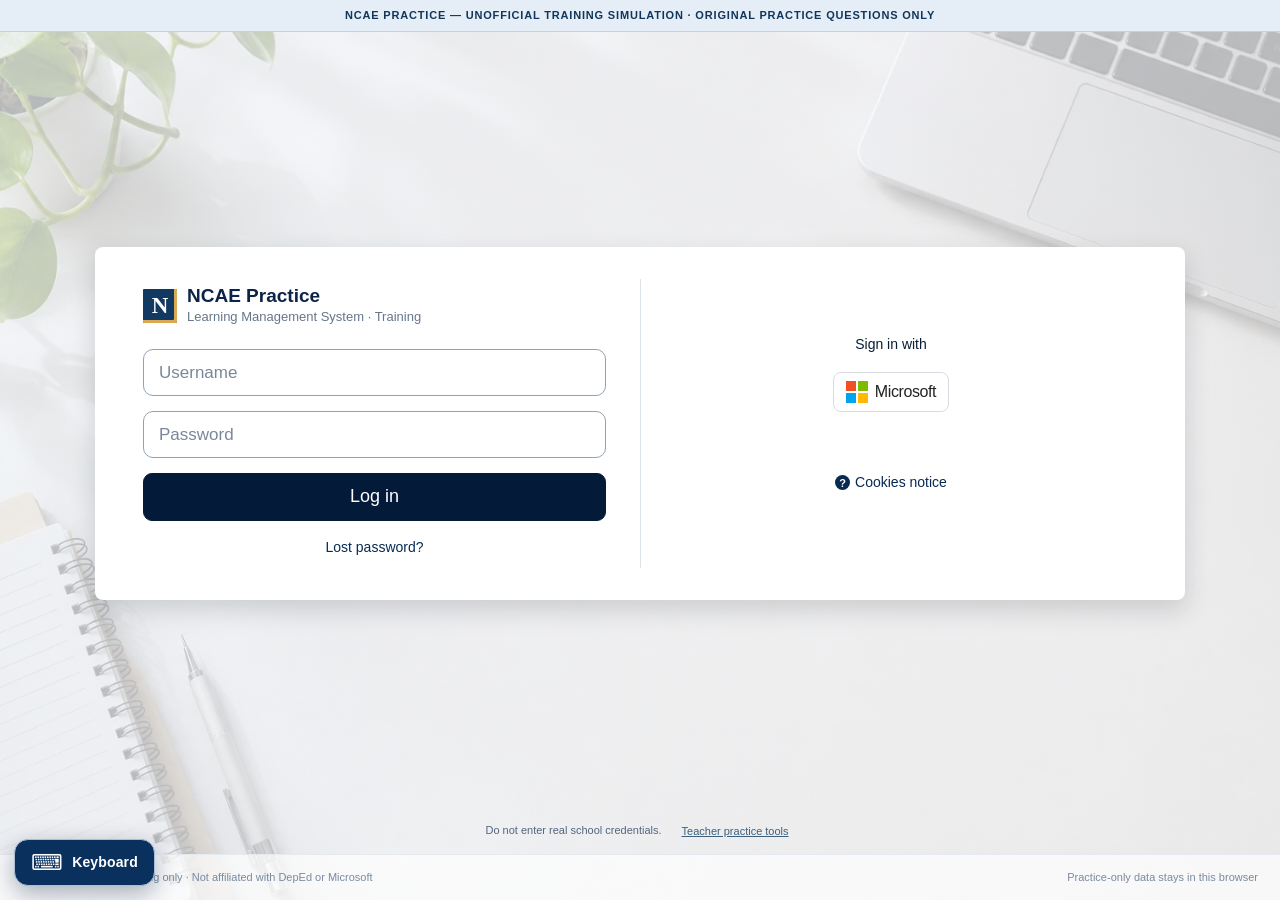
==== index.html @ c24959ec "Add files via upload" ====
<!doctype html>
<html lang="en">
<head>
  <meta charset="utf-8">
  <meta name="viewport" content="width=device-width,initial-scale=1">
  <meta name="theme-color" content="#092449">
  <meta name="description" content="Unofficial, offline-friendly Part V NCAE classroom training simulator with 20 original practice questions.">
  <title>NCAE Practice | Part V • Unofficial Simulation</title>
  <style>
:root{font-family:"Segoe UI",Arial,Helvetica,sans-serif;color:#172d48;background:#f5f7fa;font-size:14px;line-height:1.52;font-synthesis:none;--navy:#071e3d;--blue:#006bb7;--blue2:#176da8;--border:#d8e0e9;--muted:#61768d;--shadow:0 14px 30px rgba(13,32,56,.14)}*{box-sizing:border-box}body{margin:0;min-width:300px}button,input,select{font:inherit}button{cursor:pointer}button:disabled{opacity:.47;cursor:not-allowed}a{color:var(--blue)}h1,h2,h3,p{margin:0}h1{font-size:29px;line-height:1.2;color:#193655}h2{font-size:22px;line-height:1.33;color:#183c60}h3{font-size:16px;line-height:1.35}p{line-height:1.65}small,.small{font-size:12px}.muted{color:var(--muted)}.fine{font-size:11px;color:#65798c}.upper{text-transform:uppercase;letter-spacing:1.25px;font-size:11px;font-weight:750;color:#547698}.lead{font-size:15px;color:#4a6279}.mt8{margin-top:8px}.mt14{margin-top:14px}.mt20{margin-top:20px}.mt28{margin-top:28px}.mb12{margin-bottom:12px}.mb20{margin-bottom:20px}.strong{font-weight:700}.notice-strip{height:auto;min-height:32px;padding:7px 14px;text-align:center;display:flex;align-items:center;justify-content:center;background:#e5edf6;border-bottom:1px solid #c0d3e4;color:#10365d;letter-spacing:.075em;font-weight:800;font-size:11px}.screen-shell{min-height:100vh;display:flex;flex-direction:column}.surface-header{background:#fff;border-bottom:1px solid #dae3ed;box-shadow:0 1px 5px rgba(10,30,50,.025)}.surface-header-inner{width:min(1160px,calc(100% - 38px));margin:auto;min-height:69px;display:flex;justify-content:space-between;align-items:center;gap:16px}.brand{display:flex;align-items:center;gap:10px;color:#0b2447}.brand-logo{display:grid;place-items:center;width:34px;height:34px;color:#fff;background:#123961;font-family:Georgia,serif;font-weight:800;font-size:23px;border-radius:1px;box-shadow:inset -3px -3px 0 #d9aa53}.brand .brand-main{font-size:16px;font-weight:750;line-height:1.1}.brand .brand-sub{font-size:10px;color:#66768b}.header-links{display:flex;align-items:center;gap:8px;flex-wrap:wrap}.footer{margin-top:auto;background:rgba(255,255,255,.7);border-top:1px solid #e5eaf0;display:flex;align-items:center;justify-content:space-between;gap:14px;padding:14px 22px;font-size:11px;color:#7a8aa0;flex-wrap:wrap}.btn{min-height:39px;border:1px solid transparent;padding:9px 17px;background:#fff;color:#16406a;border-radius:3px;display:inline-flex;align-items:center;justify-content:center;text-decoration:none;gap:7px;font-weight:650;transition:background .12s,border-color .12s}.btn:hover:not(:disabled){filter:brightness(.965)}.btn:focus-visible,button:focus-visible,input:focus-visible,select:focus-visible{outline:3px solid #85baf1;outline-offset:2px}.btn-small{min-height:33px;padding:6px 11px;font-size:12px}.btn-navy{background:#031a39;color:#fff;border-color:#031a39}.btn-primary{background:#166ca7;border-color:#166ca7;color:#fff}.btn-outline{border-color:#c2d0de;background:#fff}.btn-quiet{background:#f2f5f9;border-color:#dce4ed;color:#315271}.btn-danger{background:#fff4f2;border-color:#e7b3b3;color:#9e2c30}.btn-link{border:0;background:transparent;color:#0067af;padding:0;min-height:0;text-decoration:none;font-weight:500}.btn-link:hover{text-decoration:underline}.btn-row{display:flex;align-items:center;gap:9px;flex-wrap:wrap}.center{text-align:center}.right{text-align:right}.pill{display:inline-flex;padding:4px 9px;border:1px solid #c6d7e5;background:#edf5fb;color:#2b5d84;font-size:11px;font-weight:750;border-radius:100px;white-space:nowrap}.pill.done{background:#e5f6ec;color:#1c6a45;border-color:#b5ddc8}.pill.lock{background:#f1f3f5;color:#7a8695;border-color:#dde2e7}.pill.current{background:#eff4fe;color:#185b96;border-color:#b5d1ee}.notice{padding:13px 16px;border:1px solid #e8d09d;border-left:4px solid #ca9229;background:#fffbf2;color:#73511d;line-height:1.6;font-size:13px;border-radius:2px}.notice.info{border-color:#bfd7ed;border-left-color:#247ab4;color:#284a68;background:#f4f9fd}.notice.good{border-color:#afd9c1;border-left-color:#218452;color:#276645;background:#f1fbf4}.notice+.notice{margin-top:12px}
/* Login reference: photo background and centered two-column card */
.login-background{background:linear-gradient(110deg,rgba(239,243,249,.75),rgba(249,250,252,.73)),url('[data-uri]') center center/cover no-repeat;min-height:calc(100vh - 32px);display:flex;flex-direction:column}.login-main{width:100%;flex:1;display:flex;align-items:center;justify-content:center;padding:42px 25px}.login-card{width:min(1090px,100%);background:#fff;border-radius:8px;box-shadow:0 10px 24px rgba(35,40,50,.17);padding:32px 44px;display:grid;grid-template-columns:1fr 1fr;min-height:349px}.login-left{padding:7px 34px 10px 4px;display:flex;flex-direction:column;justify-content:flex-start}.login-right{border-left:1px solid #dce2e9;display:flex;flex-direction:column;align-items:center;padding:55px 14px 18px;gap:17px;color:#081e35}.login-brand{display:flex;align-items:center;gap:10px;margin-bottom:23px}.login-brand .brand-main{font-size:19px;line-height:1.1}.login-brand .brand-sub{font-size:13px}.login-form{display:grid;gap:15px}.input-regular{display:block;width:100%;height:47px;padding:9px 15px;border:1px solid #91a2b5;background:#fff;border-radius:10px;font-size:17px;color:#102b45}.input-regular::placeholder{color:#7a879a}.login-submit{min-height:47px;font-size:18px;border-radius:9px;font-weight:450}.login-recover{margin:1px auto 0;color:#072b55;font-size:14px}.ms-logo{display:inline-flex;align-items:center;gap:7px;font-size:17px;color:#656565;font-family:Arial,Helvetica,sans-serif;letter-spacing:-.4px}.ms-tiles{width:23px;height:23px;display:grid;grid-template-columns:1fr 1fr;grid-template-rows:1fr 1fr;gap:2px;flex:0 0 auto}.ms-tiles i:nth-child(1){background:#f25022}.ms-tiles i:nth-child(2){background:#7fba00}.ms-tiles i:nth-child(3){background:#00a4ef}.ms-tiles i:nth-child(4){background:#ffb900}.ms-button{border:1px solid #d7dce3;border-radius:8px;padding:7px 12px;background:#fff;color:#141d29;display:flex;align-items:center;gap:6px;min-height:40px}.ms-button:hover{background:#f4f6f9}.login-right .ms-logo{font-size:16px;color:#242424}.login-right .ms-tiles{width:22px;height:22px}.cookie-link{margin-top:42px;display:flex;align-items:center;gap:5px;border:0;background:transparent;color:#072953;font-size:14px}.cookie-question{width:15px;height:15px;border-radius:100%;display:grid;place-items:center;background:#082950;color:#fff;font-weight:700;font-size:11px}.login-footer-tools{display:flex;justify-content:center;padding:7px 12px 14px;gap:14px;color:#54667e;font-size:11px}.login-footer-tools button{color:#3d607f;border:0;background:transparent;text-decoration:underline;font-size:11px}
/* Microsoft-style simulated steps with persistent practice identifier */
.auth-background{flex:1;background:radial-gradient(ellipse 100% 80% at 12% 92%,#fff3f0 0%,transparent 70%),radial-gradient(ellipse 95% 90% at 100% 18%,#eaf4fe 0%,transparent 70%),linear-gradient(140deg,#f9f8fc 10%,#f9f8ff 58%,#f0f3fb 100%);position:relative;isolation:isolate;min-height:calc(100vh - 75px);display:flex;justify-content:center;align-items:flex-start;padding:100px 22px 80px;overflow:hidden}.auth-background:before,.auth-background:after{content:"";position:absolute;z-index:-1;width:900px;height:550px;border:2px solid rgba(255,255,255,.67);border-radius:46%;transform:rotate(-29deg);pointer-events:none}.auth-background:before{left:-380px;bottom:-160px}.auth-background:after{right:-400px;top:-280px}.auth-stack{width:min(440px,100%)}.auth-card{background:#fff;box-shadow:0 3px 12px rgba(20,25,44,.24);padding:43px 44px 36px;min-height:338px;color:#1b1b1b}.auth-card .ms-logo{font-size:19px;margin-bottom:21px}.auth-card h1{font-size:24px;font-weight:650;color:#1d1d1d;margin-bottom:14px}.auth-note{font-size:11px;color:#56718d;margin-top:15px;line-height:1.5}.ms-input{display:block;border:0;border-bottom:1px solid #666;background:transparent;border-radius:0;outline:0;width:100%;min-height:38px;padding:6px 2px;color:#222;font-size:15px}.ms-input:focus{border-bottom:2px solid #0067b8;outline:0}.ms-input::placeholder{color:#737373}.ms-link{background:none;border:0;padding:0;color:#0067b8;font-size:13px;text-align:left}.ms-link:hover{text-decoration:underline}.ms-actions{display:flex;justify-content:flex-end;gap:5px;margin-top:24px}.ms-action{min-width:106px;min-height:34px;padding:4px 12px;border:0;background:#c9c9c9;color:#171717}.ms-action.main{background:#0067b8;color:#fff}.ms-bottom{min-height:48px;background:#fff;box-shadow:0 3px 11px rgba(20,25,44,.17);margin-top:20px;display:flex;align-items:center;gap:13px;padding:12px 43px;color:#292929;font-size:14px;border:0;width:100%;text-align:left}.ms-backline{display:flex;align-items:center;gap:10px;color:#17202a;max-width:100%;margin-bottom:13px;font-size:14px}.ms-backline span{overflow:hidden;white-space:nowrap;text-overflow:ellipsis}.ms-backline button{border:0;background:none;font-size:22px;padding:0;color:#555;line-height:1}.ms-loading-card{min-height:338px}.ms-loading-dots{height:60px;display:flex;align-items:center;justify-content:center;gap:34px;margin-top:19px}.ms-loading-dots i{height:6px;width:6px;display:block;background:#0067b8;border-radius:50%;animation:ms-bounce 1.0s infinite ease-in-out}.ms-loading-dots i:nth-child(2){animation-delay:.2s}.ms-loading-dots i:nth-child(3){animation-delay:.4s}@keyframes ms-bounce{0%,80%,100%{opacity:.23;transform:translateY(4px)}40%{opacity:1;transform:translateY(-6px)}}.auth-practice-label{text-align:center;letter-spacing:.035em;font-size:11px;font-weight:700;color:#1e5687;margin-bottom:14px}
/* Course and quiz screens */
.workspace{flex:1;width:min(1150px,calc(100% - 44px));margin:27px auto 55px}.crumbs{display:flex;align-items:center;gap:7px;color:#66809b;font-size:12px;margin-bottom:17px}.crumbs button{border:0;background:none;color:#286c9b;font:inherit;padding:0}.content-layout{display:grid;grid-template-columns:220px minmax(0,1fr);gap:22px;align-items:start}.side-panel,.card{background:#fff;border:1px solid #dce4ec;border-radius:3px;box-shadow:0 1px 3px rgba(19,50,82,.035)}.side-panel h3{padding:15px 16px;border-bottom:1px solid #e6edf3;font-size:14px}.side-panel .side-inner{padding:9px}.side-link{display:flex;justify-content:space-between;align-items:center;width:100%;text-align:left;border:0;background:transparent;padding:12px 10px;color:#34566f;font-size:13px;border-radius:3px;gap:8px}.side-link:hover{background:#f1f6fb}.side-link.active{color:#16629b;font-weight:750;background:#eaf3fc}.side-link small{color:#7a90a1}.side-progress{padding:16px}.bar{height:9px;background:#e6eef5;overflow:hidden;border-radius:8px;margin-top:11px}.bar>span{display:block;height:100%;background:#2d8ac0;transition:width .15s}.card-head{padding:21px 25px;border-bottom:1px solid #e5eaf0}.card-content{padding:24px 25px}.card-foot{padding:15px 25px;border-top:1px solid #e9eef3;background:#fbfcfd;display:flex;gap:10px;justify-content:flex-end;flex-wrap:wrap}.stack{display:grid;gap:17px}.section-grid{display:grid;gap:10px}.section-row{display:flex;gap:13px;padding:15px 17px;border:1px solid #e1e7ec;border-radius:3px;align-items:flex-start;background:#fff}.section-icon{width:33px;height:33px;flex:0 0 33px;display:grid;place-items:center;background:#e9f4ee;border:1px solid #cce7d7;color:#2b8753;border-radius:50%;font-size:18px}.section-icon.five{background:#e8f2fd;color:#1c6da1;border-color:#c3ddf1}.section-row-body{flex:1;min-width:0}.section-row p{font-size:12px;color:#718194;margin-top:4px}.section-meta{display:flex;align-items:center;gap:8px;flex-wrap:wrap}.subject-grid{display:grid;grid-template-columns:1fr 1fr;gap:11px}.subject{border:1px solid #dbe5ef;border-radius:3px;padding:17px;background:#fcfdff}.subject-num{color:#3c80b2;font-weight:800;letter-spacing:.1em;font-size:11px;margin-bottom:8px}.subject h3{font-size:14px;margin-bottom:6px}.subject p{font-size:12px;color:#62798e}.stat-grid{display:grid;grid-template-columns:repeat(3,1fr);gap:11px}.stat{border:1px solid #e1e8f0;background:#f8fafc;padding:14px}.stat strong{font-size:23px;display:block;color:#174f7f}.stat small{color:#718496}.text-divider{height:1px;background:#e5eaf0;margin:21px 0}.progress-note{font-size:12px;color:#5c768b;margin-top:7px}.intro-points{margin:15px 0;padding-left:22px}.intro-points li{margin:7px 0}
/* Exam */
.exam-layout{display:grid;grid-template-columns:minmax(0,1fr) 260px;gap:21px;align-items:start}.exam-header{display:flex;justify-content:space-between;gap:13px;align-items:flex-start;flex-wrap:wrap}.timer{min-width:142px;padding:9px 13px;display:flex;align-items:center;gap:9px;border:1px solid #cfe0ee;background:#edf6fd;color:#164d79;font-size:12px;border-radius:3px}.timer strong{font-size:19px;line-height:1.15;font-variant-numeric:tabular-nums}.timer.urgent{background:#fff1f1;color:#aa3030;border-color:#edbfc0}.question-card .card-head{background:#f7f9fb;padding:18px 23px}.question-card .card-content{padding:22px 23px}.question-card h3{font-size:18px;line-height:1.55;font-weight:500;margin:11px 0 20px}.choice{display:flex;gap:11px;align-items:flex-start;padding:13px 14px;border:1px solid #e0e7ed;border-radius:3px;margin-bottom:9px;cursor:pointer;background:#fff;color:#253d55}.choice:has(input:checked){background:#edf6fd;border-color:#86b6db}.choice:hover{border-color:#9ec4df}.choice input{accent-color:#166ca7;margin-top:4px;flex:0 0 16px}.choice-key{color:#51697e;font-weight:700}.passage{border:1px solid #dae5ef;background:#f8fafc;padding:16px 18px;border-radius:3px;margin:14px 0 17px;font-size:13px;color:#394f62;line-height:1.7}.passage strong{display:block;color:#214e71;margin-bottom:7px}.quiz-nav-head{font-size:14px;font-weight:750;margin-bottom:11px}.qgrid{display:grid;grid-template-columns:repeat(5,minmax(0,1fr));gap:7px;margin:15px 0}.qnumber{position:relative;height:38px;display:grid;place-items:center;border:1px solid #cbd8e3;background:#fff;color:#42576b;font-size:12px;font-weight:650;border-radius:3px}.qnumber:hover{background:#e6f4ff}.qnumber.answered{background:#e1f2e8;border-color:#9fd0b5;color:#19643d}.qnumber.current{border:2px solid #196fb0;background:#e1effb;color:#09558a}.qnumber.flagged:after{content:'⚑';color:#b17b23;position:absolute;right:0;top:-8px;font-size:13px}.legend{display:flex;flex-wrap:wrap;gap:9px;margin:10px 0;color:#637b8c;font-size:11px}.legend i{width:11px;height:11px;border:1px solid #bcc9d3;display:inline-block;margin-right:3px}.legend .green{background:#dff2e9;border-color:#9fd0b5}.legend .blue{background:#e1effb;border-color:#2976a7}.summary-list{display:grid;grid-template-columns:1fr 1fr;gap:8px;margin-top:16px}.summary-item{border:1px solid #dfe7ee;background:#fff;border-radius:3px;padding:12px 13px;display:flex;align-items:center;justify-content:space-between;gap:10px}.summary-item b{font-size:13px}.summary-item span{font-size:12px;color:#ad652d}.summary-item span.yes{color:#228553}.summary-item button{color:#286da1;border:0;background:none;text-decoration:underline;font-size:12px}.guide{background:#fffaf0;color:#725624;border:1px dashed #d4c18d;padding:13px 15px;border-radius:3px;font-size:12px;line-height:1.6}.guide strong{display:block;margin-bottom:4px}.finish-icon{display:grid;place-items:center;border-radius:50%;width:63px;height:63px;background:#e8f7ee;border:1px solid #b9dfc9;color:#218255;font-size:34px;margin-bottom:15px}
/* Teacher controls + dialogs */
.field{display:grid;gap:8px}.field label{color:#3b5672;font-weight:650;font-size:12px}.field select,.field input{border:1px solid #b8c7d6;border-radius:3px;min-height:41px;padding:9px 11px;color:#183d5c;background:#fff}.fields2{display:grid;grid-template-columns:1fr 1fr;gap:18px}.modal-backdrop{position:fixed;inset:0;z-index:50;display:grid;place-items:center;background:rgba(11,27,46,.52);padding:18px}.modal{width:min(470px,100%);max-height:90vh;overflow:auto;background:#fff;box-shadow:0 20px 60px rgba(0,0,0,.27);border-radius:4px}.modal h2{font-size:19px;padding:19px 23px;border-bottom:1px solid #e1e7ee}.modal-content{padding:22px 23px;font-size:13px;color:#3c5265;line-height:1.7}.modal-actions{padding:14px 23px;display:flex;gap:9px;justify-content:flex-end;flex-wrap:wrap;background:#f8fafb;border-top:1px solid #e6edf2}.toast{position:fixed;right:18px;bottom:18px;max-width:360px;background:#113e61;color:#fff;padding:13px 17px;z-index:60;border-radius:4px;box-shadow:var(--shadow);font-size:13px}.toast[hidden]{display:none}.mode-row{display:flex;align-items:center;gap:15px;flex-wrap:wrap}.mode-row label{display:flex;align-items:center;gap:5px}.mode-row input{accent-color:#246fa6}.teacher-key{padding:13px 15px;background:#f9fbfd;border:1px solid #dce7f0;font-size:12px;color:#375870}.teacher-key code{background:#edf4f9;padding:2px 5px;font-weight:750}
@media(max-width:940px){.login-card{padding:32px}.login-left{padding-right:24px}.login-right{padding-right:10px}.content-layout{grid-template-columns:200px minmax(0,1fr)}.exam-layout{grid-template-columns:minmax(0,1fr) 230px}}@media(max-width:700px){.surface-header-inner{width:calc(100% - 26px);flex-wrap:wrap;padding:10px 0}.login-main{padding:28px 14px}.login-card{grid-template-columns:1fr;padding:0;max-width:510px}.login-left{padding:30px 28px 24px}.login-right{border:0;border-top:1px solid #e1e7ed;padding:26px 20px;gap:14px}.cookie-link{margin-top:12px}.login-brand{margin-bottom:20px}.content-layout,.exam-layout{grid-template-columns:1fr}.workspace{width:calc(100% - 26px);margin:20px auto 40px}.content-layout>.side-panel{order:2}.stat-grid{grid-template-columns:1fr 1fr}.subject-grid{grid-template-columns:1fr}.summary-list{grid-template-columns:1fr}.auth-background{padding:72px 17px 50px}.footer{padding:14px}.fields2{grid-template-columns:1fr}.card-content{padding:21px}.card-head{padding:19px 20px}.card-foot{padding:15px 20px}.qgrid{grid-template-columns:repeat(8,minmax(0,1fr))}.header-links .btn-small{font-size:11px}}@media(max-width:380px){.qgrid{grid-template-columns:repeat(6,minmax(0,1fr))}.login-brand .brand-main{font-size:17px}.login-brand .brand-sub{font-size:11px}.auth-card{padding:33px 24px}.ms-actions .ms-action{min-width:90px}.ms-bottom{padding:10px 25px}.stat-grid{grid-template-columns:1fr}.header-links{width:100%}.brand .brand-main{font-size:14px}}@media(prefers-reduced-motion:reduce){*,*::before,*::after{animation:none!important;transition:none!important}}@media print{.notice-strip,.surface-header,.footer,.side-panel,.btn,.modal-backdrop{display:none!important}.workspace{width:100%;margin:0}.content-layout,.exam-layout{display:block}}

/* Fix: explicit visible validation on simulated sign-in steps */
.auth-inline-error:not([hidden]){display:block;margin:8px 0 2px;color:#a4262c;font-size:12px;line-height:1.45}.ms-input[aria-invalid="true"]{border-bottom:2px solid #a4262c}.ms-actions .ms-action.main{cursor:pointer;touch-action:manipulation}.ms-actions .ms-action.main:focus-visible{outline:3px solid #85baf1;outline-offset:2px}

/* Category browser — closely follows the publicly visible three-column LMS catalog structure.
   Region banners are original simulator graphics, NOT DepEd seals or official course thumbnails. */
.catalog-workspace{flex:1;width:min(1600px,calc(100% - 70px));margin:28px auto 55px}.catalog-crumb{font-size:12px;color:#647a8e;margin:0 0 14px}.catalog-crumb button{border:0;background:transparent;padding:0;color:#19649d}.catalog-panel{background:#fff;border-radius:10px;padding:44px 48px 65px;min-height:580px}.catalog-heading{font-size:24px;font-weight:650;line-height:1.3;margin:0 0 22px;color:#192b45}.catalog-category{width:100%;height:55px;border:1px solid #9faab8;border-radius:10px;color:#364d63;padding:0 18px;background:#fff;font-size:18px}.catalog-search-wrap{margin-top:34px;display:flex;width:337px;max-width:100%;height:55px}.catalog-search-wrap input{min-width:0;flex:1;border:1px solid #9eacbc;border-right:0;border-radius:10px 0 0 10px;padding:0 18px;font-size:17px;background:#fff;color:#223d58}.catalog-search-wrap button{width:55px;border:0;background:#041c3d;color:#fff;border-radius:0 9px 9px 0;display:grid;place-items:center}.catalog-availability{font-size:12px;color:#6a7b8b;margin:17px 0 0}.region-grid{display:grid;grid-template-columns:repeat(3,minmax(0,1fr));gap:55px 48px;margin-top:48px}.regional-card{background:#fff;border:1px solid #e2e7eb;border-radius:12px;overflow:hidden;min-width:0;box-shadow:0 2px 7px rgba(20,33,49,.025);transition:box-shadow .14s,border-color .14s}.regional-card[hidden]{display:none}.regional-card-link,.regional-card-disabled{width:100%;height:100%;border:0;background:#fff;color:#071c38;text-align:left;display:block;padding:0;font:inherit}.regional-card-link:hover{box-shadow:0 9px 30px rgba(0,53,116,.14)}.region-open:hover{border-color:#3488cb;box-shadow:0 8px 20px rgba(15,72,125,.14)}.regional-card-disabled{cursor:default}.region-closed .region-thumbnail{filter:saturate(.82)}.region-thumbnail{height:auto;aspect-ratio:1.88;position:relative;overflow:hidden;background:#d8e3eb}.region-overlay{position:absolute;top:12px;left:12px;right:12px;background:#031b39;color:#fff;border-radius:13px;z-index:3;font-size:15px;line-height:1.65;padding:9px 10px;min-height:57px}.region-cover{position:relative;overflow:hidden;height:100%;min-height:192px;background:linear-gradient(115deg,var(--region-light),var(--region-dark));color:#fff}.region-cover:before{content:'';position:absolute;left:-8%;top:-26%;height:162%;aspect-ratio:1;background:repeating-radial-gradient(circle at center,rgba(255,255,255,.19) 0 2px,transparent 2px 42px);border:8px solid rgba(245,234,98,.27);border-radius:50%;transform:rotate(-14deg)}.region-cover:after{content:'';position:absolute;inset:0;background:radial-gradient(circle at 83% 7%,rgba(255,255,255,.45) 0 2px,transparent 3px),radial-gradient(circle at 68% 79%,rgba(255,255,255,.29) 0 7px,transparent 8px),linear-gradient(145deg,transparent 60%,rgba(3,20,35,.16));background-size:75px 69px,auto,auto;opacity:.75}.region-seal{position:absolute;top:58px;left:4%;height:135px;width:135px;border:9px solid rgba(255,255,255,.38);border-radius:100%;display:flex;align-items:center;justify-content:center;flex-direction:column;color:rgba(255,255,255,.76);line-height:1.1;transform:rotate(-17deg);text-shadow:0 1px 3px rgba(0,0,0,.2)}.region-seal strong{font-size:34px}.region-seal span{font-size:12px;font-weight:800;letter-spacing:.08em}.region-title-art{position:absolute;top:35%;left:42%;right:0;min-height:43%;display:flex;align-items:center;padding:9px 15px;color:#fff;font-size:clamp(15px,1.5vw,24px);font-weight:900;line-height:1.02;text-shadow:1px 1px rgba(0,0,0,.36);background:linear-gradient(95deg,rgba(22,21,30,.75),rgba(14,20,26,.82));border-left:4px solid #e5c65b;z-index:1}.region-cover-bottom{position:absolute;right:12px;bottom:7px;font-size:9px;font-weight:800;letter-spacing:.05em;color:#fff;opacity:.88;z-index:2}.region-card-caption{padding:19px 19px 22px;font-size:20px;line-height:1.46;color:#061c3b;min-height:106px}.region-allowed{display:block;font-size:12px;color:#2167a0;margin-top:8px;font-weight:700}.catalog-empty{font-size:14px;color:#60748a;padding:26px 0}.enroll-layout{display:grid;grid-template-columns:1.05fr 1fr;gap:24px;align-items:start}.enroll-course,.enroll-card{background:#fff;border:1px solid #dce4ec;border-radius:6px;overflow:hidden}.enroll-course>.region-cover{height:225px}.enroll-course .region-title-art{font-size:26px}.enroll-card{padding:35px}.enroll-label{display:block;margin-top:28px;margin-bottom:8px;font-weight:700;color:#284760}.enroll-card input{width:100%;min-height:47px;border:1px solid #aab9c7;padding:11px 13px;border-radius:4px;font-size:16px}.enroll-actions{display:flex;flex-wrap:wrap;justify-content:flex-end;gap:10px;margin-top:23px}.enroll-error{color:#b12f35;font-size:13px;margin-top:9px}.enroll-error[hidden]{display:none}.sr-only{position:absolute!important;width:1px;height:1px;padding:0;margin:-1px;overflow:hidden;clip:rect(0,0,0,0);white-space:nowrap;border:0}
@media(max-width:1000px){.region-grid{gap:30px 20px}.region-card-caption{font-size:17px}.region-title-art{font-size:17px}.region-overlay{font-size:12px}.region-seal{width:110px;height:110px}}
@media(max-width:760px){.catalog-workspace{width:calc(100% - 24px);margin:18px auto}.catalog-panel{padding:25px 17px 35px}.catalog-heading{font-size:20px}.catalog-category{font-size:13px;height:46px}.catalog-search-wrap{margin-top:22px;height:47px}.catalog-search-wrap input{font-size:14px}.region-grid{grid-template-columns:repeat(2,minmax(0,1fr));gap:16px;margin-top:28px}.region-thumbnail{aspect-ratio:1.55}.region-overlay{top:5px;left:5px;right:5px;padding:5px;font-size:10px;min-height:34px;border-radius:7px}.region-card-caption{padding:11px 10px;font-size:13px;min-height:105px}.region-title-art{font-size:13px;padding:5px;left:35%}.region-seal{width:75px;height:75px;top:49px}.region-seal strong{font-size:20px}.region-seal span{font-size:8px}.region-cover{min-height:130px}.enroll-layout{grid-template-columns:1fr}.enroll-card{padding:23px}}
@media(max-width:420px){.region-grid{grid-template-columns:1fr}.region-thumbnail{aspect-ratio:1.87}.region-card-caption{font-size:16px;min-height:0}.region-overlay{font-size:12px;padding:8px}.region-title-art{font-size:20px}.region-seal{width:110px;height:110px}.catalog-panel{padding:24px 17px}}

/* Prevent long regional titles from expanding beyond their thumbnail. */
.region-title-art.long-title{font-size:clamp(12px,1.12vw,15px);line-height:1.06;top:32%;height:59%;min-height:0;overflow:hidden;overflow-wrap:anywhere}
@media(max-width:760px){.region-title-art.long-title{font-size:10px;line-height:1.05}}
@media(max-width:420px){.region-title-art.long-title{font-size:14px;line-height:1.07}}


/* Classroom keyboard trainer — mounted outside the SPA so it persists on every screen. */
#kb-launcher {position:fixed;z-index:1000;left:14px;bottom:14px;display:flex;align-items:center;gap:9px;
  border:1px solid #aabed7;border-radius:14px;background:#0a315d;color:#fff;padding:11px 16px;
  font-weight:750;letter-spacing:.01em;box-shadow:0 8px 24px #00193655;min-height:47px;touch-action:manipulation}
#kb-launcher:hover{background:#164b7d}
#kb-launcher:focus-visible{outline:3px solid #ffca5a;outline-offset:3px}
#kb-launcher .kb-launcher-icon {font-size:22px;line-height:1}
#kb-launcher[aria-expanded="true"] {background:#174e83;border-color:#f0be57}
#kb-popover {position:fixed;z-index:1001;left:14px;bottom:74px;width:min(965px,calc(100vw - 28px));
  height:405px;min-width:275px;min-height:210px;max-width:calc(100vw - 14px);max-height:calc(100dvh - 18px);
  display:flex;flex-direction:column;overflow:hidden;resize:both;
  background:#e9f0f8;border:1px solid #7894b6;border-radius:14px;
  box-shadow:0 18px 45px #071d3d66;color:#182c44}
#kb-popover[hidden]{display:none}
#kb-popover *{box-sizing:border-box}
.kb-titlebar {display:flex;flex:0 0 auto;align-items:center;justify-content:space-between;gap:10px;
  background:linear-gradient(90deg,#092c57,#16558d);color:#fff;padding:9px 11px;
  touch-action:none;cursor:grab;user-select:none}
.kb-titlebar.dragging{cursor:grabbing}
.kb-title {display:flex;align-items:center;gap:9px;min-width:0;font-size:13px;font-weight:800;line-height:1.2}
.kb-title small{font-size:10px;font-weight:500;opacity:.86;display:block}
.kb-titlebar .kb-close {flex-shrink:0;width:32px;height:31px;background:#ffffff20;border:1px solid #ffffff60;color:white;
  border-radius:6px;font-size:22px;line-height:1;display:grid;place-items:center;padding:0}
.kb-titlebar .kb-close:hover{background:#ffffff44}
.kb-hint{padding:6px 11px;background:#fff8df;color:#56420b;font-size:11.5px;border-bottom:1px solid #d2dce9;line-height:1.4}
.kb-hint strong{font-weight:800}
.kb-viewport{overflow:auto;min-height:0;flex:1;padding:10px 11px 14px;overscroll-behavior:contain}
.kb-board{min-width:880px;display:flex;flex-direction:row;align-items:flex-start;gap:10px;user-select:none}
.kb-primary{flex:1;min-width:670px;display:flex;flex-direction:column;gap:5px}
.kb-numpad{width:190px;flex:0 0 190px;display:grid;grid-template-columns:repeat(4,minmax(0,1fr));grid-template-rows:repeat(5,36px);gap:5px;border-left:1px solid #b7c8dc;padding-left:9px}
.kb-numpad .kb-key{font-size:11px;min-height:36px}
.kb-numpad .kb-key[data-code="NumpadAdd"],.kb-numpad .kb-key[data-code="NumpadEnter"]{grid-row:span 2}
.kb-numpad .kb-key[data-code="Numpad0"]{grid-column:span 2}
.kb-row{display:flex;gap:5px;min-height:36px}
.kb-key {position:relative;display:flex;align-items:center;justify-content:center;flex:1 1 0;
  min-width:0;min-height:36px;background:#fff;border:1px solid #a6b8ce;border-bottom:3px solid #8e9fb4;
  border-radius:6px;color:#203a58;font:700 13px/1.1 'Segoe UI',sans-serif;padding:3px 2px;
  box-shadow:0 2px 1px #a9bdd266;touch-action:manipulation;white-space:nowrap}
.kb-key:hover{background:#e6f1ff;border-color:#609bca}
.kb-key:focus-visible{outline:2px solid #ffd45f;outline-offset:-1px}
.kb-key.kb-special{background:#d5e3f3;color:#1f4573;font-size:11px}
.kb-key.kb-space{background:#f8fbff}
.kb-key .kb-legends{display:flex;flex-direction:column;gap:0;align-items:center;font-size:11px;line-height:1.07}
.kb-key .kb-legends .kb-top{font-size:10px;color:#667b96}
.kb-key.kb-active,.kb-key.kb-active:hover,.kb-key.kb-toggled {background:#fcd76b;border-color:#c08014;
  color:#513400;box-shadow:0 0 0 2px #ffd75b88,0 1px 0 #c08319;transform:translateY(1px)}
.kb-key.kb-active .kb-top,.kb-key.kb-toggled .kb-top{color:#62400c}
.kb-resize-note{font-size:10px;color:#61738d;margin:7px 0 0;text-align:right}
.kb-bottom-actions {display:flex;align-items:center;justify-content:space-between;gap:8px;padding:6px 11px;
  background:#dce8f5;border-top:1px solid #c0d3e6;font-size:11px;line-height:1.35;color:#3a5575;flex:0 0 auto}
.kb-bottom-actions span{min-width:0;overflow:hidden;text-overflow:ellipsis;white-space:nowrap}
.kb-bottom-actions button{border:1px solid #9db3c9;background:#f5f9ff;border-radius:6px;padding:4px 9px;
  font-size:11px;font-weight:700;color:#153d6c;white-space:nowrap}
@media(max-width:600px){#kb-launcher{bottom:10px;left:10px;padding:10px 12px;font-size:12px}
  #kb-popover{left:9px;bottom:65px;width:calc(100vw - 18px);height:min(328px,calc(100dvh - 100px));border-radius:11px}
  .kb-viewport{padding:7px}.kb-board{min-width:880px}.kb-hint{font-size:10.5px;padding:5px 8px}
  .kb-titlebar{padding:8px 9px}}
@media(prefers-reduced-motion:reduce){.kb-key{transition:none}}


/* Classroom triple sign-in practice (independent of Safe Exam Browser). */
.triple-hint{color:#365676;font-size:12px;line-height:1.45;text-align:center;max-width:220px;margin:1px auto 3px}
.triple-progress{margin:0 0 19px;padding:12px 12px 10px;background:#f2f7fd;border:1px solid #dae7f7;border-radius:9px}
.triple-steps{display:flex;align-items:center;justify-content:space-between;gap:6px}
.triple-step{display:flex;flex-direction:column;align-items:center;gap:5px;min-width:56px;color:#59718c;font-weight:600;font-size:10px;text-align:center}
.triple-step .step-number{display:grid;place-items:center;width:29px;height:29px;border-radius:50%;border:2px solid #c7d6e9;background:white;color:#536b87;font-size:12px}
.triple-step.current .step-number{background:#0067b8;color:white;border-color:#0067b8}
.triple-step.complete .step-number{background:#146c43;color:#fff;border-color:#146c43}
.triple-step.current{color:#005d9d}
.triple-step.complete{color:#146c43}
.triple-track{height:3px;flex:1;background:#ccdbeb;align-self:flex-start;margin-top:14px;min-width:8px}
.triple-track.complete{background:#146c43}
.triple-guide{font-size:12px;line-height:1.5;color:#425571;margin:10px 0 16px}
.triple-backlink{display:inline-flex;gap:5px;align-items:center;font-size:12px;border:none;background:none;color:#005c9a;text-decoration:underline;padding:4px 0;margin:4px 0 2px;cursor:pointer}

.triple-caption{font-size:11px;color:#5d6e82;line-height:1.4;margin-top:7px}
.triple-help{padding:12px 14px;background:#eaf4fd;border-radius:10px;color:#294868;font-size:12px;line-height:1.45;margin:6px 0 0}
@media(max-width:420px){.triple-progress{padding:10px 8px}.triple-step{min-width:49px;font-size:9px}.triple-guide{font-size:11px}}

/* Microsoft-style classroom sign-in, restrained and familiar: tracker inside card at top. */
.auth-background{align-items:flex-start;padding-top:72px}
.auth-stack{width:min(440px,100%)}
.auth-card{padding:30px 44px 38px;min-height:320px}
.auth-card .ms-logo{font-size:19px;margin-bottom:20px}
.auth-card h1{font-weight:600;font-size:24px;margin-bottom:15px}
.triple-card-top{margin:-8px 0 24px;padding:0 0 16px;border-bottom:1px solid #e6e6e6}
.triple-card-top .triple-progress{padding:0;border:0;border-radius:0;background:none;margin:0 0 8px}
.triple-card-top .triple-step{font-size:11px;color:#626262;font-weight:500}
.triple-card-top .triple-step .step-number{width:27px;height:27px;border:1px solid #bdbdbd;color:#565656;font-size:12px}
.triple-card-top .triple-step.current .step-number{color:white;border:1px solid #0067b8;background:#0067b8}
.triple-card-top .triple-step.complete .step-number{color:white;border:1px solid #107c10;background:#107c10}
.triple-card-top .triple-step.current{color:#0067b8}
.triple-card-top .triple-step.complete{color:#107c10}
.triple-card-top .triple-track{background:#dfdfdf;height:2px}
.triple-card-top .triple-track.complete{background:#107c10}
.triple-card-top .triple-guide{font-size:12px;line-height:1.45;color:#575757;margin:9px 0 0;text-align:center}
.auth-note{margin:12px auto 0;max-width:420px;font-size:10.5px;line-height:1.4;color:#5d6470}
.ms-actions{margin-top:32px;gap:5px}
.ms-action{border-radius:0;cursor:pointer}
.ms-action:hover{filter:brightness(.96)}
.ms-input{margin-top:2px}
.ms-backline{margin-bottom:12px}
@media(max-width:500px){.auth-background{padding:24px 0 50px}.auth-card{padding:28px 25px 32px}.triple-card-top{margin-top:-9px}.triple-card-top .triple-step{font-size:10px}.auth-note{padding:0 24px}}

/* Mobile typing practice: use the site's keyboard, not the phone keyboard. */
@media (pointer:coarse) and (max-width:1199px) {
  #kb-launcher {left:9px;bottom:9px;min-height:42px;padding:9px 12px;}
  #kb-popover {left:0!important;right:0!important;top:auto!important;bottom:0!important;
    width:100vw!important;max-width:100vw!important;min-width:0!important;
    height:min(366px,60dvh)!important;min-height:230px;max-height:calc(100dvh - 8px);
    border-radius:13px 13px 0 0;resize:none;box-shadow:0 -8px 30px #061b3e6b;}
  .kb-titlebar {cursor:default;touch-action:manipulation;padding:7px 10px;}
  .kb-title small {display:none;}
  .kb-hint {font-size:10px;line-height:1.3;padding:4px 8px;}
  .kb-viewport {padding:5px 5px 2px;overflow-x:auto;overscroll-behavior:contain;}
  .kb-board {width:100%;min-width:0;gap:0;}
  .kb-primary {min-width:0;width:100%;flex:1;gap:5px;}
  .kb-numpad {display:none;}
  .kb-row {gap:2px;min-height:39px;}
  .kb-row:first-child {display:none;}
  .kb-key {min-height:39px;font-size:clamp(9px,2.6vw,13px);padding:2px 0;
    border-radius:4px;border-bottom-width:2px;}
  .kb-key.kb-special {font-size:clamp(7px,2.05vw,10px);letter-spacing:-.04em;}
  .kb-key .kb-legends{font-size:10px;line-height:1.05;}
  .kb-key .kb-legends .kb-top{font-size:9px;}
  .kb-resize-note{display:none;}
  .kb-bottom-actions {padding:4px 8px;font-size:10px;}
  .kb-bottom-actions button{display:none;}
  body.kb-mobile-open {padding-bottom:min(368px,60dvh);}
  body.kb-mobile-open #kb-launcher {display:none;}
}
@media (pointer:coarse) and (max-width:355px) {
  .kb-board {min-width:362px;}
}

</style>
</head>
<body>
  <div id="app"></div>
  <div id="modal-root"></div>

  <!-- Persist across *all* views; the app renderer replaces only #app. -->
  <button id="kb-launcher" type="button" aria-label="Open keyboard trainer" aria-controls="kb-popover" aria-expanded="false">
    <span class="kb-launcher-icon" aria-hidden="true">⌨</span><span>Keyboard</span>
  </button>
  <aside id="kb-popover" role="dialog" aria-label="Movable keyboard trainer" aria-modal="false" hidden>
    <div class="kb-titlebar" id="kb-titlebar" aria-label="Drag this bar to move the keyboard">
      <div class="kb-title"><span aria-hidden="true">⌨</span><span>Keyboard Practice<small>Drag the blue bar to move • Resize from lower-right corner</small></span></div>
      <button type="button" class="kb-close" id="kb-close" title="Close keyboard" aria-label="Close keyboard trainer">×</button>
    </div>
    <p class="kb-hint" id="kb-hint" role="status">Press a key on your <strong>physical keyboard</strong> to highlight it. You can also click these keys to type in a selected field.</p>
    <div class="kb-viewport"><div class="kb-board" id="kb-board"></div><div class="kb-resize-note">↘ Drag the bottom-right corner to resize</div></div>
    <div class="kb-bottom-actions"><span id="kb-status" aria-live="polite">Select the username or password box, then practice.</span><button type="button" id="kb-reset">Reset position</button></div>
  </aside>
  <div id="toast" class="toast" role="status" aria-live="polite" hidden></div>
  <script>
/* Original classroom-created practice items. Not official NCAE questions. */
window.NCAE_PARTV_PASSAGES = {
  coastal: {
    title: 'Community Mangrove Project',
    text: 'A coastal barangay experienced frequent flooding during strong storms. A group of students proposed planting mangroves along a suitable part of the shoreline. Before starting, they interviewed local fishers, consulted the municipal environment office, and checked whether the site could support mangrove seedlings. Volunteers then planted native seedlings and recorded how many survived every month. After six months, the group found that most seedlings in sheltered areas survived, while seedlings exposed to strong waves had lower survival rates. The students recommended protecting the young plants and continuing the monitoring program before drawing conclusions about long-term flood reduction.'
  },
  library: {
    title: 'A Better Library Schedule',
    text: 'The school library used to close immediately after the last class. Several learners wanted a quiet place to read or finish assignments, especially those waiting for transportation. The librarian conducted a short survey and found that many students preferred an extra thirty minutes of library access. A four-week trial was introduced on Tuesdays and Thursdays. Visitors signed a logbook, and teachers volunteered to help supervise. At the end of the trial, the librarian compared attendance records and collected feedback. Although attendance increased, the school decided to review staffing and safety arrangements before making the extended schedule permanent.'
  }
};
window.NCAE_PARTV_QUESTIONS = [
  {category:'Scientific Ability',stem:'A student wants to test how sunlight affects plant growth. Which variable should the student change?',options:['Type of soil','Amount of sunlight','Kind of plant','Amount of water'],answer:1},
  {category:'Scientific Ability',stem:'Which process changes liquid water into water vapor?',options:['Condensation','Freezing','Evaporation','Melting'],answer:2},
  {category:'Scientific Ability',stem:'A metal spoon becomes warm after being left in hot soup. What is the main method of heat transfer through the spoon?',options:['Radiation','Evaporation','Conduction','Reflection'],answer:2},
  {category:'Scientific Ability',stem:'Which organ pumps blood throughout the human body?',options:['Lungs','Liver','Stomach','Heart'],answer:3},
  {category:'Scientific Ability',stem:'An object travels 120 meters in 20 seconds at a constant speed. What is its speed?',options:['4 m/s','6 m/s','8 m/s','12 m/s'],answer:1},
  {category:'Mathematical Ability',stem:'What is 25% of 240?',options:['40','50','60','80'],answer:2},
  {category:'Mathematical Ability',stem:'Solve for x: 3x + 7 = 28.',options:['5','6','7','8'],answer:2},
  {category:'Mathematical Ability',stem:'A notebook costs ₱35. How much do 4 notebooks cost?',options:['₱120','₱130','₱140','₱150'],answer:2},
  {category:'Mathematical Ability',stem:'A right triangle has legs of 6 cm and 8 cm. What is the hypotenuse?',options:['9 cm','10 cm','12 cm','14 cm'],answer:1},
  {category:'Mathematical Ability',stem:'Which is the slope of the line passing through (1, 2) and (3, 8)?',options:['2','3','4','6'],answer:1},
  {category:'Reading Comprehension',passage:'coastal',stem:'What problem led the community to consider planting mangroves?',options:['Low fish prices','Frequent flooding during storms','A lack of school buildings','A shortage of drinking water'],answer:1},
  {category:'Reading Comprehension',passage:'coastal',stem:'Why did the students consult the environment office before planting?',options:['To choose a suitable site and approach','To request new textbooks','To sell the seedlings','To stop all fishing'],answer:0},
  {category:'Reading Comprehension',passage:'coastal',stem:'Where did more seedlings survive?',options:['Areas exposed to strong waves','Sheltered areas','Concrete roads','Dry hillsides'],answer:1},
  {category:'Reading Comprehension',passage:'coastal',stem:'Which conclusion is best supported by the passage?',options:['Mangroves had already eliminated flooding.','Wave exposure may affect seedling survival.','All seedlings died in six months.','Mangroves cannot grow near a shoreline.'],answer:1},
  {category:'Reading Comprehension',passage:'coastal',stem:'Why did the students recommend continued monitoring?',options:['To avoid writing any report','To support stronger conclusions over time','To remove the surviving seedlings','To replace interviews with guessing'],answer:1},
  {category:'Verbal Ability',stem:'Choose the word closest in meaning to “accurate.”',options:['Correct','Careless','Distant','Difficult'],answer:0},
  {category:'Verbal Ability',stem:'Choose the word opposite in meaning to “scarce.”',options:['Rare','Limited','Abundant','Small'],answer:2},
  {category:'Verbal Ability',stem:'Complete the analogy: Doctor is to hospital as teacher is to ___.',options:['Market','School','Airport','Farm'],answer:1},
  {category:'Verbal Ability',stem:'Choose the grammatically correct sentence.',options:['She don’t like reading.','They was at the library.','He have finished the task.','We were ready for the activity.'],answer:3},
  {category:'Verbal Ability',stem:'Select the best word to complete the sentence: “The instructions were clear, ___ everyone understood the task.”',options:['because','so','although','unless'],answer:1}
];

</script>
  <script>
(()=>{
'use strict';
const Q=window.NCAE_PARTV_QUESTIONS||[];
const PASSAGES=window.NCAE_PARTV_PASSAGES||{};
const CATEGORIES=['Scientific Ability','Mathematical Ability','Reading Comprehension','Verbal Ability'];
const STORAGE='ncae-part-v-20-practice-v2';
const TRAINING_CODE='BEWNHS@63'; // Client-side classroom practice password only; not secure authentication.
const ENROLMENT_KEY='BICOL-PRACTICE'; // Fictional REGION V classroom key only. NEVER an official enrollment key.
const CATEGORY_TITLE='Computer-Based Assessments / Computer-Based National Career Assessment Examination (CB-NCAE) SY 2026-2027';
const REGIONS=[
 ['NCR','NATIONAL CAPITAL REGION (NCR)','NCR','#65a0da','#253a7a'],
 ['CAR','CORDILLERA ADMINISTRATIVE REGION (CAR)','CAR','#eec65b','#693236'],
 ['R1','REGION I - ILOCOS','R1','#0aa2c3','#204a36'],
 ['R2','REGION II - CAGAYAN VALLEY','R2','#1c4bc2','#253884'],
 ['R3','REGION III - CENTRAL LUZON','R3','#7652e7','#6a264a'],
 ['R4A','REGION IV-A - CALABARZON','R4A','#eb4d61','#d02d28'],
 ['MIMAROPA','MIMAROPA REGION','MIMAROPA','#32859d','#245a49'],
 ['R5','REGION V - BICOL','R5','#9ca2ad','#292a2e'],
 ['R6','REGION VI - WESTERN VISAYAS','R6','#65b8ec','#7836a1'],
 ['NIR','NEGROS ISLAND REGION (NIR)','NIR','#44b07d','#244b32'],
 ['R7','REGION VII - CENTRAL VISAYAS','R7','#22619d','#162f53'],
 ['R8','REGION VIII - EASTERN VISAYAS','R8','#b5da17','#3b7852'],
 ['R9','REGION IX - ZAMBOANGA PENINSULA','R9','#ed7c52','#df5228'],
 ['R10','REGION X - NORTHERN MINDANAO','R10','#98653c','#442c34'],
 ['R11','REGION XI - DAVAO','R11','#6c7983','#45484e'],
 ['R12','REGION XII - SOCCSKSARGEN','R12','#8f6ba4','#34294f'],
 ['CARAGA','CARAGA REGION','CARAGA','#bfa340','#493d33'],
 ['BARMM','BANGSAMORO AUTONOMOUS REGION IN MUSLIM MINDANAO (BARMM)','BARMM','#42763e','#283e22']
];
let catalogSearch='';
const LOADING_MS=3000;
const $=id=>document.getElementById(id);
const app=$('app');const modalRoot=$('modal-root');const toastNode=$('toast');
const fresh=()=>({version:1,enrolled:false,mode:'guided',minutes:60,startedAt:null,deadline:null,submittedAt:null,timeExpired:false,answers:{},flags:[]});
function load(){try{const data=JSON.parse(localStorage.getItem(STORAGE)||'null');return data?.version===1?{...fresh(),...data,answers:data.answers||{},flags:Array.isArray(data.flags)?data.flags:[]}:fresh();}catch{return fresh();}}
let p=load(),screen='login',identifier='',displayName='Practice Learner',msIdentifier='',questionIndex=0,previousScreen='login',modal=null,loadTimer=null,loadingDeadline=0,loadingTarget=null,toastTimer=null;
// A triple login challenge uses ephemeral data only: no password or typed username goes into localStorage.
let msRound=1,msReference='',msCompleted=[];
const escapeHTML=value=>String(value??'').replace(/[&<>"']/g,c=>({'&':'&amp;','<':'&lt;','>':'&gt;','"':'&quot;',"'":'&#39;'}[c]));
function save(){try{localStorage.setItem(STORAGE,JSON.stringify(p));}catch{notify('Browser storage unavailable; answers may not survive a refresh.');}}
function notify(text){toastNode.textContent=text;toastNode.hidden=false;clearTimeout(toastTimer);toastTimer=setTimeout(()=>toastNode.hidden=true,3200);}
function signedIn(){return !!identifier;}
function answered(){return Q.filter((_,i)=>Object.hasOwn(p.answers,i)).length;}
function finished(){return Boolean(p.submittedAt);}
function attemptLive(){return Boolean(p.startedAt&&!finished());}
function remaining(){return p.deadline?Math.max(0,p.deadline-Date.now()):p.minutes*60000;}
function clockText(ms){let sec=Math.ceil(Math.max(0,ms)/1000);return `${String(Math.floor(sec/3600)).padStart(2,'0')}:${String(Math.floor(sec%3600/60)).padStart(2,'0')}:${String(sec%60).padStart(2,'0')}`;}
function checkExpiry(){if(attemptLive()&&Date.now()>=p.deadline){p.submittedAt=p.deadline;p.timeExpired=true;save();if(['quiz','review','intro'].includes(screen)){screen='done';modal=null;modalRoot.innerHTML='';notify('Time is up. Your practice attempt was submitted.');return true;}}return false;}
function banner(){return `<div class="notice-strip">NCAE PRACTICE — UNOFFICIAL TRAINING SIMULATION · ORIGINAL PRACTICE QUESTIONS ONLY</div>`;}
function brand(){return `<div class="brand"><span class="brand-logo" aria-hidden="true">N</span><div><div class="brand-main">NCAE Practice</div><div class="brand-sub">Learning Management System · Training</div></div></div>`;}
function microsoftLogo(){return `<span class="ms-logo"><span class="ms-tiles" aria-hidden="true"><i></i><i></i><i></i><i></i></span>Microsoft</span>`;}
function footer(){return `<footer class="footer"><span>Unofficial classroom training only · Not affiliated with DepEd or Microsoft</span><span>Practice-only data stays in this browser</span></footer>`;}
function button(action,text,cls='btn-outline',extras=''){return `<button type="button" class="btn ${cls}" data-action="${action}" ${extras}>${text}</button>`;}
function fakeLink(action,text){return `<button type="button" class="btn-link" data-action="${action}">${text}</button>`;}
function header(){return `<header class="surface-header"><div class="surface-header-inner">${brand()}<div class="header-links">${button('dashboard','Dashboard','btn-outline btn-small')}${button('catalog','Courses','btn-outline btn-small')}${p.enrolled?button('open-region','Region V','btn-outline btn-small'):''}${button('teacher','Teacher practice tools','btn-outline btn-small')}${button('logout','Sign out','btn-navy btn-small','title="Clears this student’s practice session and returns to login"')}</div></div></header>`;}
function fullPage(body,{withHeader=true}={}){return `<div class="screen-shell">${banner()}${withHeader?header():''}${body}${footer()}</div>`;}
function loginScreen(){return `<div class="screen-shell">${banner()}<div class="login-background"><main class="login-main"><section class="login-card" aria-label="NCAE Practice login"><div class="login-left"><div class="login-brand">${brand()}</div><form id="basic-login" class="login-form"><label class="sr-only" for="login-id" style="position:absolute;clip:rect(0,0,0,0)">Username</label><input id="login-id" class="input-regular" name="username" placeholder="Username" autocomplete="off" required><label class="sr-only" for="login-pass" style="position:absolute;clip:rect(0,0,0,0)">Password</label><input id="login-pass" type="password" class="input-regular" name="password" placeholder="Password" autocomplete="off" required><button type="submit" class="btn btn-navy login-submit">Log in</button><button type="button" class="btn login-recover btn-link" data-action="forgot">Lost password?</button></form></div><div class="login-right"><div>Sign in with</div><button type="button" class="ms-button" data-action="ms-start" aria-label="Start three-round Microsoft-style login practice">${microsoftLogo()}</button><button type="button" class="cookie-link" data-action="cookies"><span class="cookie-question">?</span> Cookies notice</button></div></section></main><div class="login-footer-tools"><span>Do not enter real school credentials.</span><button data-action="teacher">Teacher practice tools</button></div>${footer()}</div></div>`;}
function authFrame(content,extra=''){return fullPage(`<main class="auth-background"><div class="auth-stack"><section class="auth-card">${content}</section>${extra}<p class="auth-note center">Unofficial classroom practice · Not connected to Microsoft. Never enter real account passwords.</p></div></main>`,{withHeader:false});}
function authLoading(){return authFrame(`<div class="ms-loading-card">${microsoftLogo()}<h1>Trying to sign you in</h1><div class="ms-loading-dots" role="status" aria-label="Loading for three seconds"><i></i><i></i></div></div>`);}
function tripleProgress(){
 const steps=[1,2,3].map(n=>`<div class="triple-step ${n<msRound?'complete':n===msRound?'current':''}" ${n===msRound?'aria-current="step"':''}><span class="step-number">${n<msRound?'✓':n}</span><span>Login ${n}</span></div>`);
 return `<section class="triple-progress" aria-label="Login practice progress"><div class="triple-steps">${steps[0]}<span class="triple-track ${msRound>1?'complete':''}"></span>${steps[1]}<span class="triple-track ${msRound>2?'complete':''}"></span>${steps[2]}</div></section>`;
}
function tripleHeader(kind){
 const instruction=kind==='username'
 ? (msRound===1?'Enter your practice account name. You will use the same name three times.':'Enter exactly the same account name as your first login.')
 : 'Enter the classroom practice password. It stays hidden while you type.';
 return `<div class="triple-card-top">${tripleProgress()}<p class="triple-guide">${instruction}</p></div>`;
}
function authEmail(){return authFrame(`${tripleHeader('username')}${microsoftLogo()}<h1>Sign in</h1><form id="ms-email-form" novalidate><label class="sr-only" for="ms-email">Email, phone, or Skype</label><input id="ms-email" class="ms-input" name="email" placeholder="Email, phone, or Skype" autocomplete="off" autocapitalize="off" spellcheck="false" value="${escapeHTML(msIdentifier)}" aria-describedby="ms-email-error"><div id="ms-email-error" class="auth-inline-error" role="alert" aria-live="polite" hidden></div><div class="ms-actions"><button type="button" class="ms-action" data-action="ms-back-login">${msRound>1?'Previous login':'Back'}</button><button type="submit" class="ms-action main" data-action="ms-email-next">Next</button></div></form>`);}
function authPassword(){return authFrame(`${tripleHeader('password')}${microsoftLogo()}<div class="ms-backline"><button type="button" data-action="ms-back-email" aria-label="Back to username entry">←</button><span>${escapeHTML(msIdentifier)}</span></div><h1>Enter password</h1><form id="ms-password-form" novalidate><label class="sr-only" for="ms-password">Practice password</label><input id="ms-password" type="password" class="ms-input" name="password" placeholder="Password" autocomplete="off" autocapitalize="off" spellcheck="false" aria-describedby="ms-password-error"><div id="ms-password-error" class="auth-inline-error" role="alert" aria-live="polite" hidden></div><div class="ms-actions"><button type="button" class="ms-action" data-action="ms-back-email">Back</button><button type="submit" class="ms-action main" data-action="ms-password-next">${msRound===3?'Sign in':'Sign in'}</button></div></form>`);}
function loadingTo(target){clearTimeout(loadTimer);loadingTarget=target;loadingDeadline=Date.now()+LOADING_MS;screen='ms-loading';render();loadTimer=setTimeout(()=>{if(screen!=='ms-loading'||loadingTarget!==target)return;screen=target;loadingTarget=null;render();},LOADING_MS);}
function enterCourse(alias){identifier='simulated';displayName=alias&&alias.trim()?alias.trim().slice(0,40):'Practice Learner';msIdentifier='';screen='dashboard';render();}
function sidebar(){return `<aside class="stack"><section class="side-panel"><h3>Navigation</h3><div class="side-inner"><button type="button" class="side-link active" data-action="course">Practice course <span>›</span></button>${[1,2,3,4].map(n=>`<div class="side-link" style="cursor:default;color:#71879c">Part ${toRoman(n)} <small>✓</small></div>`).join('')}<button type="button" class="side-link" data-action="intro">Part V — GSA <small>${finished()?'✓':'›'}</small></button><button type="button" class="side-link" data-action="teacher">Teacher tools <small>›</small></button></div></section><section class="side-panel"><h3>Practice progress</h3><div class="side-progress"><div class="strong">${finished()?'5':'4'} of 5 Parts</div><div class="bar" aria-label="${finished()?'100':'80'} percent finished"><span style="width:${finished()?'100':'80'}%"></span></div><div class="progress-note">Parts I–IV are marked complete for this scenario.</div></div></section></aside>`;}
function work(body,crumb='Part V — General Scholastic Aptitude'){return fullPage(`<main class="workspace"><div class="crumbs"><button data-action="course">Home</button><span>›</span><span>${escapeHTML(crumb)}</span></div><div class="content-layout">${sidebar()}<div class="stack">${body}</div></div></main>`);}
function card(content,{title='',subtitle='',foot=''}={}){return `<section class="card">${title?`<div class="card-head"><h2>${title}</h2>${subtitle?`<p class="small muted mt8">${subtitle}</p>`:''}</div>`:''}<div class="card-content">${content}</div>${foot?`<div class="card-foot">${foot}</div>`:''}</section>`;}
function toRoman(n){return ['','I','II','III','IV','V'][n]||String(n);}
function subjects(){return `<div class="subject-grid">${CATEGORIES.map((c,i)=>`<div class="subject"><div class="subject-num">SECTION ${String(i+1).padStart(2,'0')} · QUESTIONS ${i*5+1}–${i*5+5}</div><h3>${escapeHTML(c)}</h3><p>5 original multiple-choice practice questions</p></div>`).join('')}</div>`;}
function dashboardScreen(){
 const body=card(`<div class="upper">Learning Management System · Practice dashboard</div><h1 class="mt8">Welcome to NCAE Practice</h1><p class="lead mt14">You have signed in to an unofficial classroom simulation. Browse the regional courses to find your assigned Region V course.</p><div class="notice info mt20"><b>Training scenario:</b> Parts I–IV are already marked completed. Select Region V and enter the classroom enrolment key before opening Part V and beginning the 20-item practice examination.</div>`,{title:'Dashboard'});
 const course=card(`<div class="upper">My courses</div><h2 class="mt8">Computer-Based National Career Assessment Examination (CB-NCAE)</h2><p class="muted mt14">SY 2026–2027 · Region V — Bicol · Part V General Scholastic Aptitude</p><div class="mt20">${button('catalog','Browse regional courses →','btn-primary')}${p.enrolled?' '+button('course','Open enrolled Region V course','btn-outline'):''}</div>`,{title:'Computer-Based Assessments'});
 const profile=card(`<p><b>Student:</b> Fictional practice learner</p><p class="muted mt8">No real identity or school account information is collected.</p><div class="mt14">${button('profile','View practice profile','btn-outline')}</div>`,{title:'Practice learner profile'});
 return fullPage(`<main class="workspace"><div class="crumbs"><span>Home</span><span>›</span><span>Dashboard</span></div><div class="stack">${body}${course}${profile}</div></main>`);
}
function regionCover(region){
 const [code,name,abbr,light,dark]=region;
 return `<div class="region-cover" style="--region-light:${light};--region-dark:${dark}" aria-hidden="true"><div class="region-seal"><span>CB NCAE</span><strong>${escapeHTML(abbr)}</strong><span>TRAINING</span></div><div class="region-title-art ${name.length>48?'long-title':''}">${escapeHTML(name)}</div><div class="region-cover-bottom">NCAE PRACTICE · SIMULATION</div></div>`;
}
function regionCard(region){
 const [code,name]=region,active=code==='R5';
 const contents=`<div class="region-thumbnail"><div class="region-overlay">Computer-Based National Career Assessment Examination (CB-NCAE) SY 2026-2027</div>${regionCover(region)}</div><div class="region-card-caption">${escapeHTML(code)} - Computer-Based National Career Assessment Examination (CB-NCAE)${active?'<span class="region-allowed">Available for practice</span>':''}</div>`;
 return `<article class="regional-card ${active?'region-open':'region-closed'}" data-region="${escapeHTML(code)}" data-search="${escapeHTML((code+' '+name+' Computer-Based National Career Assessment Examination CB-NCAE').toLowerCase())}">${active?`<button class="regional-card-link" type="button" data-action="open-region" aria-label="Open Region V - Bicol practice course">${contents}</button>`:`<div class="regional-card-disabled" aria-label="${escapeHTML(name)} — not available for this classroom simulation">${contents}</div>`}</article>`;
}
function catalogScreen(){return fullPage(`<main class="catalog-workspace"><div class="catalog-crumb"><button data-action="dashboard">Dashboard</button> › Computer-Based Assessments › CB-NCAE SY 2026-2027</div><section class="catalog-panel"><h1 class="catalog-heading">Computer-Based National Career Assessment Examination (CB-NCAE) SY 2026-2027</h1><div class="category-select-wrap"><label class="sr-only" for="catalog-category">Course categories</label><select id="catalog-category" class="catalog-category"><option>${CATEGORY_TITLE}</option></select></div><div class="catalog-search-wrap"><label class="sr-only" for="catalog-search">Search courses</label><input type="search" id="catalog-search" placeholder="Search courses" value="${escapeHTML(catalogSearch)}"><button type="button" aria-label="Search courses" data-action="search-courses"><svg width="23" height="23" viewBox="0 0 24 24" fill="none" stroke="currentColor" stroke-width="2.7" stroke-linecap="round"><circle cx="10.7" cy="10.7" r="6.8"/><path d="m16 16 5 5"/></svg></button></div><p class="catalog-availability">Only <strong>R5 — Region V (Bicol)</strong> is enabled in this classroom training simulation. Other course cards are displayed for LMS navigation practice but cannot be opened.</p><div class="region-grid" id="region-grid">${REGIONS.map(regionCard).join('')}</div><p class="catalog-empty" id="catalog-empty" hidden>No courses match your search.</p></section></main>`);}
function filterRegionCards(){const term=(document.getElementById('catalog-search')?.value||'').trim().toLowerCase();catalogSearch=term;let count=0;document.querySelectorAll('.regional-card').forEach(card=>{const show=card.dataset.search.includes(term);card.hidden=!show;if(show)count++;});const empty=document.getElementById('catalog-empty');if(empty)empty.hidden=count!==0;}
function enrollScreen(){return fullPage(`<main class="workspace" style="max-width:1000px"><div class="crumbs"><button data-action="catalog">Courses</button><span>›</span><span>R5 — Region V (Bicol)</span></div><div class="enroll-layout"><div class="enroll-course">${regionCover(REGIONS[7])}<div class="card-content"><div class="upper">Computer-Based Assessments</div><h1 class="mt8">R5 - Computer-Based National Career Assessment Examination (CB-NCAE)</h1><p class="muted mt14">SY 2026–2027 · Region V — Bicol</p><p class="mt20">This is a fictional training course. Parts I–IV are simulated as completed, with Part V available for practice.</p></div></div><div class="enroll-card"><div class="upper">Practice course access</div><h2 class="mt8">Enrolment options</h2><p class="muted mt14">To access the Region V practice course, enter the fictional classroom enrolment key provided by your teacher.</p><div class="notice info mt20"><b>Unofficial training:</b> Do not enter an actual DepEd enrolment key or school account password.</div><form id="enrollment-form" novalidate><label class="enroll-label" for="enroll-key">Enrolment key</label><input id="enroll-key" type="password" name="key" autocomplete="off" placeholder="Enter practice enrolment key" aria-describedby="enroll-error"><div id="enroll-error" class="enroll-error" role="alert" hidden></div><div class="enroll-actions">${button('catalog','Back to courses','btn-outline')}<button type="submit" class="btn btn-primary">Enrol me</button></div></form></div></div></main>`);}
function profileScreen(){return fullPage(`<main class="workspace"><div class="crumbs"><button data-action="dashboard">Dashboard</button><span>›</span>Practice profile</div>${card(`<h1>Practice profile</h1><p class="lead mt14">This fictional profile has already been prepared for the Part V training scenario.</p><div class="notice info mt20">In the actual LMS, first-time users may be required to update their profile before accessing their course. This simulation does not request real personal information.</div><div class="mt20">${button('dashboard','Return to dashboard','btn-primary')}</div>`)}</main>`);}
function courseScreen(){
 if(!p.enrolled)return enrollScreen();
 const done=finished();
 const intro=card(`<div class="upper">Assigned classroom training course</div><h1 class="mt8">CB-NCAE Practice — Part V</h1><p class="lead mt14">The practice scenario begins after Parts I, II, III, and IV have already been completed. Your next activity is the 20-item General Scholastic Aptitude practice assessment.</p><div class="notice info mt20"><b>Training scenario:</b> Parts I–IV are displayed as completed for practice. This does not represent an official examination record or result. The four chosen subject areas follow the teacher’s requested practice outline, not the current CB-NCAE test blueprint.</div>`);
 const rows=[1,2,3,4].map(n=>`<div class="section-row"><div class="section-icon">✓</div><div class="section-row-body"><div class="section-meta"><h3>Part ${toRoman(n)}</h3><span class="pill done">Completed — simulated</span></div><p>Already finished before starting this training module.</p></div></div>`).join('');
 const fifth=`<div class="section-row"><div class="section-icon five">V</div><div class="section-row-body"><div class="section-meta"><h3>Part V — General Scholastic Aptitude (GSA)</h3><span class="pill ${done?'done':'current'}">${done?'Completed':attemptLive()?'In progress':'Ready to start'}</span></div><p>Scientific, Mathematical, Reading Comprehension, and Verbal Ability · 20 items · ${p.minutes}-minute classroom time limit</p><div class="mt14">${button(done?'done':'intro',done?'View completion':'Open Part V →','btn-primary')}</div></div></div>`;
 const overview=card(`<div class="section-grid">${rows}${fifth}</div>`,{title:'Course content and completion'});
 return work(intro+overview,'Course overview');
}
function introScreen(){
 if(finished())return doneScreen();
 const guidance=p.mode==='guided'?`<div class="guide"><strong>Guided practice</strong>Look for hints beside the question navigation and submission controls. Independent Mode removes these hints.</div>`:'';
 const content=`<div class="upper">Part V · Examination overview</div><h1 class="mt8">General Scholastic Aptitude (GSA)</h1><div class="stat-grid mt20"><div class="stat"><strong>20</strong><small>Questions</small></div><div class="stat"><strong>${p.minutes} min</strong><small>Practice time limit</small></div><div class="stat"><strong>4</strong><small>Subject areas</small></div></div><div class="text-divider"></div><p>Read each question and choose one answer. You may move between questions and return to unanswered items until you submit or the practice time expires.</p><ul class="intro-points"><li>The timer starts only when you confirm <b>Start attempt</b>.</li><li>Your answers and countdown survive a browser refresh on this device. <b>Signing out clears this student’s progress</b> so the next learner can begin fresh.</li><li>Submission is final. Your answers are locked after confirmation.</li><li>These questions and time limits are <b>classroom practice settings</b>, not official NCAE specifications.</li></ul>${guidance}`;
 const foot=button('course','Back to course')+button(attemptLive()?'resume':'attempt-modal',attemptLive()?'Resume attempt →':'Attempt quiz now →','btn-primary');
 return work(card(content,{title:'Attempt information',foot})+card(subjects(),{title:'Assessment coverage',subtitle:'5 questions in each area — 20 items total'}));
}
function timerBox(){const left=remaining();return `<div class="timer ${left<300000?'urgent':''}" aria-live="off">◷ <span>Time remaining<br><strong data-timer>${clockText(left)}</strong></span></div>`;}
function navGrid(){return `<div class="qgrid" aria-label="Question navigation">${Q.map((q,i)=>`<button type="button" class="qnumber ${Object.hasOwn(p.answers,i)?'answered':''} ${questionIndex===i?'current':''} ${p.flags.includes(i)?'flagged':''}" aria-label="Question ${i+1}${Object.hasOwn(p.answers,i)?', answered':', unanswered'}" data-action="goto-question" data-index="${i}">${i+1}</button>`).join('')}</div>`;}
function quizScreen(){if(finished())return doneScreen();if(!attemptLive())return introScreen();const q=Q[questionIndex];const categoryNumber=questionIndex%5+1;const passage=q.passage?PASSAGES[q.passage]:null;const choice=String.fromCharCode(65+Number(p.answers[questionIndex]??0));const rightPanel=`<aside class="stack"><section class="card"><div class="card-head"><h3>Question navigation</h3></div><div class="card-content"><div class="small muted">${answered()} of ${Q.length} answered</div>${navGrid()}<div class="legend"><span><i class="green"></i>Answered</span><span><i class="blue"></i>Current</span><span>⚑ Flagged</span></div>${button('review','Finish attempt','btn-primary')} ${p.mode==='guided'?`<p class="guide mt14"><strong>Navigation tip</strong>Click any numbered box to revisit a question. Green boxes contain saved answers.</p>`:''}</div></section><section class="card"><div class="card-content"><div class="small muted">Part V · 20-item practice</div><div class="mt8">${timerBox()}</div><div class="progress-note">Time keeps running while navigating or after refreshing.</div></div></section></aside>`;
const main=`<section class="card"><div class="card-head exam-header"><div><div class="upper">Part V — General Scholastic Aptitude</div><h2 class="mt8">${escapeHTML(q.category)}</h2><p class="small muted mt8">Question ${questionIndex+1} of ${Q.length} · ${categoryNumber} of 5 in this area</p></div>${timerBox()}</div></section><section class="card question-card"><div class="card-head"><div class="strong">Question ${questionIndex+1}</div><div class="small muted">${Object.hasOwn(p.answers,questionIndex)?'Answer saved':'Not yet answered'}</div></div><div class="card-content">${passage?`<div class="passage"><strong>Read the passage: ${escapeHTML(passage.title)}</strong>${escapeHTML(passage.text)}</div>`:''}<h3>${escapeHTML(q.stem)}</h3><fieldset style="border:0;margin:0;padding:0"><legend style="position:absolute;clip:rect(0,0,0,0)">Answer choices</legend>${q.options.map((option,i)=>`<label class="choice"><input type="radio" name="answer-${questionIndex}" value="${i}" data-index="${questionIndex}" ${Number(p.answers[questionIndex])===i&&Object.hasOwn(p.answers,questionIndex)?'checked':''}><span class="choice-key">${'ABCD'[i]}.</span><span>${escapeHTML(option)}</span></label>`).join('')}</fieldset><div class="btn-row mt20">${button('flag',p.flags.includes(questionIndex)?'⚑ Remove flag':'⚑ Flag question','btn-quiet btn-small')}${Object.hasOwn(p.answers,questionIndex)?`<span class="pill done">✓ Answer saved</span>`:''}</div>${p.mode==='guided'?`<div class="guide mt20"><strong>Practice tip</strong>Select one answer. Your choice saves automatically. Use “Next page,” the previous button, or question numbers to move around the test.</div>`:''}</div><div class="card-foot" style="justify-content:space-between">${button('prev','← Previous page','btn-outline',questionIndex===0?'disabled':'')}<div class="btn-row">${button('review','Finish attempt','btn-outline')}${button(questionIndex===Q.length-1?'review':'next',questionIndex===Q.length-1?'Review answers →':'Next page →','btn-primary')}</div></div></section>`;
return fullPage(`<main class="workspace"><div class="crumbs"><button data-action="course">Practice course</button><span>›</span><span>Part V</span><span>›</span><span>Question ${questionIndex+1}</span></div><div class="exam-layout"><div class="stack">${main}</div>${rightPanel}</div></main>`);
}
function reviewScreen(){
 if(finished())return doneScreen();if(!attemptLive())return introScreen();
 const guide=p.mode==='guided'?`<div class="guide mt20"><strong>Review tip</strong>Check the “Not yet answered” items. Click a question number to return to it. When finished, press “Submit all and finish.”</div>`:'';
 const summary=`<div class="upper">Part V — Review your work</div><h1 class="mt8">Summary of attempt</h1><div class="stat-grid mt20"><div class="stat"><strong>${answered()}</strong><small>Answered</small></div><div class="stat"><strong>${Q.length-answered()}</strong><small>Not yet answered</small></div><div class="stat"><strong>${p.flags.length}</strong><small>Flagged</small></div></div><p class="lead mt20">You may return to your attempt and change answers while time remains. You cannot make changes once you submit all and finish.</p>${guide}`;
 const actions=button('return-attempt','Return to attempt')+button('submit-modal','Submit all and finish','btn-primary');
 const items=Q.map((q,i)=>`<div class="summary-item"><div><b>Question ${i+1}</b><div class="small muted">${escapeHTML(q.category)}</div></div><div style="text-align:right"><span class="${Object.hasOwn(p.answers,i)?'yes':''}">${Object.hasOwn(p.answers,i)?'Answered':'Not yet answered'}</span><div><button data-action="goto-question" data-index="${i}">Return to question</button></div></div></div>`).join('');
 const left=card(summary,{foot:actions})+card(`<div class="summary-list">${items}</div>`,{title:'Question status',subtitle:'Select a question to return to your attempt'});
 const right=`<aside class="stack"><section class="card"><div class="card-content"><h3>Remaining time</h3><div class="mt14">${timerBox()}</div><p class="small muted mt14">Your attempt continues while you review this page.</p></div></section></aside>`;
 return fullPage(`<main class="workspace"><div class="crumbs"><button data-action="course">Practice course</button><span>›</span><span>Part V</span><span>›</span><span>Summary of attempt</span></div><div class="exam-layout"><div class="stack">${left}</div>${right}</div></main>`);
}
function doneScreen(){
 const content=`<div class="finish-icon">✓</div><div class="upper">Part V · ${p.timeExpired?'Time limit reached':'Submitted successfully'}</div><h1 class="mt8">Your practice attempt is complete.</h1><p class="lead mt14">All ${Q.length} items are now locked. Your answers are saved on this browser until you sign out. Signing out clears the attempt for the next student.</p><div class="stat-grid mt20"><div class="stat"><strong>${Q.length}</strong><small>Total items</small></div><div class="stat"><strong>${answered()}</strong><small>Answered</small></div><div class="stat"><strong>${Q.length-answered()}</strong><small>Unanswered</small></div></div><div class="notice good mt20"><b>Parts I–V complete in the training scenario.</b> Parts I–IV were pre-marked completed; Part V has been submitted.</div><p class="small muted mt20">The student view does not reveal correct answers. A practice-only teacher summary is available separately.</p>`;
 return work(card(content,{title:'Submission complete',foot:button('course','Back to course')+button('logout','Sign out','btn-primary')}),'Part V complete');
}
function signedOutScreen(){return fullPage(`<main class="workspace" style="max-width:700px"><section class="card"><div class="card-content" style="padding:42px 36px"><div class="finish-icon">✓</div><h1>${finished()?'Training completed':'You are signed out'}</h1><p class="lead mt14">${finished()?'Your 20-item Part V attempt has been submitted.':'Your training session has ended. This student’s answers and timer have been cleared.'}</p><p class="muted mt14">During an actual examination, follow your proctor’s instructions. This website is not the official DepEd LMS.</p><div class="btn-row mt28">${button('login','Return to login','btn-primary')}${button('teacher','Teacher tools','btn-outline')}</div></div></section></main>`,{withHeader:false});}
function scoreStats(){let correct=0;const items=CATEGORIES.map(name=>{const list=Q.map((q,i)=>({q,i})).filter(a=>a.q.category===name);const hit=list.filter(({q,i})=>Number(p.answers[i])===q.answer&&Object.hasOwn(p.answers,i)).length;correct+=hit;return {name,hit,total:list.length};});return {correct,items};}
function teacherScreen(){
 const stats=scoreStats();
 const settings=`<div class="upper">Local training settings</div><h1 class="mt8">Teacher practice tools</h1><div class="notice info mt20"><b>Practice control panel:</b> This page is not password-protected and does not monitor other learners or devices. It is intended for supervised demonstration on this browser only.</div><div class="fields2 mt20"><div class="field"><label for="teacher-mode">Training mode</label><select id="teacher-mode"><option value="guided" ${p.mode==='guided'?'selected':''}>Guided (show navigation hints)</option><option value="independent" ${p.mode==='independent'?'selected':''}>Independent (hide hints)</option></select></div><div class="field"><label for="teacher-minutes">Practice time limit</label><select id="teacher-minutes" ${p.startedAt?'disabled title="Cannot change once attempt starts"':''}>${[30,45,60,90].map(m=>`<option value="${m}" ${p.minutes===m?'selected':''}>${m} minutes</option>`).join('')}</select></div></div><div class="btn-row mt20">${button('save-settings','Save settings','btn-primary')}${button('teacher-reset','Reset Part V practice','btn-danger')}${button(signedIn()?(p.enrolled?'course':'catalog'):'login',signedIn()?(p.enrolled?'Back to course':'Back to courses'):'Back to login','btn-outline')}</div><p class="fine mt14">Changing the practice time limit is disabled after an attempt begins. Resetting creates a new attempt.</p>`;
 const perSubject=finished()?`<h3 class="mt20">Results by subject</h3><div class="section-grid mt14">${stats.items.map(x=>`<div class="section-row" style="justify-content:space-between;align-items:center"><b>${escapeHTML(x.name)}</b><span class="pill">${x.hit} / ${x.total}</span></div>`).join('')}</div>`:'<p class="small muted mt20">Scores appear here after the practice attempt is submitted. They are not shown on the student screen.</p>';
 const report=`<div class="stat-grid"><div class="stat"><strong>${answered()}/${Q.length}</strong><small>Answers saved</small></div><div class="stat"><strong>${finished()?'Submitted':attemptLive()?'In progress':'Not started'}</strong><small>Attempt status</small></div><div class="stat"><strong>${finished()?`${stats.correct}/${Q.length}`:'—'}</strong><small>Teacher-only score after submission</small></div></div>${perSubject}<div class="notice mt20"><b>Privacy:</b> Practice answers are saved locally. Account identifiers and passwords are not saved, transmitted, or shown in this teacher view.</div>`;
 return fullPage(`<main class="workspace"><div class="crumbs"><button data-action="${signedIn()?'course':'login'}">${signedIn()?'Practice course':'Login'}</button><span>›</span>Teacher practice tools</div><div class="stack">${card(settings,{title:'Practice administration'})}${card(report,{title:'This browser’s practice attempt'})}</div></main>`);
}
function openModal(title,body,actions){modal={title,body,actions};modalRoot.innerHTML=`<div class="modal-backdrop" data-action="dismiss-overlay"><section class="modal" role="dialog" aria-modal="true" aria-labelledby="modal-title"><h2 id="modal-title">${escapeHTML(title)}</h2><div class="modal-content">${body}</div><div class="modal-actions">${actions}</div></section></div>`;setTimeout(()=>modalRoot.querySelector('button')?.focus(),0);}
function closeModal(){modal=null;modalRoot.innerHTML='';}
function displayScreen(){if(screen==='login')return loginScreen();if(screen==='ms-loading')return authLoading();if(screen==='ms-email')return authEmail();if(screen==='ms-password')return authPassword();if(screen==='signed-out')return signedOutScreen();if(screen==='teacher')return teacherScreen();if(!signedIn())return loginScreen();if(screen==='dashboard')return dashboardScreen();if(screen==='profile')return profileScreen();if(screen==='catalog')return catalogScreen();if(screen==='enroll')return enrollScreen();if(screen==='course')return courseScreen();if(screen==='intro')return introScreen();if(screen==='quiz')return quizScreen();if(screen==='review')return reviewScreen();if(screen==='done')return doneScreen();return courseScreen();}
function render(){checkExpiry();document.title=`${({login:'LMS Login','ms-loading':'Sign-in Practice Loading','ms-email':'Sign-in Practice','ms-password':'Practice Password',dashboard:'Dashboard',profile:'Practice Profile',catalog:'CB-NCAE Courses',enroll:'Region V Enrolment',course:'Course Overview',intro:'Part V Overview',quiz:'Part V Practice Test',review:'Summary of Attempt',done:'Part V Complete',teacher:'Teacher Practice Tools','signed-out':'Signed Out'})[screen]||'NCAE Practice'} | NCAE Practice — Unofficial`;app.innerHTML=displayScreen();updateClocks();}
function navigate(target){if(['dashboard','profile','catalog','enroll','course','intro','quiz','review','done'].includes(target)&&!signedIn()){screen='login';render();return;}if(['course','intro','quiz','review','done'].includes(target)&&!p.enrolled)target='enroll';if(target==='intro'&&finished())target='done';if(target==='quiz'&&!attemptLive())target=finished()?'done':'intro';screen=target;render();window.scrollTo({top:0,behavior:'instant'});}
function beginAttempt(){if(p.startedAt||finished())return navigate(finished()?'done':'quiz');p.startedAt=Date.now();p.deadline=p.startedAt+p.minutes*60000;p.submittedAt=null;p.timeExpired=false;p.answers={};p.flags=[];questionIndex=0;save();closeModal();navigate('quiz');notify('Practice attempt started. The timer is running.');}
function doSubmit(isTimeout=false){if(finished())return;closeModal();p.submittedAt=isTimeout?p.deadline:Date.now();p.timeExpired=isTimeout;save();navigate('done');notify(isTimeout?'Time limit reached. Attempt submitted.':'Practice attempt submitted and locked.');}
function updateClocks(){if(checkExpiry()){render();return;}document.querySelectorAll('[data-timer]').forEach(node=>{node.textContent=clockText(remaining());node.closest('.timer')?.classList.toggle('urgent',remaining()<300000);});}
function showAuthError(id,inputId,message){
 const error=$(id),input=$(inputId);
 if(error){error.hidden=false;error.textContent=message;}
 if(input){input.setAttribute('aria-invalid','true');input.focus();}
}
function resetMsChallenge(){
 msRound=1;msReference='';msCompleted=[];msIdentifier='';
}
function previousMsRound(){
 if(msRound===1){resetMsChallenge();return navigate('login');}
 const earlierUsername=msCompleted[msRound-2]||'';
 msRound--;
 // Going back to a completed login invalidates its success and all later rounds.
 msCompleted=msCompleted.slice(0,msRound-1);
 if(msRound===1)msReference='';
 // Back navigation preserves the earlier account name so the learner can correct it.
 msIdentifier=earlierUsername;
 navigate('ms-email');
 notify('Returned to Login '+msRound+'. Complete this round again.');
}
function advanceEmail(){
 const field=$('ms-email');if(!field)return;
 const email=String(field.value||'');
 if(!email.trim()){showAuthError('ms-email-error','ms-email','Enter an account name to continue.');return;}
 // Preserve exact character case and spacing for a genuine consistency test.
 if(email.length>120){showAuthError('ms-email-error','ms-email','Enter an account name of at most 120 characters.');return;}
 msIdentifier=email;
 navigate('ms-password');
}
function advancePassword(){
 const field=$('ms-password');if(!field)return;
 const password=String(field.value||'');
 if(!password){showAuthError('ms-password-error','ms-password','Enter the classroom practice password.');return;}
 if(password!==TRAINING_CODE){showAuthError('ms-password-error','ms-password','Password does not match the classroom practice password. Check Caps Lock, Shift, and symbols, then try again.');return;}
 if(msRound>1&&msIdentifier!==msReference){
   showAuthError('ms-password-error','ms-password','This account name differs from Login 1. Select Back to username and correct it.');return;
 }
 if(msRound===1){msReference=msIdentifier;}
 msCompleted[msRound-1]=msIdentifier;
 // The next round starts with an empty account field, so students must retype it.
 if(msRound<3){msRound++;msIdentifier='';navigate('ms-email');notify('Login '+(msRound-1)+' verified. Type the same account and password again.');return;}
 if(msCompleted.length!==3||!msCompleted.every(name=>name===msReference)){
   showAuthError('ms-password-error','ms-password','The three logins do not match. Return to the previous login to check your typing.');return;
 }
 // Keep neither the account reference nor its practice history once challenge finishes.
 resetMsChallenge();
 identifier='simulated';displayName='Practice Learner';
 loadingTo('dashboard');
}

function actionClick(action,el){switch(action){
 case 'ms-start':resetMsChallenge();return loadingTo('ms-email');
 case 'ms-email-next':return advanceEmail();
 case 'ms-password-next':return advancePassword();
 case 'ms-back-login':return previousMsRound();
 case 'ms-back-email':return navigate('ms-email');
 case 'create-account':return openModal('Practice simulation only','<p>This exercise does not create or verify Microsoft accounts. Enter any account name for typing practice, then repeat it exactly in the next two rounds.</p>',button('close-modal','Understood','btn-primary'));
 case 'sign-options':return openModal('Sign-in options','<p>This site provides a three-round Microsoft-style typing exercise only. No connection to Microsoft or actual examination accounts takes place.</p>',button('close-modal','Close','btn-primary'));
 case 'forgot':return openModal('Training code assistance',`<p>There is no real password recovery here. Ask your teacher for the <b>classroom practice password</b>. Never enter your actual DepEd or Microsoft password.</p>`,button('close-modal','Close','btn-primary'));
 case 'cookies':return openModal('Cookies notice','<p>This practice site uses browser local storage for question selections, flags, timer deadline, and submission status. It does not send information to Microsoft or DepEd. No typed credentials are stored.</p>',button('close-modal','Close','btn-primary'));
 case 'login':identifier='';resetMsChallenge();clearTimeout(loadTimer);return navigate('login');
 case 'teacher':previousScreen=screen;return navigate('teacher');
 case 'dashboard':return navigate('dashboard');
 case 'profile':return navigate('profile');
 case 'catalog':return navigate('catalog');
 case 'search-courses':return filterRegionCards();
 case 'open-region':{p.enrolled=false;save();return navigate('enroll');}
 case 'course':return navigate('course');
 case 'intro':return navigate('intro');
 case 'done':return navigate('done');
 case 'attempt-modal':return openModal('Start practice attempt?',`<p>You are starting <b>Part V — General Scholastic Aptitude</b>.</p><p>Questions: <b>${Q.length}</b> (5 in each subject)<br>Classroom time limit: <b>${p.minutes} minutes</b></p><div class="notice mt14">The timer starts only when you choose <b>Start attempt</b> and continues if you refresh or navigate away.</div>`,`${button('close-modal','Cancel')}${button('start-attempt','Start attempt','btn-primary')}`);
 case 'start-attempt':return beginAttempt();
 case 'resume':return navigate('quiz');
 case 'goto-question':if(!attemptLive())return;questionIndex=Math.min(Q.length-1,Math.max(0,Number(el.dataset.index)||0));return navigate('quiz');
 case 'next':questionIndex=Math.min(Q.length-1,questionIndex+1);return navigate('quiz');
 case 'prev':questionIndex=Math.max(0,questionIndex-1);return navigate('quiz');
 case 'flag':if(!attemptLive())return;{const index=p.flags.indexOf(questionIndex);if(index>=0)p.flags.splice(index,1);else p.flags.push(questionIndex);save();render();return;}
 case 'review':if(!attemptLive())return navigate(finished()?'done':'intro');return navigate('review');
 case 'return-attempt':return navigate('quiz');
 case 'submit-modal':return openModal('Submit all and finish?',`<p>You answered <b>${answered()} of ${Q.length}</b> questions. <b>${Q.length-answered()}</b> remain unanswered.</p><div class="notice mt14">Are you sure? Your attempt will be locked and you cannot edit answers after submission.</div>`,`${button('close-modal','Cancel')}${button('submit-final','Submit all and finish','btn-primary')}`);
 case 'submit-final':return doSubmit(false);
 case 'close-modal':return closeModal();
 case 'save-settings':{const mode=$('teacher-mode')?.value,minutes=Number($('teacher-minutes')?.value);if(['guided','independent'].includes(mode))p.mode=mode;if(!p.startedAt&&[30,45,60,90].includes(minutes))p.minutes=minutes;save();render();notify('Practice settings saved.');return;}
 case 'teacher-reset':return openModal('Reset the practice attempt?',`<p>This will clear saved answers, flags, the timer, and the Part V completion state <b>on this browser only</b>.</p><p>Parts I–IV will continue to appear as pre-completed in the training scenario.</p>`,`${button('close-modal','Cancel')}${button('teacher-reset-confirm','Reset attempt','btn-danger')}`);
 case 'teacher-reset-confirm':{const mode=p.mode,minutes=p.minutes;p={...fresh(),mode,minutes,enrolled:p.enrolled};save();closeModal();render();notify('Practice attempt reset.');return;}
 case 'logout':return finishLogout();
 case 'dismiss-overlay':if(el===modalRoot.querySelector('.modal-backdrop'))closeModal();return;
 default:return;
}}
function finishLogout(){
  // Each workstation is shared by successive students. Do not carry the previous
  // student's answers, flags, results, enrollment or timer into a new session.
  closeModal();
  clearTimeout(loadTimer);loadTimer=null;loadingDeadline=0;loadingTarget=null;
  try{localStorage.removeItem(STORAGE);}catch{}
  p=fresh();
  identifier='';resetMsChallenge();displayName='Practice Learner';
  questionIndex=0;previousScreen='login';catalogSearch='';
  screen='login';
  document.dispatchEvent(new Event('ncae:practice-reset'));
  render();
  window.scrollTo({top:0,behavior:'instant'});
  notify('Signed out. Practice data cleared — ready for the next student.');
}
app.addEventListener('click',e=>{const b=e.target.closest('[data-action]');if(!b)return;e.preventDefault();actionClick(b.dataset.action,b);});
modalRoot.addEventListener('click',e=>{const b=e.target.closest('[data-action]');if(!b)return;if(b.dataset.action==='dismiss-overlay'&&e.target!==b)return;e.preventDefault();actionClick(b.dataset.action,b);});
app.addEventListener('submit',e=>{const f=e.target;if(!f.id)return;e.preventDefault();const data=new FormData(f);
 if(f.id==='basic-login'){const username=String(data.get('username')||'').trim(),password=String(data.get('password')||'');if(!username){notify('Enter a fictional practice username.');return;}if(password!==TRAINING_CODE){notify('That is not the practice code. Do not use real school passwords.');return;}enterCourse('Practice Learner');notify('Signed in to local training simulation.');}
 if(f.id==='ms-email-form')return advanceEmail();
 if(f.id==='ms-password-form')return advancePassword();
 if(f.id==='enrollment-form'){const key=String(data.get('key')||'').trim();if(key!==ENROLMENT_KEY){const msg=$('enroll-error');if(msg){msg.hidden=false;msg.textContent=key?'That practice enrolment key is incorrect. Ask your teacher for the fictional Region V key.':'Please enter the classroom practice enrolment key.';}$('enroll-key')?.focus();return;}p.enrolled=true;save();notify('Region V training course opened.');return navigate('course');}
});
app.addEventListener('input',e=>{const el=e.target;if(el.id==='catalog-search'){filterRegionCards();return;}if(el.id==='enroll-key'){$('enroll-error').hidden=true;}if(el.id==='ms-email'||el.id==='ms-password'){el.removeAttribute('aria-invalid');const error=$(el.id+'-error');if(error){error.hidden=true;error.textContent='';}}});
app.addEventListener('change',e=>{const t=e.target;if(t.matches('input[type="radio"][name^="answer-"]')){if(!attemptLive()||checkExpiry()){render();return;}const i=Number(t.dataset.index);if(Number.isInteger(i)&&i>=0&&i<Q.length){p.answers[i]=Number(t.value);save();render();}return;}if(t.name==='mode'&&['guided','independent'].includes(t.value)){p.mode=t.value;save();render();notify(`${t.value==='guided'?'Guided':'Independent'} practice mode selected.`);}});
window.addEventListener('keydown',e=>{if(e.key==='Escape'&&modal)closeModal();});
window.addEventListener('storage',e=>{if(e.key===STORAGE){p=load();render();}});
setInterval(()=>{if(['quiz','review','intro','course'].includes(screen))updateClocks();},1000);
if(Q.length!==20||CATEGORIES.some(name=>Q.filter(q=>q.category===name).length!==5)){console.error('Practice bank must contain exactly 20 items and 5 per area.');}
render();
})();

</script>

  <script>
  /* Persistent teacher keyboard: entirely local. No keystroke history or credentials are stored. */
  (() => {
    'use strict';
    const launcher = document.getElementById('kb-launcher');
    const panel = document.getElementById('kb-popover');
    const head = document.getElementById('kb-titlebar');
    const keyboard = document.getElementById('kb-board');
    const status = document.getElementById('kb-status');
    const codeMap = new Map();
    let lastEditable = null, shiftHeld = false, capsOn = false, virtualShift = false;
    let dragging = null;
    const key = (code, label, flex=1, opts={}) => ({code,label,flex,...opts});
    const row = (...keys) => keys;
    const rows = [
      row(key('Escape','Esc',1.2),...Array.from({length:12},(_,i)=>key('F'+(i+1),'F'+(i+1))),key('PrintScreen','PrtSc',1.25),key('Delete','Del',1.2)),
      row(key('Backquote','`',1,{upper:'~'}),...['1','2','3','4','5','6','7','8','9','0'].map((n,i)=>key('Digit'+n,n,1,{upper:['!','@','#','$','%','^','&','*','(',')'][i]})),key('Minus','-',1,{upper:'_'}),key('Equal','=',1,{upper:'+'}),key('Backspace','Backspace',2.4,{special:true})),
      row(key('Tab','Tab',1.65,{special:true}),...'QWERTYUIOP'.split('').map(v=>key('Key'+v,v)),key('BracketLeft','[',1,{upper:'{'}),key('BracketRight',']',1,{upper:'}'}),key('Backslash','\\',1.35,{upper:'|'})),
      row(key('CapsLock','Caps Lock',2.05,{special:true}),...'ASDFGHJKL'.split('').map(v=>key('Key'+v,v)),key('Semicolon',';',1,{upper:':'}),key('Quote',"'",1,{upper:'"'}),key('Enter','Enter',2.4,{special:true})),
      row(key('ShiftLeft','Shift',2.55,{special:true}),...'ZXCVBNM'.split('').map(v=>key('Key'+v,v)),key('Comma',',',1,{upper:'<'}),key('Period','.',1,{upper:'>'}),key('Slash','/',1,{upper:'?'}),key('ShiftRight','Shift',2.75,{special:true})),
      row(key('ControlLeft','Ctrl',1.25,{special:true}),key('MetaLeft','Win',1.1,{special:true}),key('AltLeft','Alt',1.15,{special:true}),key('Space','Space',7.6,{space:true}),key('AltRight','Alt',1.15,{special:true}),key('ControlRight','Ctrl',1.25,{special:true}),key('ArrowLeft','←',1),key('ArrowUp','↑',1),key('ArrowDown','↓',1),key('ArrowRight','→',1))
    ];
    const primary=document.createElement('div');primary.className='kb-primary';
    rows.forEach((keys,index)=>{
      const line=document.createElement('div');line.className='kb-row';line.setAttribute('aria-label','Keyboard row '+(index+1));
      keys.forEach(k=>{
        const b=document.createElement('button');b.type='button';
        b.className='kb-key'+(k.special?' kb-special':'')+(k.space?' kb-space':'');
        b.dataset.code=k.code;b.dataset.base=k.label;
        b.style.flex=String(k.flex)+' 1 0px';
        if(k.upper) b.innerHTML='<span class="kb-legends"><span class="kb-top"></span><span class="kb-bottom"></span></span>';
        else b.textContent=k.label;
        b.setAttribute('aria-label',k.upper?k.label+' or '+k.upper:k.label);
        b.title=k.upper?k.label+' / '+k.upper:k.label;
        b.addEventListener('pointerdown',e=>e.preventDefault());
        b.addEventListener('click',()=>virtualPress(k,b));
        line.append(b);codeMap.set(k.code,{button:b,key:k});
      });
      primary.append(line);
    });
    keyboard.append(primary);
    const numpad=document.createElement('div');numpad.className='kb-numpad';numpad.setAttribute('aria-label','Number keypad');
    const padKeys=[['NumLock','Num'],['NumpadDivide','/'],['NumpadMultiply','*'],['NumpadSubtract','−'],['Numpad7','7'],['Numpad8','8'],['Numpad9','9'],['NumpadAdd','+'],['Numpad4','4'],['Numpad5','5'],['Numpad6','6'],['Numpad1','1'],['Numpad2','2'],['Numpad3','3'],['NumpadEnter','Enter'],['Numpad0','0'],['NumpadDecimal','.']];
    padKeys.forEach(([code,label])=>{const b=document.createElement('button');b.type='button';b.className='kb-key'+(code==='NumLock'?' kb-special':'');b.dataset.code=code;b.textContent=label;b.title='Number keypad '+label;b.setAttribute('aria-label','Number keypad '+label);b.addEventListener('pointerdown',e=>e.preventDefault());const k=key(code,label);b.addEventListener('click',()=>virtualPress(k,b));numpad.append(b);codeMap.set(code,{button:b,key:k});});
    keyboard.append(numpad);
    function mobileTouchMode(){return matchMedia('(pointer:coarse) and (max-width:1199px)').matches;}
    function appleTouchBrowser(){return /iPad|iPhone|iPod/.test(navigator.userAgent)||(/Macintosh/.test(navigator.userAgent)&&navigator.maxTouchPoints>1);}
    const mobileTextSelector='input:not([type]),input[type=text],input[type=password],input[type=email],input[type=search],input[type=tel],input[type=number],textarea';
    function prepareTouchInputs(){
      if(!mobileTouchMode())return;
      document.querySelectorAll('#app '+mobileTextSelector.replaceAll(',',',#app ')).forEach(el=>{
        el.setAttribute('inputmode','none'); // Android and recent iOS: suppress the device keyboard.
        el.setAttribute('autocapitalize','off');el.setAttribute('autocorrect','off');
        el.setAttribute('spellcheck','false');
        // Safari versions that ignore inputmode=none: readonly stops its system keyboard.
        // Programmatic site-keyboard edits are still permitted through setRangeText/value.
        if(appleTouchBrowser()){el.dataset.kbVirtualonly='1';el.readOnly=true;}
      });
    }
    const appNode=document.getElementById('app');
    if(appNode)new MutationObserver(prepareTouchInputs).observe(appNode,{childList:true,subtree:true});
    prepareTouchInputs();
    function isEditable(el){return el&&el.isConnected&&!el.disabled&&(!el.readOnly||el.dataset.kbVirtualonly==='1')&&
      ((el.matches&&el.matches('input:not([type="radio"]):not([type="checkbox"]):not([type="submit"]):not([type="button"]),textarea'))||el.isContentEditable);}
    document.addEventListener('focusin',e=>{
      if(isEditable(e.target)){
        lastEditable=e.target;describeTarget();
        if(mobileTouchMode()){
          show(true);
          requestAnimationFrame(()=>{
            const field=lastEditable;
            if(!isEditable(field))return;
            const rect=field.getBoundingClientRect(),dock=panel.getBoundingClientRect();
            if(rect.bottom>dock.top-14)window.scrollBy({top:rect.bottom-dock.top+28,behavior:'instant'});
          });
        }
      }
    },true);
    function describeTarget(){const el=isEditable(lastEditable)?lastEditable:null;if(!el){status.textContent='Select a username or password box, then practice.';return;}
      const name=el.getAttribute('placeholder')||el.getAttribute('aria-label')||el.name||'text field';
      status.textContent=el.type==='password'?'Password selected — letter-key highlights are paused for privacy.':'Typing in: '+name+' • Keys light up as you type';}
    function isPassword(){return isEditable(lastEditable)&&lastEditable.type==='password';}
    function show(open){
      panel.hidden=!open;document.body.classList.toggle('kb-mobile-open',open&&mobileTouchMode());
      launcher.setAttribute('aria-expanded',String(open));
      launcher.setAttribute('aria-label',open?'Hide keyboard trainer':'Open keyboard trainer');
      document.getElementById('kb-hint').textContent=mobileTouchMode()
        ? 'Tap the keys to type. For @, tap Shift then 2. Passwords remain hidden.'
        : 'Press physical keys to highlight them, or click this keyboard to type. Password keys do not highlight.';
      if(open){
        if(!isEditable(lastEditable)){
          const available=Array.from(document.querySelectorAll('#app '+mobileTextSelector.replaceAll(',',',#app '))).find(x=>isEditable(x)&&x.offsetParent!==null);
          if(available){lastEditable=available;available.focus({preventScroll:true});}
        }
        placeInside();describeTarget();
      }
    }
    launcher.addEventListener('click',()=>show(panel.hidden));
    document.getElementById('kb-close').addEventListener('click',()=>show(false));
    function updateLegends(){
      for(const {button,key:k} of codeMap.values()){
        // Like real keycaps, letter legends stay fixed. Caps Lock has NO visible ON/OFF state.
        if(k.upper){button.querySelector('.kb-top').textContent=k.upper;button.querySelector('.kb-bottom').textContent=k.label;}
        else if(/^Key[A-Z]$/.test(k.code))button.textContent=k.label;
        button.classList.toggle('kb-toggled',(k.code==='ShiftLeft'||k.code==='ShiftRight')&&virtualShift);
      }
    }
    function flash(code){const item=codeMap.get(code);if(!item)return;
      item.button.classList.add('kb-active');clearTimeout(item.button._flashTimer);
      item.button._flashTimer=setTimeout(()=>item.button.classList.remove('kb-active'),250);}
    function virtualPress(k,b){if(!isPassword())flash(k.code);
      if(k.code==='CapsLock'){capsOn=!capsOn;updateLegends();return;}
      if(k.code==='NumLock'){status.textContent='Num Lock selected — the number keypad is on the right.';return;}
      if(k.code==='ShiftLeft'||k.code==='ShiftRight'){virtualShift=!virtualShift;updateLegends();return;}
      if(k.code.startsWith('F')&&/^F\d+$/.test(k.code)){status.textContent=k.label+' selected — a function key';return;}
      if(['ControlLeft','ControlRight','AltLeft','AltRight','MetaLeft','Escape','PrintScreen'].includes(k.code)){
        status.textContent=k.label+' selected — use your physical keyboard for shortcuts';return;
      }
      const target=isEditable(lastEditable)?lastEditable:null;
      if(!target){status.textContent='First select a text field on the page.';return;}
      if(k.code==='Tab'){
        const inputs=Array.from(document.querySelectorAll('input:not([type="hidden"]):not([disabled]), textarea:not([disabled])')).filter(e=>e.offsetParent!==null);
        const ix=inputs.indexOf(target);if(ix>=0)inputs[(ix+1)%inputs.length]?.focus();return;
      }
      if(k.code==='Enter'||k.code==='NumpadEnter'){
        if(target.tagName==='TEXTAREA'){target.focus();target.setRangeText('\n',target.selectionStart,target.selectionEnd,'end');target.dispatchEvent(new Event('input',{bubbles:true}));return;}
        const form=target.closest('form');
        if(form){if(form.requestSubmit)form.requestSubmit();else form.dispatchEvent(new Event('submit',{bubbles:true,cancelable:true}));}
        return;
      }
      if(target.isContentEditable){
        target.focus();document.execCommand(k.code==='Backspace'?'delete':'insertText',false,k.code==='Backspace'?null:(k.code==='Space'?' ':k.label));return;
      }
      target.focus({preventScroll:true});
      let start=0,end=0;
      try{start=target.selectionStart??target.value.length;end=target.selectionEnd??start;}
      catch{start=end=target.value.length;}
      if(k.code==='ArrowLeft'||k.code==='ArrowRight'||k.code==='ArrowUp'||k.code==='ArrowDown'){
        const pos=Math.max(0,Math.min(target.value.length,start+(k.code==='ArrowLeft'?-1:k.code==='ArrowRight'?1:0)));
        try{target.setSelectionRange(pos,pos);}catch{}return;
      }
      let value='';
      if(k.code==='Backspace'){
        if(start===end&&start>0)start--;
      }else if(k.code==='Delete'){
        if(start===end&&end<target.value.length)end++;
      }else if(k.code==='Space')value=' ';
      else if(/^Key[A-Z]$/.test(k.code))value=(capsOn!==virtualShift)?k.label:k.label.toLowerCase();
      else if(k.upper)value=virtualShift?k.upper:k.label;
      else value=k.code==='NumpadSubtract'?'-':k.label;
      const max=target.maxLength;
      if(max>=0&&target.value.length-(end-start)+value.length>max){status.textContent='This field has reached its character limit.';return;}
      const old=target.value;
      const wasVirtualReadonly=target.dataset.kbVirtualonly==='1'&&target.readOnly;
      if(wasVirtualReadonly)target.readOnly=false;
      try{target.setRangeText(value,start,end,'end');}catch{target.value=old.slice(0,start)+value+old.slice(end);}
      if(wasVirtualReadonly)target.readOnly=true;
      if(target.value!==old){target.dispatchEvent(new Event('input',{bubbles:true}));target.dispatchEvent(new Event('change',{bubbles:true}));}
      if(virtualShift){virtualShift=false;updateLegends();}
      describeTarget();
    }
    document.addEventListener('keydown',e=>{
      if(panel.hidden)return;
      if(e.code==='ShiftLeft'||e.code==='ShiftRight')shiftHeld=true;
      if(e.code==='CapsLock')capsOn=e.getModifierState?e.getModifierState('CapsLock'):!capsOn;
      if(!isPassword())flash(e.code);
      updateLegends();
      // Important: never preventDefault; physical typing and sign-in keep working.
    },true);
    document.addEventListener('keyup',e=>{if(panel.hidden)return;
      if(e.code==='ShiftLeft'||e.code==='ShiftRight')shiftHeld=false;
      if(e.code==='CapsLock'&&e.getModifierState)capsOn=e.getModifierState('CapsLock');
      codeMap.get(e.code)?.button.classList.remove('kb-active');updateLegends();
    },true);
    head.addEventListener('pointerdown',e=>{
      if(e.target.closest('button')||panel.hidden||mobileTouchMode())return;
      const rect=panel.getBoundingClientRect();
      panel.style.left=rect.left+'px';panel.style.top=rect.top+'px';panel.style.bottom='auto';
      dragging={id:e.pointerId,dx:e.clientX-rect.left,dy:e.clientY-rect.top};
      head.classList.add('dragging');head.setPointerCapture(e.pointerId);e.preventDefault();
    });
    head.addEventListener('pointermove',e=>{
      if(!dragging||dragging.id!==e.pointerId)return;
      const x=Math.max(0,Math.min(window.innerWidth-panel.offsetWidth,e.clientX-dragging.dx));
      const y=Math.max(0,Math.min(window.innerHeight-panel.offsetHeight,e.clientY-dragging.dy));
      panel.style.left=x+'px';panel.style.top=y+'px';
    });
    function endDrag(e){if(!dragging||e.pointerId!==dragging.id)return;dragging=null;head.classList.remove('dragging');}
    head.addEventListener('pointerup',endDrag);head.addEventListener('pointercancel',endDrag);head.addEventListener('lostpointercapture',()=>{dragging=null;head.classList.remove('dragging');});
    function placeInside(){
      if(mobileTouchMode())return; // Dock at screen bottom on phones and tablets.
      const rect=panel.getBoundingClientRect();
      if(rect.width>window.innerWidth-14)panel.style.width=Math.max(275,window.innerWidth-14)+'px';
      if(rect.height>window.innerHeight-15)panel.style.height=Math.max(210,window.innerHeight-15)+'px';
      const newRect=panel.getBoundingClientRect();
      if(newRect.left<0||newRect.right>window.innerWidth||newRect.top<0||newRect.bottom>window.innerHeight){
        panel.style.left=Math.max(0,Math.min(newRect.left,window.innerWidth-newRect.width))+'px';
        panel.style.top=Math.max(0,Math.min(newRect.top,window.innerHeight-newRect.height))+'px';
        panel.style.bottom='auto';
      }
    }
    window.addEventListener('resize',()=>{prepareTouchInputs();document.body.classList.toggle('kb-mobile-open',!panel.hidden&&mobileTouchMode());if(!panel.hidden)placeInside();});
    document.addEventListener('ncae:practice-reset',()=>{
      lastEditable=null;shiftHeld=false;virtualShift=false;capsOn=false;
      show(false);updateLegends();
      status.textContent='Select a username or password box, then practice.';
    });
    document.getElementById('kb-reset').addEventListener('click',()=>{
      panel.style.left='14px';panel.style.top='auto';panel.style.bottom='74px';
      panel.style.width='min(965px,calc(100vw - 28px))';panel.style.height='405px';placeInside();
    });
    updateLegends();
  })();
  </script>

</body>
</html>
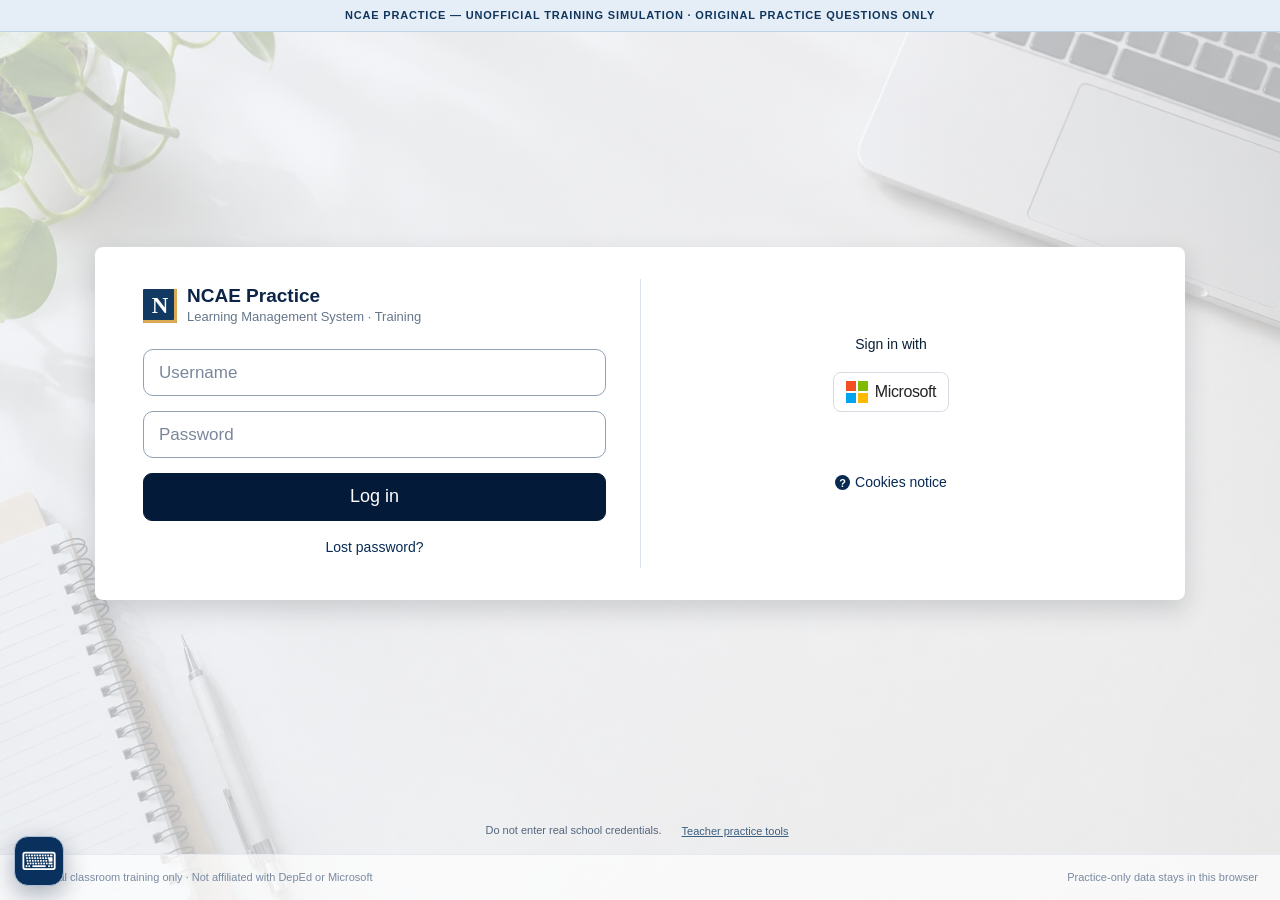
==== commit ecfcfc8e: "Add files via upload" ====
--- a/index.html
+++ b/index.html
@@ -6,172 +6,7 @@
   <meta name="theme-color" content="#092449">
   <meta name="description" content="Unofficial, offline-friendly Part V NCAE classroom training simulator with 20 original practice questions.">
   <title>NCAE Practice | Part V • Unofficial Simulation</title>
-  <style>
-:root{font-family:"Segoe UI",Arial,Helvetica,sans-serif;color:#172d48;background:#f5f7fa;font-size:14px;line-height:1.52;font-synthesis:none;--navy:#071e3d;--blue:#006bb7;--blue2:#176da8;--border:#d8e0e9;--muted:#61768d;--shadow:0 14px 30px rgba(13,32,56,.14)}*{box-sizing:border-box}body{margin:0;min-width:300px}button,input,select{font:inherit}button{cursor:pointer}button:disabled{opacity:.47;cursor:not-allowed}a{color:var(--blue)}h1,h2,h3,p{margin:0}h1{font-size:29px;line-height:1.2;color:#193655}h2{font-size:22px;line-height:1.33;color:#183c60}h3{font-size:16px;line-height:1.35}p{line-height:1.65}small,.small{font-size:12px}.muted{color:var(--muted)}.fine{font-size:11px;color:#65798c}.upper{text-transform:uppercase;letter-spacing:1.25px;font-size:11px;font-weight:750;color:#547698}.lead{font-size:15px;color:#4a6279}.mt8{margin-top:8px}.mt14{margin-top:14px}.mt20{margin-top:20px}.mt28{margin-top:28px}.mb12{margin-bottom:12px}.mb20{margin-bottom:20px}.strong{font-weight:700}.notice-strip{height:auto;min-height:32px;padding:7px 14px;text-align:center;display:flex;align-items:center;justify-content:center;background:#e5edf6;border-bottom:1px solid #c0d3e4;color:#10365d;letter-spacing:.075em;font-weight:800;font-size:11px}.screen-shell{min-height:100vh;display:flex;flex-direction:column}.surface-header{background:#fff;border-bottom:1px solid #dae3ed;box-shadow:0 1px 5px rgba(10,30,50,.025)}.surface-header-inner{width:min(1160px,calc(100% - 38px));margin:auto;min-height:69px;display:flex;justify-content:space-between;align-items:center;gap:16px}.brand{display:flex;align-items:center;gap:10px;color:#0b2447}.brand-logo{display:grid;place-items:center;width:34px;height:34px;color:#fff;background:#123961;font-family:Georgia,serif;font-weight:800;font-size:23px;border-radius:1px;box-shadow:inset -3px -3px 0 #d9aa53}.brand .brand-main{font-size:16px;font-weight:750;line-height:1.1}.brand .brand-sub{font-size:10px;color:#66768b}.header-links{display:flex;align-items:center;gap:8px;flex-wrap:wrap}.footer{margin-top:auto;background:rgba(255,255,255,.7);border-top:1px solid #e5eaf0;display:flex;align-items:center;justify-content:space-between;gap:14px;padding:14px 22px;font-size:11px;color:#7a8aa0;flex-wrap:wrap}.btn{min-height:39px;border:1px solid transparent;padding:9px 17px;background:#fff;color:#16406a;border-radius:3px;display:inline-flex;align-items:center;justify-content:center;text-decoration:none;gap:7px;font-weight:650;transition:background .12s,border-color .12s}.btn:hover:not(:disabled){filter:brightness(.965)}.btn:focus-visible,button:focus-visible,input:focus-visible,select:focus-visible{outline:3px solid #85baf1;outline-offset:2px}.btn-small{min-height:33px;padding:6px 11px;font-size:12px}.btn-navy{background:#031a39;color:#fff;border-color:#031a39}.btn-primary{background:#166ca7;border-color:#166ca7;color:#fff}.btn-outline{border-color:#c2d0de;background:#fff}.btn-quiet{background:#f2f5f9;border-color:#dce4ed;color:#315271}.btn-danger{background:#fff4f2;border-color:#e7b3b3;color:#9e2c30}.btn-link{border:0;background:transparent;color:#0067af;padding:0;min-height:0;text-decoration:none;font-weight:500}.btn-link:hover{text-decoration:underline}.btn-row{display:flex;align-items:center;gap:9px;flex-wrap:wrap}.center{text-align:center}.right{text-align:right}.pill{display:inline-flex;padding:4px 9px;border:1px solid #c6d7e5;background:#edf5fb;color:#2b5d84;font-size:11px;font-weight:750;border-radius:100px;white-space:nowrap}.pill.done{background:#e5f6ec;color:#1c6a45;border-color:#b5ddc8}.pill.lock{background:#f1f3f5;color:#7a8695;border-color:#dde2e7}.pill.current{background:#eff4fe;color:#185b96;border-color:#b5d1ee}.notice{padding:13px 16px;border:1px solid #e8d09d;border-left:4px solid #ca9229;background:#fffbf2;color:#73511d;line-height:1.6;font-size:13px;border-radius:2px}.notice.info{border-color:#bfd7ed;border-left-color:#247ab4;color:#284a68;background:#f4f9fd}.notice.good{border-color:#afd9c1;border-left-color:#218452;color:#276645;background:#f1fbf4}.notice+.notice{margin-top:12px}
-/* Login reference: photo background and centered two-column card */
-.login-background{background:linear-gradient(110deg,rgba(239,243,249,.75),rgba(249,250,252,.73)),url('[data-uri]') center center/cover no-repeat;min-height:calc(100vh - 32px);display:flex;flex-direction:column}.login-main{width:100%;flex:1;display:flex;align-items:center;justify-content:center;padding:42px 25px}.login-card{width:min(1090px,100%);background:#fff;border-radius:8px;box-shadow:0 10px 24px rgba(35,40,50,.17);padding:32px 44px;display:grid;grid-template-columns:1fr 1fr;min-height:349px}.login-left{padding:7px 34px 10px 4px;display:flex;flex-direction:column;justify-content:flex-start}.login-right{border-left:1px solid #dce2e9;display:flex;flex-direction:column;align-items:center;padding:55px 14px 18px;gap:17px;color:#081e35}.login-brand{display:flex;align-items:center;gap:10px;margin-bottom:23px}.login-brand .brand-main{font-size:19px;line-height:1.1}.login-brand .brand-sub{font-size:13px}.login-form{display:grid;gap:15px}.input-regular{display:block;width:100%;height:47px;padding:9px 15px;border:1px solid #91a2b5;background:#fff;border-radius:10px;font-size:17px;color:#102b45}.input-regular::placeholder{color:#7a879a}.login-submit{min-height:47px;font-size:18px;border-radius:9px;font-weight:450}.login-recover{margin:1px auto 0;color:#072b55;font-size:14px}.ms-logo{display:inline-flex;align-items:center;gap:7px;font-size:17px;color:#656565;font-family:Arial,Helvetica,sans-serif;letter-spacing:-.4px}.ms-tiles{width:23px;height:23px;display:grid;grid-template-columns:1fr 1fr;grid-template-rows:1fr 1fr;gap:2px;flex:0 0 auto}.ms-tiles i:nth-child(1){background:#f25022}.ms-tiles i:nth-child(2){background:#7fba00}.ms-tiles i:nth-child(3){background:#00a4ef}.ms-tiles i:nth-child(4){background:#ffb900}.ms-button{border:1px solid #d7dce3;border-radius:8px;padding:7px 12px;background:#fff;color:#141d29;display:flex;align-items:center;gap:6px;min-height:40px}.ms-button:hover{background:#f4f6f9}.login-right .ms-logo{font-size:16px;color:#242424}.login-right .ms-tiles{width:22px;height:22px}.cookie-link{margin-top:42px;display:flex;align-items:center;gap:5px;border:0;background:transparent;color:#072953;font-size:14px}.cookie-question{width:15px;height:15px;border-radius:100%;display:grid;place-items:center;background:#082950;color:#fff;font-weight:700;font-size:11px}.login-footer-tools{display:flex;justify-content:center;padding:7px 12px 14px;gap:14px;color:#54667e;font-size:11px}.login-footer-tools button{color:#3d607f;border:0;background:transparent;text-decoration:underline;font-size:11px}
-/* Microsoft-style simulated steps with persistent practice identifier */
-.auth-background{flex:1;background:radial-gradient(ellipse 100% 80% at 12% 92%,#fff3f0 0%,transparent 70%),radial-gradient(ellipse 95% 90% at 100% 18%,#eaf4fe 0%,transparent 70%),linear-gradient(140deg,#f9f8fc 10%,#f9f8ff 58%,#f0f3fb 100%);position:relative;isolation:isolate;min-height:calc(100vh - 75px);display:flex;justify-content:center;align-items:flex-start;padding:100px 22px 80px;overflow:hidden}.auth-background:before,.auth-background:after{content:"";position:absolute;z-index:-1;width:900px;height:550px;border:2px solid rgba(255,255,255,.67);border-radius:46%;transform:rotate(-29deg);pointer-events:none}.auth-background:before{left:-380px;bottom:-160px}.auth-background:after{right:-400px;top:-280px}.auth-stack{width:min(440px,100%)}.auth-card{background:#fff;box-shadow:0 3px 12px rgba(20,25,44,.24);padding:43px 44px 36px;min-height:338px;color:#1b1b1b}.auth-card .ms-logo{font-size:19px;margin-bottom:21px}.auth-card h1{font-size:24px;font-weight:650;color:#1d1d1d;margin-bottom:14px}.auth-note{font-size:11px;color:#56718d;margin-top:15px;line-height:1.5}.ms-input{display:block;border:0;border-bottom:1px solid #666;background:transparent;border-radius:0;outline:0;width:100%;min-height:38px;padding:6px 2px;color:#222;font-size:15px}.ms-input:focus{border-bottom:2px solid #0067b8;outline:0}.ms-input::placeholder{color:#737373}.ms-link{background:none;border:0;padding:0;color:#0067b8;font-size:13px;text-align:left}.ms-link:hover{text-decoration:underline}.ms-actions{display:flex;justify-content:flex-end;gap:5px;margin-top:24px}.ms-action{min-width:106px;min-height:34px;padding:4px 12px;border:0;background:#c9c9c9;color:#171717}.ms-action.main{background:#0067b8;color:#fff}.ms-bottom{min-height:48px;background:#fff;box-shadow:0 3px 11px rgba(20,25,44,.17);margin-top:20px;display:flex;align-items:center;gap:13px;padding:12px 43px;color:#292929;font-size:14px;border:0;width:100%;text-align:left}.ms-backline{display:flex;align-items:center;gap:10px;color:#17202a;max-width:100%;margin-bottom:13px;font-size:14px}.ms-backline span{overflow:hidden;white-space:nowrap;text-overflow:ellipsis}.ms-backline button{border:0;background:none;font-size:22px;padding:0;color:#555;line-height:1}.ms-loading-card{min-height:338px}.ms-loading-dots{height:60px;display:flex;align-items:center;justify-content:center;gap:34px;margin-top:19px}.ms-loading-dots i{height:6px;width:6px;display:block;background:#0067b8;border-radius:50%;animation:ms-bounce 1.0s infinite ease-in-out}.ms-loading-dots i:nth-child(2){animation-delay:.2s}.ms-loading-dots i:nth-child(3){animation-delay:.4s}@keyframes ms-bounce{0%,80%,100%{opacity:.23;transform:translateY(4px)}40%{opacity:1;transform:translateY(-6px)}}.auth-practice-label{text-align:center;letter-spacing:.035em;font-size:11px;font-weight:700;color:#1e5687;margin-bottom:14px}
-/* Course and quiz screens */
-.workspace{flex:1;width:min(1150px,calc(100% - 44px));margin:27px auto 55px}.crumbs{display:flex;align-items:center;gap:7px;color:#66809b;font-size:12px;margin-bottom:17px}.crumbs button{border:0;background:none;color:#286c9b;font:inherit;padding:0}.content-layout{display:grid;grid-template-columns:220px minmax(0,1fr);gap:22px;align-items:start}.side-panel,.card{background:#fff;border:1px solid #dce4ec;border-radius:3px;box-shadow:0 1px 3px rgba(19,50,82,.035)}.side-panel h3{padding:15px 16px;border-bottom:1px solid #e6edf3;font-size:14px}.side-panel .side-inner{padding:9px}.side-link{display:flex;justify-content:space-between;align-items:center;width:100%;text-align:left;border:0;background:transparent;padding:12px 10px;color:#34566f;font-size:13px;border-radius:3px;gap:8px}.side-link:hover{background:#f1f6fb}.side-link.active{color:#16629b;font-weight:750;background:#eaf3fc}.side-link small{color:#7a90a1}.side-progress{padding:16px}.bar{height:9px;background:#e6eef5;overflow:hidden;border-radius:8px;margin-top:11px}.bar>span{display:block;height:100%;background:#2d8ac0;transition:width .15s}.card-head{padding:21px 25px;border-bottom:1px solid #e5eaf0}.card-content{padding:24px 25px}.card-foot{padding:15px 25px;border-top:1px solid #e9eef3;background:#fbfcfd;display:flex;gap:10px;justify-content:flex-end;flex-wrap:wrap}.stack{display:grid;gap:17px}.section-grid{display:grid;gap:10px}.section-row{display:flex;gap:13px;padding:15px 17px;border:1px solid #e1e7ec;border-radius:3px;align-items:flex-start;background:#fff}.section-icon{width:33px;height:33px;flex:0 0 33px;display:grid;place-items:center;background:#e9f4ee;border:1px solid #cce7d7;color:#2b8753;border-radius:50%;font-size:18px}.section-icon.five{background:#e8f2fd;color:#1c6da1;border-color:#c3ddf1}.section-row-body{flex:1;min-width:0}.section-row p{font-size:12px;color:#718194;margin-top:4px}.section-meta{display:flex;align-items:center;gap:8px;flex-wrap:wrap}.subject-grid{display:grid;grid-template-columns:1fr 1fr;gap:11px}.subject{border:1px solid #dbe5ef;border-radius:3px;padding:17px;background:#fcfdff}.subject-num{color:#3c80b2;font-weight:800;letter-spacing:.1em;font-size:11px;margin-bottom:8px}.subject h3{font-size:14px;margin-bottom:6px}.subject p{font-size:12px;color:#62798e}.stat-grid{display:grid;grid-template-columns:repeat(3,1fr);gap:11px}.stat{border:1px solid #e1e8f0;background:#f8fafc;padding:14px}.stat strong{font-size:23px;display:block;color:#174f7f}.stat small{color:#718496}.text-divider{height:1px;background:#e5eaf0;margin:21px 0}.progress-note{font-size:12px;color:#5c768b;margin-top:7px}.intro-points{margin:15px 0;padding-left:22px}.intro-points li{margin:7px 0}
-/* Exam */
-.exam-layout{display:grid;grid-template-columns:minmax(0,1fr) 260px;gap:21px;align-items:start}.exam-header{display:flex;justify-content:space-between;gap:13px;align-items:flex-start;flex-wrap:wrap}.timer{min-width:142px;padding:9px 13px;display:flex;align-items:center;gap:9px;border:1px solid #cfe0ee;background:#edf6fd;color:#164d79;font-size:12px;border-radius:3px}.timer strong{font-size:19px;line-height:1.15;font-variant-numeric:tabular-nums}.timer.urgent{background:#fff1f1;color:#aa3030;border-color:#edbfc0}.question-card .card-head{background:#f7f9fb;padding:18px 23px}.question-card .card-content{padding:22px 23px}.question-card h3{font-size:18px;line-height:1.55;font-weight:500;margin:11px 0 20px}.choice{display:flex;gap:11px;align-items:flex-start;padding:13px 14px;border:1px solid #e0e7ed;border-radius:3px;margin-bottom:9px;cursor:pointer;background:#fff;color:#253d55}.choice:has(input:checked){background:#edf6fd;border-color:#86b6db}.choice:hover{border-color:#9ec4df}.choice input{accent-color:#166ca7;margin-top:4px;flex:0 0 16px}.choice-key{color:#51697e;font-weight:700}.passage{border:1px solid #dae5ef;background:#f8fafc;padding:16px 18px;border-radius:3px;margin:14px 0 17px;font-size:13px;color:#394f62;line-height:1.7}.passage strong{display:block;color:#214e71;margin-bottom:7px}.quiz-nav-head{font-size:14px;font-weight:750;margin-bottom:11px}.qgrid{display:grid;grid-template-columns:repeat(5,minmax(0,1fr));gap:7px;margin:15px 0}.qnumber{position:relative;height:38px;display:grid;place-items:center;border:1px solid #cbd8e3;background:#fff;color:#42576b;font-size:12px;font-weight:650;border-radius:3px}.qnumber:hover{background:#e6f4ff}.qnumber.answered{background:#e1f2e8;border-color:#9fd0b5;color:#19643d}.qnumber.current{border:2px solid #196fb0;background:#e1effb;color:#09558a}.qnumber.flagged:after{content:'⚑';color:#b17b23;position:absolute;right:0;top:-8px;font-size:13px}.legend{display:flex;flex-wrap:wrap;gap:9px;margin:10px 0;color:#637b8c;font-size:11px}.legend i{width:11px;height:11px;border:1px solid #bcc9d3;display:inline-block;margin-right:3px}.legend .green{background:#dff2e9;border-color:#9fd0b5}.legend .blue{background:#e1effb;border-color:#2976a7}.summary-list{display:grid;grid-template-columns:1fr 1fr;gap:8px;margin-top:16px}.summary-item{border:1px solid #dfe7ee;background:#fff;border-radius:3px;padding:12px 13px;display:flex;align-items:center;justify-content:space-between;gap:10px}.summary-item b{font-size:13px}.summary-item span{font-size:12px;color:#ad652d}.summary-item span.yes{color:#228553}.summary-item button{color:#286da1;border:0;background:none;text-decoration:underline;font-size:12px}.guide{background:#fffaf0;color:#725624;border:1px dashed #d4c18d;padding:13px 15px;border-radius:3px;font-size:12px;line-height:1.6}.guide strong{display:block;margin-bottom:4px}.finish-icon{display:grid;place-items:center;border-radius:50%;width:63px;height:63px;background:#e8f7ee;border:1px solid #b9dfc9;color:#218255;font-size:34px;margin-bottom:15px}
-/* Teacher controls + dialogs */
-.field{display:grid;gap:8px}.field label{color:#3b5672;font-weight:650;font-size:12px}.field select,.field input{border:1px solid #b8c7d6;border-radius:3px;min-height:41px;padding:9px 11px;color:#183d5c;background:#fff}.fields2{display:grid;grid-template-columns:1fr 1fr;gap:18px}.modal-backdrop{position:fixed;inset:0;z-index:50;display:grid;place-items:center;background:rgba(11,27,46,.52);padding:18px}.modal{width:min(470px,100%);max-height:90vh;overflow:auto;background:#fff;box-shadow:0 20px 60px rgba(0,0,0,.27);border-radius:4px}.modal h2{font-size:19px;padding:19px 23px;border-bottom:1px solid #e1e7ee}.modal-content{padding:22px 23px;font-size:13px;color:#3c5265;line-height:1.7}.modal-actions{padding:14px 23px;display:flex;gap:9px;justify-content:flex-end;flex-wrap:wrap;background:#f8fafb;border-top:1px solid #e6edf2}.toast{position:fixed;right:18px;bottom:18px;max-width:360px;background:#113e61;color:#fff;padding:13px 17px;z-index:60;border-radius:4px;box-shadow:var(--shadow);font-size:13px}.toast[hidden]{display:none}.mode-row{display:flex;align-items:center;gap:15px;flex-wrap:wrap}.mode-row label{display:flex;align-items:center;gap:5px}.mode-row input{accent-color:#246fa6}.teacher-key{padding:13px 15px;background:#f9fbfd;border:1px solid #dce7f0;font-size:12px;color:#375870}.teacher-key code{background:#edf4f9;padding:2px 5px;font-weight:750}
-@media(max-width:940px){.login-card{padding:32px}.login-left{padding-right:24px}.login-right{padding-right:10px}.content-layout{grid-template-columns:200px minmax(0,1fr)}.exam-layout{grid-template-columns:minmax(0,1fr) 230px}}@media(max-width:700px){.surface-header-inner{width:calc(100% - 26px);flex-wrap:wrap;padding:10px 0}.login-main{padding:28px 14px}.login-card{grid-template-columns:1fr;padding:0;max-width:510px}.login-left{padding:30px 28px 24px}.login-right{border:0;border-top:1px solid #e1e7ed;padding:26px 20px;gap:14px}.cookie-link{margin-top:12px}.login-brand{margin-bottom:20px}.content-layout,.exam-layout{grid-template-columns:1fr}.workspace{width:calc(100% - 26px);margin:20px auto 40px}.content-layout>.side-panel{order:2}.stat-grid{grid-template-columns:1fr 1fr}.subject-grid{grid-template-columns:1fr}.summary-list{grid-template-columns:1fr}.auth-background{padding:72px 17px 50px}.footer{padding:14px}.fields2{grid-template-columns:1fr}.card-content{padding:21px}.card-head{padding:19px 20px}.card-foot{padding:15px 20px}.qgrid{grid-template-columns:repeat(8,minmax(0,1fr))}.header-links .btn-small{font-size:11px}}@media(max-width:380px){.qgrid{grid-template-columns:repeat(6,minmax(0,1fr))}.login-brand .brand-main{font-size:17px}.login-brand .brand-sub{font-size:11px}.auth-card{padding:33px 24px}.ms-actions .ms-action{min-width:90px}.ms-bottom{padding:10px 25px}.stat-grid{grid-template-columns:1fr}.header-links{width:100%}.brand .brand-main{font-size:14px}}@media(prefers-reduced-motion:reduce){*,*::before,*::after{animation:none!important;transition:none!important}}@media print{.notice-strip,.surface-header,.footer,.side-panel,.btn,.modal-backdrop{display:none!important}.workspace{width:100%;margin:0}.content-layout,.exam-layout{display:block}}
-
-/* Fix: explicit visible validation on simulated sign-in steps */
-.auth-inline-error:not([hidden]){display:block;margin:8px 0 2px;color:#a4262c;font-size:12px;line-height:1.45}.ms-input[aria-invalid="true"]{border-bottom:2px solid #a4262c}.ms-actions .ms-action.main{cursor:pointer;touch-action:manipulation}.ms-actions .ms-action.main:focus-visible{outline:3px solid #85baf1;outline-offset:2px}
-
-/* Category browser — closely follows the publicly visible three-column LMS catalog structure.
-   Region banners are original simulator graphics, NOT DepEd seals or official course thumbnails. */
-.catalog-workspace{flex:1;width:min(1600px,calc(100% - 70px));margin:28px auto 55px}.catalog-crumb{font-size:12px;color:#647a8e;margin:0 0 14px}.catalog-crumb button{border:0;background:transparent;padding:0;color:#19649d}.catalog-panel{background:#fff;border-radius:10px;padding:44px 48px 65px;min-height:580px}.catalog-heading{font-size:24px;font-weight:650;line-height:1.3;margin:0 0 22px;color:#192b45}.catalog-category{width:100%;height:55px;border:1px solid #9faab8;border-radius:10px;color:#364d63;padding:0 18px;background:#fff;font-size:18px}.catalog-search-wrap{margin-top:34px;display:flex;width:337px;max-width:100%;height:55px}.catalog-search-wrap input{min-width:0;flex:1;border:1px solid #9eacbc;border-right:0;border-radius:10px 0 0 10px;padding:0 18px;font-size:17px;background:#fff;color:#223d58}.catalog-search-wrap button{width:55px;border:0;background:#041c3d;color:#fff;border-radius:0 9px 9px 0;display:grid;place-items:center}.catalog-availability{font-size:12px;color:#6a7b8b;margin:17px 0 0}.region-grid{display:grid;grid-template-columns:repeat(3,minmax(0,1fr));gap:55px 48px;margin-top:48px}.regional-card{background:#fff;border:1px solid #e2e7eb;border-radius:12px;overflow:hidden;min-width:0;box-shadow:0 2px 7px rgba(20,33,49,.025);transition:box-shadow .14s,border-color .14s}.regional-card[hidden]{display:none}.regional-card-link,.regional-card-disabled{width:100%;height:100%;border:0;background:#fff;color:#071c38;text-align:left;display:block;padding:0;font:inherit}.regional-card-link:hover{box-shadow:0 9px 30px rgba(0,53,116,.14)}.region-open:hover{border-color:#3488cb;box-shadow:0 8px 20px rgba(15,72,125,.14)}.regional-card-disabled{cursor:default}.region-closed .region-thumbnail{filter:saturate(.82)}.region-thumbnail{height:auto;aspect-ratio:1.88;position:relative;overflow:hidden;background:#d8e3eb}.region-overlay{position:absolute;top:12px;left:12px;right:12px;background:#031b39;color:#fff;border-radius:13px;z-index:3;font-size:15px;line-height:1.65;padding:9px 10px;min-height:57px}.region-cover{position:relative;overflow:hidden;height:100%;min-height:192px;background:linear-gradient(115deg,var(--region-light),var(--region-dark));color:#fff}.region-cover:before{content:'';position:absolute;left:-8%;top:-26%;height:162%;aspect-ratio:1;background:repeating-radial-gradient(circle at center,rgba(255,255,255,.19) 0 2px,transparent 2px 42px);border:8px solid rgba(245,234,98,.27);border-radius:50%;transform:rotate(-14deg)}.region-cover:after{content:'';position:absolute;inset:0;background:radial-gradient(circle at 83% 7%,rgba(255,255,255,.45) 0 2px,transparent 3px),radial-gradient(circle at 68% 79%,rgba(255,255,255,.29) 0 7px,transparent 8px),linear-gradient(145deg,transparent 60%,rgba(3,20,35,.16));background-size:75px 69px,auto,auto;opacity:.75}.region-seal{position:absolute;top:58px;left:4%;height:135px;width:135px;border:9px solid rgba(255,255,255,.38);border-radius:100%;display:flex;align-items:center;justify-content:center;flex-direction:column;color:rgba(255,255,255,.76);line-height:1.1;transform:rotate(-17deg);text-shadow:0 1px 3px rgba(0,0,0,.2)}.region-seal strong{font-size:34px}.region-seal span{font-size:12px;font-weight:800;letter-spacing:.08em}.region-title-art{position:absolute;top:35%;left:42%;right:0;min-height:43%;display:flex;align-items:center;padding:9px 15px;color:#fff;font-size:clamp(15px,1.5vw,24px);font-weight:900;line-height:1.02;text-shadow:1px 1px rgba(0,0,0,.36);background:linear-gradient(95deg,rgba(22,21,30,.75),rgba(14,20,26,.82));border-left:4px solid #e5c65b;z-index:1}.region-cover-bottom{position:absolute;right:12px;bottom:7px;font-size:9px;font-weight:800;letter-spacing:.05em;color:#fff;opacity:.88;z-index:2}.region-card-caption{padding:19px 19px 22px;font-size:20px;line-height:1.46;color:#061c3b;min-height:106px}.region-allowed{display:block;font-size:12px;color:#2167a0;margin-top:8px;font-weight:700}.catalog-empty{font-size:14px;color:#60748a;padding:26px 0}.enroll-layout{display:grid;grid-template-columns:1.05fr 1fr;gap:24px;align-items:start}.enroll-course,.enroll-card{background:#fff;border:1px solid #dce4ec;border-radius:6px;overflow:hidden}.enroll-course>.region-cover{height:225px}.enroll-course .region-title-art{font-size:26px}.enroll-card{padding:35px}.enroll-label{display:block;margin-top:28px;margin-bottom:8px;font-weight:700;color:#284760}.enroll-card input{width:100%;min-height:47px;border:1px solid #aab9c7;padding:11px 13px;border-radius:4px;font-size:16px}.enroll-actions{display:flex;flex-wrap:wrap;justify-content:flex-end;gap:10px;margin-top:23px}.enroll-error{color:#b12f35;font-size:13px;margin-top:9px}.enroll-error[hidden]{display:none}.sr-only{position:absolute!important;width:1px;height:1px;padding:0;margin:-1px;overflow:hidden;clip:rect(0,0,0,0);white-space:nowrap;border:0}
-@media(max-width:1000px){.region-grid{gap:30px 20px}.region-card-caption{font-size:17px}.region-title-art{font-size:17px}.region-overlay{font-size:12px}.region-seal{width:110px;height:110px}}
-@media(max-width:760px){.catalog-workspace{width:calc(100% - 24px);margin:18px auto}.catalog-panel{padding:25px 17px 35px}.catalog-heading{font-size:20px}.catalog-category{font-size:13px;height:46px}.catalog-search-wrap{margin-top:22px;height:47px}.catalog-search-wrap input{font-size:14px}.region-grid{grid-template-columns:repeat(2,minmax(0,1fr));gap:16px;margin-top:28px}.region-thumbnail{aspect-ratio:1.55}.region-overlay{top:5px;left:5px;right:5px;padding:5px;font-size:10px;min-height:34px;border-radius:7px}.region-card-caption{padding:11px 10px;font-size:13px;min-height:105px}.region-title-art{font-size:13px;padding:5px;left:35%}.region-seal{width:75px;height:75px;top:49px}.region-seal strong{font-size:20px}.region-seal span{font-size:8px}.region-cover{min-height:130px}.enroll-layout{grid-template-columns:1fr}.enroll-card{padding:23px}}
-@media(max-width:420px){.region-grid{grid-template-columns:1fr}.region-thumbnail{aspect-ratio:1.87}.region-card-caption{font-size:16px;min-height:0}.region-overlay{font-size:12px;padding:8px}.region-title-art{font-size:20px}.region-seal{width:110px;height:110px}.catalog-panel{padding:24px 17px}}
-
-/* Prevent long regional titles from expanding beyond their thumbnail. */
-.region-title-art.long-title{font-size:clamp(12px,1.12vw,15px);line-height:1.06;top:32%;height:59%;min-height:0;overflow:hidden;overflow-wrap:anywhere}
-@media(max-width:760px){.region-title-art.long-title{font-size:10px;line-height:1.05}}
-@media(max-width:420px){.region-title-art.long-title{font-size:14px;line-height:1.07}}
-
-
-/* Classroom keyboard trainer — mounted outside the SPA so it persists on every screen. */
-#kb-launcher {position:fixed;z-index:1000;left:14px;bottom:14px;display:flex;align-items:center;gap:9px;
-  border:1px solid #aabed7;border-radius:14px;background:#0a315d;color:#fff;padding:11px 16px;
-  font-weight:750;letter-spacing:.01em;box-shadow:0 8px 24px #00193655;min-height:47px;touch-action:manipulation}
-#kb-launcher:hover{background:#164b7d}
-#kb-launcher:focus-visible{outline:3px solid #ffca5a;outline-offset:3px}
-#kb-launcher .kb-launcher-icon {font-size:22px;line-height:1}
-#kb-launcher[aria-expanded="true"] {background:#174e83;border-color:#f0be57}
-#kb-popover {position:fixed;z-index:1001;left:14px;bottom:74px;width:min(965px,calc(100vw - 28px));
-  height:405px;min-width:275px;min-height:210px;max-width:calc(100vw - 14px);max-height:calc(100dvh - 18px);
-  display:flex;flex-direction:column;overflow:hidden;resize:both;
-  background:#e9f0f8;border:1px solid #7894b6;border-radius:14px;
-  box-shadow:0 18px 45px #071d3d66;color:#182c44}
-#kb-popover[hidden]{display:none}
-#kb-popover *{box-sizing:border-box}
-.kb-titlebar {display:flex;flex:0 0 auto;align-items:center;justify-content:space-between;gap:10px;
-  background:linear-gradient(90deg,#092c57,#16558d);color:#fff;padding:9px 11px;
-  touch-action:none;cursor:grab;user-select:none}
-.kb-titlebar.dragging{cursor:grabbing}
-.kb-title {display:flex;align-items:center;gap:9px;min-width:0;font-size:13px;font-weight:800;line-height:1.2}
-.kb-title small{font-size:10px;font-weight:500;opacity:.86;display:block}
-.kb-titlebar .kb-close {flex-shrink:0;width:32px;height:31px;background:#ffffff20;border:1px solid #ffffff60;color:white;
-  border-radius:6px;font-size:22px;line-height:1;display:grid;place-items:center;padding:0}
-.kb-titlebar .kb-close:hover{background:#ffffff44}
-.kb-hint{padding:6px 11px;background:#fff8df;color:#56420b;font-size:11.5px;border-bottom:1px solid #d2dce9;line-height:1.4}
-.kb-hint strong{font-weight:800}
-.kb-viewport{overflow:auto;min-height:0;flex:1;padding:10px 11px 14px;overscroll-behavior:contain}
-.kb-board{min-width:880px;display:flex;flex-direction:row;align-items:flex-start;gap:10px;user-select:none}
-.kb-primary{flex:1;min-width:670px;display:flex;flex-direction:column;gap:5px}
-.kb-numpad{width:190px;flex:0 0 190px;display:grid;grid-template-columns:repeat(4,minmax(0,1fr));grid-template-rows:repeat(5,36px);gap:5px;border-left:1px solid #b7c8dc;padding-left:9px}
-.kb-numpad .kb-key{font-size:11px;min-height:36px}
-.kb-numpad .kb-key[data-code="NumpadAdd"],.kb-numpad .kb-key[data-code="NumpadEnter"]{grid-row:span 2}
-.kb-numpad .kb-key[data-code="Numpad0"]{grid-column:span 2}
-.kb-row{display:flex;gap:5px;min-height:36px}
-.kb-key {position:relative;display:flex;align-items:center;justify-content:center;flex:1 1 0;
-  min-width:0;min-height:36px;background:#fff;border:1px solid #a6b8ce;border-bottom:3px solid #8e9fb4;
-  border-radius:6px;color:#203a58;font:700 13px/1.1 'Segoe UI',sans-serif;padding:3px 2px;
-  box-shadow:0 2px 1px #a9bdd266;touch-action:manipulation;white-space:nowrap}
-.kb-key:hover{background:#e6f1ff;border-color:#609bca}
-.kb-key:focus-visible{outline:2px solid #ffd45f;outline-offset:-1px}
-.kb-key.kb-special{background:#d5e3f3;color:#1f4573;font-size:11px}
-.kb-key.kb-space{background:#f8fbff}
-.kb-key .kb-legends{display:flex;flex-direction:column;gap:0;align-items:center;font-size:11px;line-height:1.07}
-.kb-key .kb-legends .kb-top{font-size:10px;color:#667b96}
-.kb-key.kb-active,.kb-key.kb-active:hover,.kb-key.kb-toggled {background:#fcd76b;border-color:#c08014;
-  color:#513400;box-shadow:0 0 0 2px #ffd75b88,0 1px 0 #c08319;transform:translateY(1px)}
-.kb-key.kb-active .kb-top,.kb-key.kb-toggled .kb-top{color:#62400c}
-.kb-resize-note{font-size:10px;color:#61738d;margin:7px 0 0;text-align:right}
-.kb-bottom-actions {display:flex;align-items:center;justify-content:space-between;gap:8px;padding:6px 11px;
-  background:#dce8f5;border-top:1px solid #c0d3e6;font-size:11px;line-height:1.35;color:#3a5575;flex:0 0 auto}
-.kb-bottom-actions span{min-width:0;overflow:hidden;text-overflow:ellipsis;white-space:nowrap}
-.kb-bottom-actions button{border:1px solid #9db3c9;background:#f5f9ff;border-radius:6px;padding:4px 9px;
-  font-size:11px;font-weight:700;color:#153d6c;white-space:nowrap}
-@media(max-width:600px){#kb-launcher{bottom:10px;left:10px;padding:10px 12px;font-size:12px}
-  #kb-popover{left:9px;bottom:65px;width:calc(100vw - 18px);height:min(328px,calc(100dvh - 100px));border-radius:11px}
-  .kb-viewport{padding:7px}.kb-board{min-width:880px}.kb-hint{font-size:10.5px;padding:5px 8px}
-  .kb-titlebar{padding:8px 9px}}
-@media(prefers-reduced-motion:reduce){.kb-key{transition:none}}
-
-
-/* Classroom triple sign-in practice (independent of Safe Exam Browser). */
-.triple-hint{color:#365676;font-size:12px;line-height:1.45;text-align:center;max-width:220px;margin:1px auto 3px}
-.triple-progress{margin:0 0 19px;padding:12px 12px 10px;background:#f2f7fd;border:1px solid #dae7f7;border-radius:9px}
-.triple-steps{display:flex;align-items:center;justify-content:space-between;gap:6px}
-.triple-step{display:flex;flex-direction:column;align-items:center;gap:5px;min-width:56px;color:#59718c;font-weight:600;font-size:10px;text-align:center}
-.triple-step .step-number{display:grid;place-items:center;width:29px;height:29px;border-radius:50%;border:2px solid #c7d6e9;background:white;color:#536b87;font-size:12px}
-.triple-step.current .step-number{background:#0067b8;color:white;border-color:#0067b8}
-.triple-step.complete .step-number{background:#146c43;color:#fff;border-color:#146c43}
-.triple-step.current{color:#005d9d}
-.triple-step.complete{color:#146c43}
-.triple-track{height:3px;flex:1;background:#ccdbeb;align-self:flex-start;margin-top:14px;min-width:8px}
-.triple-track.complete{background:#146c43}
-.triple-guide{font-size:12px;line-height:1.5;color:#425571;margin:10px 0 16px}
-.triple-backlink{display:inline-flex;gap:5px;align-items:center;font-size:12px;border:none;background:none;color:#005c9a;text-decoration:underline;padding:4px 0;margin:4px 0 2px;cursor:pointer}
-
-.triple-caption{font-size:11px;color:#5d6e82;line-height:1.4;margin-top:7px}
-.triple-help{padding:12px 14px;background:#eaf4fd;border-radius:10px;color:#294868;font-size:12px;line-height:1.45;margin:6px 0 0}
-@media(max-width:420px){.triple-progress{padding:10px 8px}.triple-step{min-width:49px;font-size:9px}.triple-guide{font-size:11px}}
-
-/* Microsoft-style classroom sign-in, restrained and familiar: tracker inside card at top. */
-.auth-background{align-items:flex-start;padding-top:72px}
-.auth-stack{width:min(440px,100%)}
-.auth-card{padding:30px 44px 38px;min-height:320px}
-.auth-card .ms-logo{font-size:19px;margin-bottom:20px}
-.auth-card h1{font-weight:600;font-size:24px;margin-bottom:15px}
-.triple-card-top{margin:-8px 0 24px;padding:0 0 16px;border-bottom:1px solid #e6e6e6}
-.triple-card-top .triple-progress{padding:0;border:0;border-radius:0;background:none;margin:0 0 8px}
-.triple-card-top .triple-step{font-size:11px;color:#626262;font-weight:500}
-.triple-card-top .triple-step .step-number{width:27px;height:27px;border:1px solid #bdbdbd;color:#565656;font-size:12px}
-.triple-card-top .triple-step.current .step-number{color:white;border:1px solid #0067b8;background:#0067b8}
-.triple-card-top .triple-step.complete .step-number{color:white;border:1px solid #107c10;background:#107c10}
-.triple-card-top .triple-step.current{color:#0067b8}
-.triple-card-top .triple-step.complete{color:#107c10}
-.triple-card-top .triple-track{background:#dfdfdf;height:2px}
-.triple-card-top .triple-track.complete{background:#107c10}
-.triple-card-top .triple-guide{font-size:12px;line-height:1.45;color:#575757;margin:9px 0 0;text-align:center}
-.auth-note{margin:12px auto 0;max-width:420px;font-size:10.5px;line-height:1.4;color:#5d6470}
-.ms-actions{margin-top:32px;gap:5px}
-.ms-action{border-radius:0;cursor:pointer}
-.ms-action:hover{filter:brightness(.96)}
-.ms-input{margin-top:2px}
-.ms-backline{margin-bottom:12px}
-@media(max-width:500px){.auth-background{padding:24px 0 50px}.auth-card{padding:28px 25px 32px}.triple-card-top{margin-top:-9px}.triple-card-top .triple-step{font-size:10px}.auth-note{padding:0 24px}}
-
-/* Mobile typing practice: use the site's keyboard, not the phone keyboard. */
-@media (pointer:coarse) and (max-width:1199px) {
-  #kb-launcher {left:9px;bottom:9px;min-height:42px;padding:9px 12px;}
-  #kb-popover {left:0!important;right:0!important;top:auto!important;bottom:0!important;
-    width:100vw!important;max-width:100vw!important;min-width:0!important;
-    height:min(366px,60dvh)!important;min-height:230px;max-height:calc(100dvh - 8px);
-    border-radius:13px 13px 0 0;resize:none;box-shadow:0 -8px 30px #061b3e6b;}
-  .kb-titlebar {cursor:default;touch-action:manipulation;padding:7px 10px;}
-  .kb-title small {display:none;}
-  .kb-hint {font-size:10px;line-height:1.3;padding:4px 8px;}
-  .kb-viewport {padding:5px 5px 2px;overflow-x:auto;overscroll-behavior:contain;}
-  .kb-board {width:100%;min-width:0;gap:0;}
-  .kb-primary {min-width:0;width:100%;flex:1;gap:5px;}
-  .kb-numpad {display:none;}
-  .kb-row {gap:2px;min-height:39px;}
-  .kb-row:first-child {display:none;}
-  .kb-key {min-height:39px;font-size:clamp(9px,2.6vw,13px);padding:2px 0;
-    border-radius:4px;border-bottom-width:2px;}
-  .kb-key.kb-special {font-size:clamp(7px,2.05vw,10px);letter-spacing:-.04em;}
-  .kb-key .kb-legends{font-size:10px;line-height:1.05;}
-  .kb-key .kb-legends .kb-top{font-size:9px;}
-  .kb-resize-note{display:none;}
-  .kb-bottom-actions {padding:4px 8px;font-size:10px;}
-  .kb-bottom-actions button{display:none;}
-  body.kb-mobile-open {padding-bottom:min(368px,60dvh);}
-  body.kb-mobile-open #kb-launcher {display:none;}
-}
-@media (pointer:coarse) and (max-width:355px) {
-  .kb-board {min-width:362px;}
-}
-
-</style>
+  <link rel="stylesheet" href="style.css">
 </head>
 <body>
   <div id="app"></div>
@@ -179,7 +14,7 @@
 
   <!-- Persist across *all* views; the app renderer replaces only #app. -->
   <button id="kb-launcher" type="button" aria-label="Open keyboard trainer" aria-controls="kb-popover" aria-expanded="false">
-    <span class="kb-launcher-icon" aria-hidden="true">⌨</span><span>Keyboard</span>
+    <span class="kb-launcher-icon" aria-hidden="true">⌨</span>
   </button>
   <aside id="kb-popover" role="dialog" aria-label="Movable keyboard trainer" aria-modal="false" hidden>
     <div class="kb-titlebar" id="kb-titlebar" aria-label="Drag this bar to move the keyboard">
@@ -190,531 +25,7 @@
     <div class="kb-viewport"><div class="kb-board" id="kb-board"></div><div class="kb-resize-note">↘ Drag the bottom-right corner to resize</div></div>
     <div class="kb-bottom-actions"><span id="kb-status" aria-live="polite">Select the username or password box, then practice.</span><button type="button" id="kb-reset">Reset position</button></div>
   </aside>
-  <div id="toast" class="toast" role="status" aria-live="polite" hidden></div>
-  <script>
-/* Original classroom-created practice items. Not official NCAE questions. */
-window.NCAE_PARTV_PASSAGES = {
-  coastal: {
-    title: 'Community Mangrove Project',
-    text: 'A coastal barangay experienced frequent flooding during strong storms. A group of students proposed planting mangroves along a suitable part of the shoreline. Before starting, they interviewed local fishers, consulted the municipal environment office, and checked whether the site could support mangrove seedlings. Volunteers then planted native seedlings and recorded how many survived every month. After six months, the group found that most seedlings in sheltered areas survived, while seedlings exposed to strong waves had lower survival rates. The students recommended protecting the young plants and continuing the monitoring program before drawing conclusions about long-term flood reduction.'
-  },
-  library: {
-    title: 'A Better Library Schedule',
-    text: 'The school library used to close immediately after the last class. Several learners wanted a quiet place to read or finish assignments, especially those waiting for transportation. The librarian conducted a short survey and found that many students preferred an extra thirty minutes of library access. A four-week trial was introduced on Tuesdays and Thursdays. Visitors signed a logbook, and teachers volunteered to help supervise. At the end of the trial, the librarian compared attendance records and collected feedback. Although attendance increased, the school decided to review staffing and safety arrangements before making the extended schedule permanent.'
-  }
-};
-window.NCAE_PARTV_QUESTIONS = [
-  {category:'Scientific Ability',stem:'A student wants to test how sunlight affects plant growth. Which variable should the student change?',options:['Type of soil','Amount of sunlight','Kind of plant','Amount of water'],answer:1},
-  {category:'Scientific Ability',stem:'Which process changes liquid water into water vapor?',options:['Condensation','Freezing','Evaporation','Melting'],answer:2},
-  {category:'Scientific Ability',stem:'A metal spoon becomes warm after being left in hot soup. What is the main method of heat transfer through the spoon?',options:['Radiation','Evaporation','Conduction','Reflection'],answer:2},
-  {category:'Scientific Ability',stem:'Which organ pumps blood throughout the human body?',options:['Lungs','Liver','Stomach','Heart'],answer:3},
-  {category:'Scientific Ability',stem:'An object travels 120 meters in 20 seconds at a constant speed. What is its speed?',options:['4 m/s','6 m/s','8 m/s','12 m/s'],answer:1},
-  {category:'Mathematical Ability',stem:'What is 25% of 240?',options:['40','50','60','80'],answer:2},
-  {category:'Mathematical Ability',stem:'Solve for x: 3x + 7 = 28.',options:['5','6','7','8'],answer:2},
-  {category:'Mathematical Ability',stem:'A notebook costs ₱35. How much do 4 notebooks cost?',options:['₱120','₱130','₱140','₱150'],answer:2},
-  {category:'Mathematical Ability',stem:'A right triangle has legs of 6 cm and 8 cm. What is the hypotenuse?',options:['9 cm','10 cm','12 cm','14 cm'],answer:1},
-  {category:'Mathematical Ability',stem:'Which is the slope of the line passing through (1, 2) and (3, 8)?',options:['2','3','4','6'],answer:1},
-  {category:'Reading Comprehension',passage:'coastal',stem:'What problem led the community to consider planting mangroves?',options:['Low fish prices','Frequent flooding during storms','A lack of school buildings','A shortage of drinking water'],answer:1},
-  {category:'Reading Comprehension',passage:'coastal',stem:'Why did the students consult the environment office before planting?',options:['To choose a suitable site and approach','To request new textbooks','To sell the seedlings','To stop all fishing'],answer:0},
-  {category:'Reading Comprehension',passage:'coastal',stem:'Where did more seedlings survive?',options:['Areas exposed to strong waves','Sheltered areas','Concrete roads','Dry hillsides'],answer:1},
-  {category:'Reading Comprehension',passage:'coastal',stem:'Which conclusion is best supported by the passage?',options:['Mangroves had already eliminated flooding.','Wave exposure may affect seedling survival.','All seedlings died in six months.','Mangroves cannot grow near a shoreline.'],answer:1},
-  {category:'Reading Comprehension',passage:'coastal',stem:'Why did the students recommend continued monitoring?',options:['To avoid writing any report','To support stronger conclusions over time','To remove the surviving seedlings','To replace interviews with guessing'],answer:1},
-  {category:'Verbal Ability',stem:'Choose the word closest in meaning to “accurate.”',options:['Correct','Careless','Distant','Difficult'],answer:0},
-  {category:'Verbal Ability',stem:'Choose the word opposite in meaning to “scarce.”',options:['Rare','Limited','Abundant','Small'],answer:2},
-  {category:'Verbal Ability',stem:'Complete the analogy: Doctor is to hospital as teacher is to ___.',options:['Market','School','Airport','Farm'],answer:1},
-  {category:'Verbal Ability',stem:'Choose the grammatically correct sentence.',options:['She don’t like reading.','They was at the library.','He have finished the task.','We were ready for the activity.'],answer:3},
-  {category:'Verbal Ability',stem:'Select the best word to complete the sentence: “The instructions were clear, ___ everyone understood the task.”',options:['because','so','although','unless'],answer:1}
-];
-
-</script>
-  <script>
-(()=>{
-'use strict';
-const Q=window.NCAE_PARTV_QUESTIONS||[];
-const PASSAGES=window.NCAE_PARTV_PASSAGES||{};
-const CATEGORIES=['Scientific Ability','Mathematical Ability','Reading Comprehension','Verbal Ability'];
-const STORAGE='ncae-part-v-20-practice-v2';
-const TRAINING_CODE='BEWNHS@63'; // Client-side classroom practice password only; not secure authentication.
-const ENROLMENT_KEY='BICOL-PRACTICE'; // Fictional REGION V classroom key only. NEVER an official enrollment key.
-const CATEGORY_TITLE='Computer-Based Assessments / Computer-Based National Career Assessment Examination (CB-NCAE) SY 2026-2027';
-const REGIONS=[
- ['NCR','NATIONAL CAPITAL REGION (NCR)','NCR','#65a0da','#253a7a'],
- ['CAR','CORDILLERA ADMINISTRATIVE REGION (CAR)','CAR','#eec65b','#693236'],
- ['R1','REGION I - ILOCOS','R1','#0aa2c3','#204a36'],
- ['R2','REGION II - CAGAYAN VALLEY','R2','#1c4bc2','#253884'],
- ['R3','REGION III - CENTRAL LUZON','R3','#7652e7','#6a264a'],
- ['R4A','REGION IV-A - CALABARZON','R4A','#eb4d61','#d02d28'],
- ['MIMAROPA','MIMAROPA REGION','MIMAROPA','#32859d','#245a49'],
- ['R5','REGION V - BICOL','R5','#9ca2ad','#292a2e'],
- ['R6','REGION VI - WESTERN VISAYAS','R6','#65b8ec','#7836a1'],
- ['NIR','NEGROS ISLAND REGION (NIR)','NIR','#44b07d','#244b32'],
- ['R7','REGION VII - CENTRAL VISAYAS','R7','#22619d','#162f53'],
- ['R8','REGION VIII - EASTERN VISAYAS','R8','#b5da17','#3b7852'],
- ['R9','REGION IX - ZAMBOANGA PENINSULA','R9','#ed7c52','#df5228'],
- ['R10','REGION X - NORTHERN MINDANAO','R10','#98653c','#442c34'],
- ['R11','REGION XI - DAVAO','R11','#6c7983','#45484e'],
- ['R12','REGION XII - SOCCSKSARGEN','R12','#8f6ba4','#34294f'],
- ['CARAGA','CARAGA REGION','CARAGA','#bfa340','#493d33'],
- ['BARMM','BANGSAMORO AUTONOMOUS REGION IN MUSLIM MINDANAO (BARMM)','BARMM','#42763e','#283e22']
-];
-let catalogSearch='';
-const LOADING_MS=3000;
-const $=id=>document.getElementById(id);
-const app=$('app');const modalRoot=$('modal-root');const toastNode=$('toast');
-const fresh=()=>({version:1,enrolled:false,mode:'guided',minutes:60,startedAt:null,deadline:null,submittedAt:null,timeExpired:false,answers:{},flags:[]});
-function load(){try{const data=JSON.parse(localStorage.getItem(STORAGE)||'null');return data?.version===1?{...fresh(),...data,answers:data.answers||{},flags:Array.isArray(data.flags)?data.flags:[]}:fresh();}catch{return fresh();}}
-let p=load(),screen='login',identifier='',displayName='Practice Learner',msIdentifier='',questionIndex=0,previousScreen='login',modal=null,loadTimer=null,loadingDeadline=0,loadingTarget=null,toastTimer=null;
-// A triple login challenge uses ephemeral data only: no password or typed username goes into localStorage.
-let msRound=1,msReference='',msCompleted=[];
-const escapeHTML=value=>String(value??'').replace(/[&<>"']/g,c=>({'&':'&amp;','<':'&lt;','>':'&gt;','"':'&quot;',"'":'&#39;'}[c]));
-function save(){try{localStorage.setItem(STORAGE,JSON.stringify(p));}catch{notify('Browser storage unavailable; answers may not survive a refresh.');}}
-function notify(text){toastNode.textContent=text;toastNode.hidden=false;clearTimeout(toastTimer);toastTimer=setTimeout(()=>toastNode.hidden=true,3200);}
-function signedIn(){return !!identifier;}
-function answered(){return Q.filter((_,i)=>Object.hasOwn(p.answers,i)).length;}
-function finished(){return Boolean(p.submittedAt);}
-function attemptLive(){return Boolean(p.startedAt&&!finished());}
-function remaining(){return p.deadline?Math.max(0,p.deadline-Date.now()):p.minutes*60000;}
-function clockText(ms){let sec=Math.ceil(Math.max(0,ms)/1000);return `${String(Math.floor(sec/3600)).padStart(2,'0')}:${String(Math.floor(sec%3600/60)).padStart(2,'0')}:${String(sec%60).padStart(2,'0')}`;}
-function checkExpiry(){if(attemptLive()&&Date.now()>=p.deadline){p.submittedAt=p.deadline;p.timeExpired=true;save();if(['quiz','review','intro'].includes(screen)){screen='done';modal=null;modalRoot.innerHTML='';notify('Time is up. Your practice attempt was submitted.');return true;}}return false;}
-function banner(){return `<div class="notice-strip">NCAE PRACTICE — UNOFFICIAL TRAINING SIMULATION · ORIGINAL PRACTICE QUESTIONS ONLY</div>`;}
-function brand(){return `<div class="brand"><span class="brand-logo" aria-hidden="true">N</span><div><div class="brand-main">NCAE Practice</div><div class="brand-sub">Learning Management System · Training</div></div></div>`;}
-function microsoftLogo(){return `<span class="ms-logo"><span class="ms-tiles" aria-hidden="true"><i></i><i></i><i></i><i></i></span>Microsoft</span>`;}
-function footer(){return `<footer class="footer"><span>Unofficial classroom training only · Not affiliated with DepEd or Microsoft</span><span>Practice-only data stays in this browser</span></footer>`;}
-function button(action,text,cls='btn-outline',extras=''){return `<button type="button" class="btn ${cls}" data-action="${action}" ${extras}>${text}</button>`;}
-function fakeLink(action,text){return `<button type="button" class="btn-link" data-action="${action}">${text}</button>`;}
-function header(){return `<header class="surface-header"><div class="surface-header-inner">${brand()}<div class="header-links">${button('dashboard','Dashboard','btn-outline btn-small')}${button('catalog','Courses','btn-outline btn-small')}${p.enrolled?button('open-region','Region V','btn-outline btn-small'):''}${button('teacher','Teacher practice tools','btn-outline btn-small')}${button('logout','Sign out','btn-navy btn-small','title="Clears this student’s practice session and returns to login"')}</div></div></header>`;}
-function fullPage(body,{withHeader=true}={}){return `<div class="screen-shell">${banner()}${withHeader?header():''}${body}${footer()}</div>`;}
-function loginScreen(){return `<div class="screen-shell">${banner()}<div class="login-background"><main class="login-main"><section class="login-card" aria-label="NCAE Practice login"><div class="login-left"><div class="login-brand">${brand()}</div><form id="basic-login" class="login-form"><label class="sr-only" for="login-id" style="position:absolute;clip:rect(0,0,0,0)">Username</label><input id="login-id" class="input-regular" name="username" placeholder="Username" autocomplete="off" required><label class="sr-only" for="login-pass" style="position:absolute;clip:rect(0,0,0,0)">Password</label><input id="login-pass" type="password" class="input-regular" name="password" placeholder="Password" autocomplete="off" required><button type="submit" class="btn btn-navy login-submit">Log in</button><button type="button" class="btn login-recover btn-link" data-action="forgot">Lost password?</button></form></div><div class="login-right"><div>Sign in with</div><button type="button" class="ms-button" data-action="ms-start" aria-label="Start three-round Microsoft-style login practice">${microsoftLogo()}</button><button type="button" class="cookie-link" data-action="cookies"><span class="cookie-question">?</span> Cookies notice</button></div></section></main><div class="login-footer-tools"><span>Do not enter real school credentials.</span><button data-action="teacher">Teacher practice tools</button></div>${footer()}</div></div>`;}
-function authFrame(content,extra=''){return fullPage(`<main class="auth-background"><div class="auth-stack"><section class="auth-card">${content}</section>${extra}<p class="auth-note center">Unofficial classroom practice · Not connected to Microsoft. Never enter real account passwords.</p></div></main>`,{withHeader:false});}
-function authLoading(){return authFrame(`<div class="ms-loading-card">${microsoftLogo()}<h1>Trying to sign you in</h1><div class="ms-loading-dots" role="status" aria-label="Loading for three seconds"><i></i><i></i></div></div>`);}
-function tripleProgress(){
- const steps=[1,2,3].map(n=>`<div class="triple-step ${n<msRound?'complete':n===msRound?'current':''}" ${n===msRound?'aria-current="step"':''}><span class="step-number">${n<msRound?'✓':n}</span><span>Login ${n}</span></div>`);
- return `<section class="triple-progress" aria-label="Login practice progress"><div class="triple-steps">${steps[0]}<span class="triple-track ${msRound>1?'complete':''}"></span>${steps[1]}<span class="triple-track ${msRound>2?'complete':''}"></span>${steps[2]}</div></section>`;
-}
-function tripleHeader(kind){
- const instruction=kind==='username'
- ? (msRound===1?'Enter your practice account name. You will use the same name three times.':'Enter exactly the same account name as your first login.')
- : 'Enter the classroom practice password. It stays hidden while you type.';
- return `<div class="triple-card-top">${tripleProgress()}<p class="triple-guide">${instruction}</p></div>`;
-}
-function authEmail(){return authFrame(`${tripleHeader('username')}${microsoftLogo()}<h1>Sign in</h1><form id="ms-email-form" novalidate><label class="sr-only" for="ms-email">Email, phone, or Skype</label><input id="ms-email" class="ms-input" name="email" placeholder="Email, phone, or Skype" autocomplete="off" autocapitalize="off" spellcheck="false" value="${escapeHTML(msIdentifier)}" aria-describedby="ms-email-error"><div id="ms-email-error" class="auth-inline-error" role="alert" aria-live="polite" hidden></div><div class="ms-actions"><button type="button" class="ms-action" data-action="ms-back-login">${msRound>1?'Previous login':'Back'}</button><button type="submit" class="ms-action main" data-action="ms-email-next">Next</button></div></form>`);}
-function authPassword(){return authFrame(`${tripleHeader('password')}${microsoftLogo()}<div class="ms-backline"><button type="button" data-action="ms-back-email" aria-label="Back to username entry">←</button><span>${escapeHTML(msIdentifier)}</span></div><h1>Enter password</h1><form id="ms-password-form" novalidate><label class="sr-only" for="ms-password">Practice password</label><input id="ms-password" type="password" class="ms-input" name="password" placeholder="Password" autocomplete="off" autocapitalize="off" spellcheck="false" aria-describedby="ms-password-error"><div id="ms-password-error" class="auth-inline-error" role="alert" aria-live="polite" hidden></div><div class="ms-actions"><button type="button" class="ms-action" data-action="ms-back-email">Back</button><button type="submit" class="ms-action main" data-action="ms-password-next">${msRound===3?'Sign in':'Sign in'}</button></div></form>`);}
-function loadingTo(target){clearTimeout(loadTimer);loadingTarget=target;loadingDeadline=Date.now()+LOADING_MS;screen='ms-loading';render();loadTimer=setTimeout(()=>{if(screen!=='ms-loading'||loadingTarget!==target)return;screen=target;loadingTarget=null;render();},LOADING_MS);}
-function enterCourse(alias){identifier='simulated';displayName=alias&&alias.trim()?alias.trim().slice(0,40):'Practice Learner';msIdentifier='';screen='dashboard';render();}
-function sidebar(){return `<aside class="stack"><section class="side-panel"><h3>Navigation</h3><div class="side-inner"><button type="button" class="side-link active" data-action="course">Practice course <span>›</span></button>${[1,2,3,4].map(n=>`<div class="side-link" style="cursor:default;color:#71879c">Part ${toRoman(n)} <small>✓</small></div>`).join('')}<button type="button" class="side-link" data-action="intro">Part V — GSA <small>${finished()?'✓':'›'}</small></button><button type="button" class="side-link" data-action="teacher">Teacher tools <small>›</small></button></div></section><section class="side-panel"><h3>Practice progress</h3><div class="side-progress"><div class="strong">${finished()?'5':'4'} of 5 Parts</div><div class="bar" aria-label="${finished()?'100':'80'} percent finished"><span style="width:${finished()?'100':'80'}%"></span></div><div class="progress-note">Parts I–IV are marked complete for this scenario.</div></div></section></aside>`;}
-function work(body,crumb='Part V — General Scholastic Aptitude'){return fullPage(`<main class="workspace"><div class="crumbs"><button data-action="course">Home</button><span>›</span><span>${escapeHTML(crumb)}</span></div><div class="content-layout">${sidebar()}<div class="stack">${body}</div></div></main>`);}
-function card(content,{title='',subtitle='',foot=''}={}){return `<section class="card">${title?`<div class="card-head"><h2>${title}</h2>${subtitle?`<p class="small muted mt8">${subtitle}</p>`:''}</div>`:''}<div class="card-content">${content}</div>${foot?`<div class="card-foot">${foot}</div>`:''}</section>`;}
-function toRoman(n){return ['','I','II','III','IV','V'][n]||String(n);}
-function subjects(){return `<div class="subject-grid">${CATEGORIES.map((c,i)=>`<div class="subject"><div class="subject-num">SECTION ${String(i+1).padStart(2,'0')} · QUESTIONS ${i*5+1}–${i*5+5}</div><h3>${escapeHTML(c)}</h3><p>5 original multiple-choice practice questions</p></div>`).join('')}</div>`;}
-function dashboardScreen(){
- const body=card(`<div class="upper">Learning Management System · Practice dashboard</div><h1 class="mt8">Welcome to NCAE Practice</h1><p class="lead mt14">You have signed in to an unofficial classroom simulation. Browse the regional courses to find your assigned Region V course.</p><div class="notice info mt20"><b>Training scenario:</b> Parts I–IV are already marked completed. Select Region V and enter the classroom enrolment key before opening Part V and beginning the 20-item practice examination.</div>`,{title:'Dashboard'});
- const course=card(`<div class="upper">My courses</div><h2 class="mt8">Computer-Based National Career Assessment Examination (CB-NCAE)</h2><p class="muted mt14">SY 2026–2027 · Region V — Bicol · Part V General Scholastic Aptitude</p><div class="mt20">${button('catalog','Browse regional courses →','btn-primary')}${p.enrolled?' '+button('course','Open enrolled Region V course','btn-outline'):''}</div>`,{title:'Computer-Based Assessments'});
- const profile=card(`<p><b>Student:</b> Fictional practice learner</p><p class="muted mt8">No real identity or school account information is collected.</p><div class="mt14">${button('profile','View practice profile','btn-outline')}</div>`,{title:'Practice learner profile'});
- return fullPage(`<main class="workspace"><div class="crumbs"><span>Home</span><span>›</span><span>Dashboard</span></div><div class="stack">${body}${course}${profile}</div></main>`);
-}
-function regionCover(region){
- const [code,name,abbr,light,dark]=region;
- return `<div class="region-cover" style="--region-light:${light};--region-dark:${dark}" aria-hidden="true"><div class="region-seal"><span>CB NCAE</span><strong>${escapeHTML(abbr)}</strong><span>TRAINING</span></div><div class="region-title-art ${name.length>48?'long-title':''}">${escapeHTML(name)}</div><div class="region-cover-bottom">NCAE PRACTICE · SIMULATION</div></div>`;
-}
-function regionCard(region){
- const [code,name]=region,active=code==='R5';
- const contents=`<div class="region-thumbnail"><div class="region-overlay">Computer-Based National Career Assessment Examination (CB-NCAE) SY 2026-2027</div>${regionCover(region)}</div><div class="region-card-caption">${escapeHTML(code)} - Computer-Based National Career Assessment Examination (CB-NCAE)${active?'<span class="region-allowed">Available for practice</span>':''}</div>`;
- return `<article class="regional-card ${active?'region-open':'region-closed'}" data-region="${escapeHTML(code)}" data-search="${escapeHTML((code+' '+name+' Computer-Based National Career Assessment Examination CB-NCAE').toLowerCase())}">${active?`<button class="regional-card-link" type="button" data-action="open-region" aria-label="Open Region V - Bicol practice course">${contents}</button>`:`<div class="regional-card-disabled" aria-label="${escapeHTML(name)} — not available for this classroom simulation">${contents}</div>`}</article>`;
-}
-function catalogScreen(){return fullPage(`<main class="catalog-workspace"><div class="catalog-crumb"><button data-action="dashboard">Dashboard</button> › Computer-Based Assessments › CB-NCAE SY 2026-2027</div><section class="catalog-panel"><h1 class="catalog-heading">Computer-Based National Career Assessment Examination (CB-NCAE) SY 2026-2027</h1><div class="category-select-wrap"><label class="sr-only" for="catalog-category">Course categories</label><select id="catalog-category" class="catalog-category"><option>${CATEGORY_TITLE}</option></select></div><div class="catalog-search-wrap"><label class="sr-only" for="catalog-search">Search courses</label><input type="search" id="catalog-search" placeholder="Search courses" value="${escapeHTML(catalogSearch)}"><button type="button" aria-label="Search courses" data-action="search-courses"><svg width="23" height="23" viewBox="0 0 24 24" fill="none" stroke="currentColor" stroke-width="2.7" stroke-linecap="round"><circle cx="10.7" cy="10.7" r="6.8"/><path d="m16 16 5 5"/></svg></button></div><p class="catalog-availability">Only <strong>R5 — Region V (Bicol)</strong> is enabled in this classroom training simulation. Other course cards are displayed for LMS navigation practice but cannot be opened.</p><div class="region-grid" id="region-grid">${REGIONS.map(regionCard).join('')}</div><p class="catalog-empty" id="catalog-empty" hidden>No courses match your search.</p></section></main>`);}
-function filterRegionCards(){const term=(document.getElementById('catalog-search')?.value||'').trim().toLowerCase();catalogSearch=term;let count=0;document.querySelectorAll('.regional-card').forEach(card=>{const show=card.dataset.search.includes(term);card.hidden=!show;if(show)count++;});const empty=document.getElementById('catalog-empty');if(empty)empty.hidden=count!==0;}
-function enrollScreen(){return fullPage(`<main class="workspace" style="max-width:1000px"><div class="crumbs"><button data-action="catalog">Courses</button><span>›</span><span>R5 — Region V (Bicol)</span></div><div class="enroll-layout"><div class="enroll-course">${regionCover(REGIONS[7])}<div class="card-content"><div class="upper">Computer-Based Assessments</div><h1 class="mt8">R5 - Computer-Based National Career Assessment Examination (CB-NCAE)</h1><p class="muted mt14">SY 2026–2027 · Region V — Bicol</p><p class="mt20">This is a fictional training course. Parts I–IV are simulated as completed, with Part V available for practice.</p></div></div><div class="enroll-card"><div class="upper">Practice course access</div><h2 class="mt8">Enrolment options</h2><p class="muted mt14">To access the Region V practice course, enter the fictional classroom enrolment key provided by your teacher.</p><div class="notice info mt20"><b>Unofficial training:</b> Do not enter an actual DepEd enrolment key or school account password.</div><form id="enrollment-form" novalidate><label class="enroll-label" for="enroll-key">Enrolment key</label><input id="enroll-key" type="password" name="key" autocomplete="off" placeholder="Enter practice enrolment key" aria-describedby="enroll-error"><div id="enroll-error" class="enroll-error" role="alert" hidden></div><div class="enroll-actions">${button('catalog','Back to courses','btn-outline')}<button type="submit" class="btn btn-primary">Enrol me</button></div></form></div></div></main>`);}
-function profileScreen(){return fullPage(`<main class="workspace"><div class="crumbs"><button data-action="dashboard">Dashboard</button><span>›</span>Practice profile</div>${card(`<h1>Practice profile</h1><p class="lead mt14">This fictional profile has already been prepared for the Part V training scenario.</p><div class="notice info mt20">In the actual LMS, first-time users may be required to update their profile before accessing their course. This simulation does not request real personal information.</div><div class="mt20">${button('dashboard','Return to dashboard','btn-primary')}</div>`)}</main>`);}
-function courseScreen(){
- if(!p.enrolled)return enrollScreen();
- const done=finished();
- const intro=card(`<div class="upper">Assigned classroom training course</div><h1 class="mt8">CB-NCAE Practice — Part V</h1><p class="lead mt14">The practice scenario begins after Parts I, II, III, and IV have already been completed. Your next activity is the 20-item General Scholastic Aptitude practice assessment.</p><div class="notice info mt20"><b>Training scenario:</b> Parts I–IV are displayed as completed for practice. This does not represent an official examination record or result. The four chosen subject areas follow the teacher’s requested practice outline, not the current CB-NCAE test blueprint.</div>`);
- const rows=[1,2,3,4].map(n=>`<div class="section-row"><div class="section-icon">✓</div><div class="section-row-body"><div class="section-meta"><h3>Part ${toRoman(n)}</h3><span class="pill done">Completed — simulated</span></div><p>Already finished before starting this training module.</p></div></div>`).join('');
- const fifth=`<div class="section-row"><div class="section-icon five">V</div><div class="section-row-body"><div class="section-meta"><h3>Part V — General Scholastic Aptitude (GSA)</h3><span class="pill ${done?'done':'current'}">${done?'Completed':attemptLive()?'In progress':'Ready to start'}</span></div><p>Scientific, Mathematical, Reading Comprehension, and Verbal Ability · 20 items · ${p.minutes}-minute classroom time limit</p><div class="mt14">${button(done?'done':'intro',done?'View completion':'Open Part V →','btn-primary')}</div></div></div>`;
- const overview=card(`<div class="section-grid">${rows}${fifth}</div>`,{title:'Course content and completion'});
- return work(intro+overview,'Course overview');
-}
-function introScreen(){
- if(finished())return doneScreen();
- const guidance=p.mode==='guided'?`<div class="guide"><strong>Guided practice</strong>Look for hints beside the question navigation and submission controls. Independent Mode removes these hints.</div>`:'';
- const content=`<div class="upper">Part V · Examination overview</div><h1 class="mt8">General Scholastic Aptitude (GSA)</h1><div class="stat-grid mt20"><div class="stat"><strong>20</strong><small>Questions</small></div><div class="stat"><strong>${p.minutes} min</strong><small>Practice time limit</small></div><div class="stat"><strong>4</strong><small>Subject areas</small></div></div><div class="text-divider"></div><p>Read each question and choose one answer. You may move between questions and return to unanswered items until you submit or the practice time expires.</p><ul class="intro-points"><li>The timer starts only when you confirm <b>Start attempt</b>.</li><li>Your answers and countdown survive a browser refresh on this device. <b>Signing out clears this student’s progress</b> so the next learner can begin fresh.</li><li>Submission is final. Your answers are locked after confirmation.</li><li>These questions and time limits are <b>classroom practice settings</b>, not official NCAE specifications.</li></ul>${guidance}`;
- const foot=button('course','Back to course')+button(attemptLive()?'resume':'attempt-modal',attemptLive()?'Resume attempt →':'Attempt quiz now →','btn-primary');
- return work(card(content,{title:'Attempt information',foot})+card(subjects(),{title:'Assessment coverage',subtitle:'5 questions in each area — 20 items total'}));
-}
-function timerBox(){const left=remaining();return `<div class="timer ${left<300000?'urgent':''}" aria-live="off">◷ <span>Time remaining<br><strong data-timer>${clockText(left)}</strong></span></div>`;}
-function navGrid(){return `<div class="qgrid" aria-label="Question navigation">${Q.map((q,i)=>`<button type="button" class="qnumber ${Object.hasOwn(p.answers,i)?'answered':''} ${questionIndex===i?'current':''} ${p.flags.includes(i)?'flagged':''}" aria-label="Question ${i+1}${Object.hasOwn(p.answers,i)?', answered':', unanswered'}" data-action="goto-question" data-index="${i}">${i+1}</button>`).join('')}</div>`;}
-function quizScreen(){if(finished())return doneScreen();if(!attemptLive())return introScreen();const q=Q[questionIndex];const categoryNumber=questionIndex%5+1;const passage=q.passage?PASSAGES[q.passage]:null;const choice=String.fromCharCode(65+Number(p.answers[questionIndex]??0));const rightPanel=`<aside class="stack"><section class="card"><div class="card-head"><h3>Question navigation</h3></div><div class="card-content"><div class="small muted">${answered()} of ${Q.length} answered</div>${navGrid()}<div class="legend"><span><i class="green"></i>Answered</span><span><i class="blue"></i>Current</span><span>⚑ Flagged</span></div>${button('review','Finish attempt','btn-primary')} ${p.mode==='guided'?`<p class="guide mt14"><strong>Navigation tip</strong>Click any numbered box to revisit a question. Green boxes contain saved answers.</p>`:''}</div></section><section class="card"><div class="card-content"><div class="small muted">Part V · 20-item practice</div><div class="mt8">${timerBox()}</div><div class="progress-note">Time keeps running while navigating or after refreshing.</div></div></section></aside>`;
-const main=`<section class="card"><div class="card-head exam-header"><div><div class="upper">Part V — General Scholastic Aptitude</div><h2 class="mt8">${escapeHTML(q.category)}</h2><p class="small muted mt8">Question ${questionIndex+1} of ${Q.length} · ${categoryNumber} of 5 in this area</p></div>${timerBox()}</div></section><section class="card question-card"><div class="card-head"><div class="strong">Question ${questionIndex+1}</div><div class="small muted">${Object.hasOwn(p.answers,questionIndex)?'Answer saved':'Not yet answered'}</div></div><div class="card-content">${passage?`<div class="passage"><strong>Read the passage: ${escapeHTML(passage.title)}</strong>${escapeHTML(passage.text)}</div>`:''}<h3>${escapeHTML(q.stem)}</h3><fieldset style="border:0;margin:0;padding:0"><legend style="position:absolute;clip:rect(0,0,0,0)">Answer choices</legend>${q.options.map((option,i)=>`<label class="choice"><input type="radio" name="answer-${questionIndex}" value="${i}" data-index="${questionIndex}" ${Number(p.answers[questionIndex])===i&&Object.hasOwn(p.answers,questionIndex)?'checked':''}><span class="choice-key">${'ABCD'[i]}.</span><span>${escapeHTML(option)}</span></label>`).join('')}</fieldset><div class="btn-row mt20">${button('flag',p.flags.includes(questionIndex)?'⚑ Remove flag':'⚑ Flag question','btn-quiet btn-small')}${Object.hasOwn(p.answers,questionIndex)?`<span class="pill done">✓ Answer saved</span>`:''}</div>${p.mode==='guided'?`<div class="guide mt20"><strong>Practice tip</strong>Select one answer. Your choice saves automatically. Use “Next page,” the previous button, or question numbers to move around the test.</div>`:''}</div><div class="card-foot" style="justify-content:space-between">${button('prev','← Previous page','btn-outline',questionIndex===0?'disabled':'')}<div class="btn-row">${button('review','Finish attempt','btn-outline')}${button(questionIndex===Q.length-1?'review':'next',questionIndex===Q.length-1?'Review answers →':'Next page →','btn-primary')}</div></div></section>`;
-return fullPage(`<main class="workspace"><div class="crumbs"><button data-action="course">Practice course</button><span>›</span><span>Part V</span><span>›</span><span>Question ${questionIndex+1}</span></div><div class="exam-layout"><div class="stack">${main}</div>${rightPanel}</div></main>`);
-}
-function reviewScreen(){
- if(finished())return doneScreen();if(!attemptLive())return introScreen();
- const guide=p.mode==='guided'?`<div class="guide mt20"><strong>Review tip</strong>Check the “Not yet answered” items. Click a question number to return to it. When finished, press “Submit all and finish.”</div>`:'';
- const summary=`<div class="upper">Part V — Review your work</div><h1 class="mt8">Summary of attempt</h1><div class="stat-grid mt20"><div class="stat"><strong>${answered()}</strong><small>Answered</small></div><div class="stat"><strong>${Q.length-answered()}</strong><small>Not yet answered</small></div><div class="stat"><strong>${p.flags.length}</strong><small>Flagged</small></div></div><p class="lead mt20">You may return to your attempt and change answers while time remains. You cannot make changes once you submit all and finish.</p>${guide}`;
- const actions=button('return-attempt','Return to attempt')+button('submit-modal','Submit all and finish','btn-primary');
- const items=Q.map((q,i)=>`<div class="summary-item"><div><b>Question ${i+1}</b><div class="small muted">${escapeHTML(q.category)}</div></div><div style="text-align:right"><span class="${Object.hasOwn(p.answers,i)?'yes':''}">${Object.hasOwn(p.answers,i)?'Answered':'Not yet answered'}</span><div><button data-action="goto-question" data-index="${i}">Return to question</button></div></div></div>`).join('');
- const left=card(summary,{foot:actions})+card(`<div class="summary-list">${items}</div>`,{title:'Question status',subtitle:'Select a question to return to your attempt'});
- const right=`<aside class="stack"><section class="card"><div class="card-content"><h3>Remaining time</h3><div class="mt14">${timerBox()}</div><p class="small muted mt14">Your attempt continues while you review this page.</p></div></section></aside>`;
- return fullPage(`<main class="workspace"><div class="crumbs"><button data-action="course">Practice course</button><span>›</span><span>Part V</span><span>›</span><span>Summary of attempt</span></div><div class="exam-layout"><div class="stack">${left}</div>${right}</div></main>`);
-}
-function doneScreen(){
- const content=`<div class="finish-icon">✓</div><div class="upper">Part V · ${p.timeExpired?'Time limit reached':'Submitted successfully'}</div><h1 class="mt8">Your practice attempt is complete.</h1><p class="lead mt14">All ${Q.length} items are now locked. Your answers are saved on this browser until you sign out. Signing out clears the attempt for the next student.</p><div class="stat-grid mt20"><div class="stat"><strong>${Q.length}</strong><small>Total items</small></div><div class="stat"><strong>${answered()}</strong><small>Answered</small></div><div class="stat"><strong>${Q.length-answered()}</strong><small>Unanswered</small></div></div><div class="notice good mt20"><b>Parts I–V complete in the training scenario.</b> Parts I–IV were pre-marked completed; Part V has been submitted.</div><p class="small muted mt20">The student view does not reveal correct answers. A practice-only teacher summary is available separately.</p>`;
- return work(card(content,{title:'Submission complete',foot:button('course','Back to course')+button('logout','Sign out','btn-primary')}),'Part V complete');
-}
-function signedOutScreen(){return fullPage(`<main class="workspace" style="max-width:700px"><section class="card"><div class="card-content" style="padding:42px 36px"><div class="finish-icon">✓</div><h1>${finished()?'Training completed':'You are signed out'}</h1><p class="lead mt14">${finished()?'Your 20-item Part V attempt has been submitted.':'Your training session has ended. This student’s answers and timer have been cleared.'}</p><p class="muted mt14">During an actual examination, follow your proctor’s instructions. This website is not the official DepEd LMS.</p><div class="btn-row mt28">${button('login','Return to login','btn-primary')}${button('teacher','Teacher tools','btn-outline')}</div></div></section></main>`,{withHeader:false});}
-function scoreStats(){let correct=0;const items=CATEGORIES.map(name=>{const list=Q.map((q,i)=>({q,i})).filter(a=>a.q.category===name);const hit=list.filter(({q,i})=>Number(p.answers[i])===q.answer&&Object.hasOwn(p.answers,i)).length;correct+=hit;return {name,hit,total:list.length};});return {correct,items};}
-function teacherScreen(){
- const stats=scoreStats();
- const settings=`<div class="upper">Local training settings</div><h1 class="mt8">Teacher practice tools</h1><div class="notice info mt20"><b>Practice control panel:</b> This page is not password-protected and does not monitor other learners or devices. It is intended for supervised demonstration on this browser only.</div><div class="fields2 mt20"><div class="field"><label for="teacher-mode">Training mode</label><select id="teacher-mode"><option value="guided" ${p.mode==='guided'?'selected':''}>Guided (show navigation hints)</option><option value="independent" ${p.mode==='independent'?'selected':''}>Independent (hide hints)</option></select></div><div class="field"><label for="teacher-minutes">Practice time limit</label><select id="teacher-minutes" ${p.startedAt?'disabled title="Cannot change once attempt starts"':''}>${[30,45,60,90].map(m=>`<option value="${m}" ${p.minutes===m?'selected':''}>${m} minutes</option>`).join('')}</select></div></div><div class="btn-row mt20">${button('save-settings','Save settings','btn-primary')}${button('teacher-reset','Reset Part V practice','btn-danger')}${button(signedIn()?(p.enrolled?'course':'catalog'):'login',signedIn()?(p.enrolled?'Back to course':'Back to courses'):'Back to login','btn-outline')}</div><p class="fine mt14">Changing the practice time limit is disabled after an attempt begins. Resetting creates a new attempt.</p>`;
- const perSubject=finished()?`<h3 class="mt20">Results by subject</h3><div class="section-grid mt14">${stats.items.map(x=>`<div class="section-row" style="justify-content:space-between;align-items:center"><b>${escapeHTML(x.name)}</b><span class="pill">${x.hit} / ${x.total}</span></div>`).join('')}</div>`:'<p class="small muted mt20">Scores appear here after the practice attempt is submitted. They are not shown on the student screen.</p>';
- const report=`<div class="stat-grid"><div class="stat"><strong>${answered()}/${Q.length}</strong><small>Answers saved</small></div><div class="stat"><strong>${finished()?'Submitted':attemptLive()?'In progress':'Not started'}</strong><small>Attempt status</small></div><div class="stat"><strong>${finished()?`${stats.correct}/${Q.length}`:'—'}</strong><small>Teacher-only score after submission</small></div></div>${perSubject}<div class="notice mt20"><b>Privacy:</b> Practice answers are saved locally. Account identifiers and passwords are not saved, transmitted, or shown in this teacher view.</div>`;
- return fullPage(`<main class="workspace"><div class="crumbs"><button data-action="${signedIn()?'course':'login'}">${signedIn()?'Practice course':'Login'}</button><span>›</span>Teacher practice tools</div><div class="stack">${card(settings,{title:'Practice administration'})}${card(report,{title:'This browser’s practice attempt'})}</div></main>`);
-}
-function openModal(title,body,actions){modal={title,body,actions};modalRoot.innerHTML=`<div class="modal-backdrop" data-action="dismiss-overlay"><section class="modal" role="dialog" aria-modal="true" aria-labelledby="modal-title"><h2 id="modal-title">${escapeHTML(title)}</h2><div class="modal-content">${body}</div><div class="modal-actions">${actions}</div></section></div>`;setTimeout(()=>modalRoot.querySelector('button')?.focus(),0);}
-function closeModal(){modal=null;modalRoot.innerHTML='';}
-function displayScreen(){if(screen==='login')return loginScreen();if(screen==='ms-loading')return authLoading();if(screen==='ms-email')return authEmail();if(screen==='ms-password')return authPassword();if(screen==='signed-out')return signedOutScreen();if(screen==='teacher')return teacherScreen();if(!signedIn())return loginScreen();if(screen==='dashboard')return dashboardScreen();if(screen==='profile')return profileScreen();if(screen==='catalog')return catalogScreen();if(screen==='enroll')return enrollScreen();if(screen==='course')return courseScreen();if(screen==='intro')return introScreen();if(screen==='quiz')return quizScreen();if(screen==='review')return reviewScreen();if(screen==='done')return doneScreen();return courseScreen();}
-function render(){checkExpiry();document.title=`${({login:'LMS Login','ms-loading':'Sign-in Practice Loading','ms-email':'Sign-in Practice','ms-password':'Practice Password',dashboard:'Dashboard',profile:'Practice Profile',catalog:'CB-NCAE Courses',enroll:'Region V Enrolment',course:'Course Overview',intro:'Part V Overview',quiz:'Part V Practice Test',review:'Summary of Attempt',done:'Part V Complete',teacher:'Teacher Practice Tools','signed-out':'Signed Out'})[screen]||'NCAE Practice'} | NCAE Practice — Unofficial`;app.innerHTML=displayScreen();updateClocks();}
-function navigate(target){if(['dashboard','profile','catalog','enroll','course','intro','quiz','review','done'].includes(target)&&!signedIn()){screen='login';render();return;}if(['course','intro','quiz','review','done'].includes(target)&&!p.enrolled)target='enroll';if(target==='intro'&&finished())target='done';if(target==='quiz'&&!attemptLive())target=finished()?'done':'intro';screen=target;render();window.scrollTo({top:0,behavior:'instant'});}
-function beginAttempt(){if(p.startedAt||finished())return navigate(finished()?'done':'quiz');p.startedAt=Date.now();p.deadline=p.startedAt+p.minutes*60000;p.submittedAt=null;p.timeExpired=false;p.answers={};p.flags=[];questionIndex=0;save();closeModal();navigate('quiz');notify('Practice attempt started. The timer is running.');}
-function doSubmit(isTimeout=false){if(finished())return;closeModal();p.submittedAt=isTimeout?p.deadline:Date.now();p.timeExpired=isTimeout;save();navigate('done');notify(isTimeout?'Time limit reached. Attempt submitted.':'Practice attempt submitted and locked.');}
-function updateClocks(){if(checkExpiry()){render();return;}document.querySelectorAll('[data-timer]').forEach(node=>{node.textContent=clockText(remaining());node.closest('.timer')?.classList.toggle('urgent',remaining()<300000);});}
-function showAuthError(id,inputId,message){
- const error=$(id),input=$(inputId);
- if(error){error.hidden=false;error.textContent=message;}
- if(input){input.setAttribute('aria-invalid','true');input.focus();}
-}
-function resetMsChallenge(){
- msRound=1;msReference='';msCompleted=[];msIdentifier='';
-}
-function previousMsRound(){
- if(msRound===1){resetMsChallenge();return navigate('login');}
- const earlierUsername=msCompleted[msRound-2]||'';
- msRound--;
- // Going back to a completed login invalidates its success and all later rounds.
- msCompleted=msCompleted.slice(0,msRound-1);
- if(msRound===1)msReference='';
- // Back navigation preserves the earlier account name so the learner can correct it.
- msIdentifier=earlierUsername;
- navigate('ms-email');
- notify('Returned to Login '+msRound+'. Complete this round again.');
-}
-function advanceEmail(){
- const field=$('ms-email');if(!field)return;
- const email=String(field.value||'');
- if(!email.trim()){showAuthError('ms-email-error','ms-email','Enter an account name to continue.');return;}
- // Preserve exact character case and spacing for a genuine consistency test.
- if(email.length>120){showAuthError('ms-email-error','ms-email','Enter an account name of at most 120 characters.');return;}
- msIdentifier=email;
- navigate('ms-password');
-}
-function advancePassword(){
- const field=$('ms-password');if(!field)return;
- const password=String(field.value||'');
- if(!password){showAuthError('ms-password-error','ms-password','Enter the classroom practice password.');return;}
- if(password!==TRAINING_CODE){showAuthError('ms-password-error','ms-password','Password does not match the classroom practice password. Check Caps Lock, Shift, and symbols, then try again.');return;}
- if(msRound>1&&msIdentifier!==msReference){
-   showAuthError('ms-password-error','ms-password','This account name differs from Login 1. Select Back to username and correct it.');return;
- }
- if(msRound===1){msReference=msIdentifier;}
- msCompleted[msRound-1]=msIdentifier;
- // The next round starts with an empty account field, so students must retype it.
- if(msRound<3){msRound++;msIdentifier='';navigate('ms-email');notify('Login '+(msRound-1)+' verified. Type the same account and password again.');return;}
- if(msCompleted.length!==3||!msCompleted.every(name=>name===msReference)){
-   showAuthError('ms-password-error','ms-password','The three logins do not match. Return to the previous login to check your typing.');return;
- }
- // Keep neither the account reference nor its practice history once challenge finishes.
- resetMsChallenge();
- identifier='simulated';displayName='Practice Learner';
- loadingTo('dashboard');
-}
-
-function actionClick(action,el){switch(action){
- case 'ms-start':resetMsChallenge();return loadingTo('ms-email');
- case 'ms-email-next':return advanceEmail();
- case 'ms-password-next':return advancePassword();
- case 'ms-back-login':return previousMsRound();
- case 'ms-back-email':return navigate('ms-email');
- case 'create-account':return openModal('Practice simulation only','<p>This exercise does not create or verify Microsoft accounts. Enter any account name for typing practice, then repeat it exactly in the next two rounds.</p>',button('close-modal','Understood','btn-primary'));
- case 'sign-options':return openModal('Sign-in options','<p>This site provides a three-round Microsoft-style typing exercise only. No connection to Microsoft or actual examination accounts takes place.</p>',button('close-modal','Close','btn-primary'));
- case 'forgot':return openModal('Training code assistance',`<p>There is no real password recovery here. Ask your teacher for the <b>classroom practice password</b>. Never enter your actual DepEd or Microsoft password.</p>`,button('close-modal','Close','btn-primary'));
- case 'cookies':return openModal('Cookies notice','<p>This practice site uses browser local storage for question selections, flags, timer deadline, and submission status. It does not send information to Microsoft or DepEd. No typed credentials are stored.</p>',button('close-modal','Close','btn-primary'));
- case 'login':identifier='';resetMsChallenge();clearTimeout(loadTimer);return navigate('login');
- case 'teacher':previousScreen=screen;return navigate('teacher');
- case 'dashboard':return navigate('dashboard');
- case 'profile':return navigate('profile');
- case 'catalog':return navigate('catalog');
- case 'search-courses':return filterRegionCards();
- case 'open-region':{p.enrolled=false;save();return navigate('enroll');}
- case 'course':return navigate('course');
- case 'intro':return navigate('intro');
- case 'done':return navigate('done');
- case 'attempt-modal':return openModal('Start practice attempt?',`<p>You are starting <b>Part V — General Scholastic Aptitude</b>.</p><p>Questions: <b>${Q.length}</b> (5 in each subject)<br>Classroom time limit: <b>${p.minutes} minutes</b></p><div class="notice mt14">The timer starts only when you choose <b>Start attempt</b> and continues if you refresh or navigate away.</div>`,`${button('close-modal','Cancel')}${button('start-attempt','Start attempt','btn-primary')}`);
- case 'start-attempt':return beginAttempt();
- case 'resume':return navigate('quiz');
- case 'goto-question':if(!attemptLive())return;questionIndex=Math.min(Q.length-1,Math.max(0,Number(el.dataset.index)||0));return navigate('quiz');
- case 'next':questionIndex=Math.min(Q.length-1,questionIndex+1);return navigate('quiz');
- case 'prev':questionIndex=Math.max(0,questionIndex-1);return navigate('quiz');
- case 'flag':if(!attemptLive())return;{const index=p.flags.indexOf(questionIndex);if(index>=0)p.flags.splice(index,1);else p.flags.push(questionIndex);save();render();return;}
- case 'review':if(!attemptLive())return navigate(finished()?'done':'intro');return navigate('review');
- case 'return-attempt':return navigate('quiz');
- case 'submit-modal':return openModal('Submit all and finish?',`<p>You answered <b>${answered()} of ${Q.length}</b> questions. <b>${Q.length-answered()}</b> remain unanswered.</p><div class="notice mt14">Are you sure? Your attempt will be locked and you cannot edit answers after submission.</div>`,`${button('close-modal','Cancel')}${button('submit-final','Submit all and finish','btn-primary')}`);
- case 'submit-final':return doSubmit(false);
- case 'close-modal':return closeModal();
- case 'save-settings':{const mode=$('teacher-mode')?.value,minutes=Number($('teacher-minutes')?.value);if(['guided','independent'].includes(mode))p.mode=mode;if(!p.startedAt&&[30,45,60,90].includes(minutes))p.minutes=minutes;save();render();notify('Practice settings saved.');return;}
- case 'teacher-reset':return openModal('Reset the practice attempt?',`<p>This will clear saved answers, flags, the timer, and the Part V completion state <b>on this browser only</b>.</p><p>Parts I–IV will continue to appear as pre-completed in the training scenario.</p>`,`${button('close-modal','Cancel')}${button('teacher-reset-confirm','Reset attempt','btn-danger')}`);
- case 'teacher-reset-confirm':{const mode=p.mode,minutes=p.minutes;p={...fresh(),mode,minutes,enrolled:p.enrolled};save();closeModal();render();notify('Practice attempt reset.');return;}
- case 'logout':return finishLogout();
- case 'dismiss-overlay':if(el===modalRoot.querySelector('.modal-backdrop'))closeModal();return;
- default:return;
-}}
-function finishLogout(){
-  // Each workstation is shared by successive students. Do not carry the previous
-  // student's answers, flags, results, enrollment or timer into a new session.
-  closeModal();
-  clearTimeout(loadTimer);loadTimer=null;loadingDeadline=0;loadingTarget=null;
-  try{localStorage.removeItem(STORAGE);}catch{}
-  p=fresh();
-  identifier='';resetMsChallenge();displayName='Practice Learner';
-  questionIndex=0;previousScreen='login';catalogSearch='';
-  screen='login';
-  document.dispatchEvent(new Event('ncae:practice-reset'));
-  render();
-  window.scrollTo({top:0,behavior:'instant'});
-  notify('Signed out. Practice data cleared — ready for the next student.');
-}
-app.addEventListener('click',e=>{const b=e.target.closest('[data-action]');if(!b)return;e.preventDefault();actionClick(b.dataset.action,b);});
-modalRoot.addEventListener('click',e=>{const b=e.target.closest('[data-action]');if(!b)return;if(b.dataset.action==='dismiss-overlay'&&e.target!==b)return;e.preventDefault();actionClick(b.dataset.action,b);});
-app.addEventListener('submit',e=>{const f=e.target;if(!f.id)return;e.preventDefault();const data=new FormData(f);
- if(f.id==='basic-login'){const username=String(data.get('username')||'').trim(),password=String(data.get('password')||'');if(!username){notify('Enter a fictional practice username.');return;}if(password!==TRAINING_CODE){notify('That is not the practice code. Do not use real school passwords.');return;}enterCourse('Practice Learner');notify('Signed in to local training simulation.');}
- if(f.id==='ms-email-form')return advanceEmail();
- if(f.id==='ms-password-form')return advancePassword();
- if(f.id==='enrollment-form'){const key=String(data.get('key')||'').trim();if(key!==ENROLMENT_KEY){const msg=$('enroll-error');if(msg){msg.hidden=false;msg.textContent=key?'That practice enrolment key is incorrect. Ask your teacher for the fictional Region V key.':'Please enter the classroom practice enrolment key.';}$('enroll-key')?.focus();return;}p.enrolled=true;save();notify('Region V training course opened.');return navigate('course');}
-});
-app.addEventListener('input',e=>{const el=e.target;if(el.id==='catalog-search'){filterRegionCards();return;}if(el.id==='enroll-key'){$('enroll-error').hidden=true;}if(el.id==='ms-email'||el.id==='ms-password'){el.removeAttribute('aria-invalid');const error=$(el.id+'-error');if(error){error.hidden=true;error.textContent='';}}});
-app.addEventListener('change',e=>{const t=e.target;if(t.matches('input[type="radio"][name^="answer-"]')){if(!attemptLive()||checkExpiry()){render();return;}const i=Number(t.dataset.index);if(Number.isInteger(i)&&i>=0&&i<Q.length){p.answers[i]=Number(t.value);save();render();}return;}if(t.name==='mode'&&['guided','independent'].includes(t.value)){p.mode=t.value;save();render();notify(`${t.value==='guided'?'Guided':'Independent'} practice mode selected.`);}});
-window.addEventListener('keydown',e=>{if(e.key==='Escape'&&modal)closeModal();});
-window.addEventListener('storage',e=>{if(e.key===STORAGE){p=load();render();}});
-setInterval(()=>{if(['quiz','review','intro','course'].includes(screen))updateClocks();},1000);
-if(Q.length!==20||CATEGORIES.some(name=>Q.filter(q=>q.category===name).length!==5)){console.error('Practice bank must contain exactly 20 items and 5 per area.');}
-render();
-})();
-
-</script>
-
-  <script>
-  /* Persistent teacher keyboard: entirely local. No keystroke history or credentials are stored. */
-  (() => {
-    'use strict';
-    const launcher = document.getElementById('kb-launcher');
-    const panel = document.getElementById('kb-popover');
-    const head = document.getElementById('kb-titlebar');
-    const keyboard = document.getElementById('kb-board');
-    const status = document.getElementById('kb-status');
-    const codeMap = new Map();
-    let lastEditable = null, shiftHeld = false, capsOn = false, virtualShift = false;
-    let dragging = null;
-    const key = (code, label, flex=1, opts={}) => ({code,label,flex,...opts});
-    const row = (...keys) => keys;
-    const rows = [
-      row(key('Escape','Esc',1.2),...Array.from({length:12},(_,i)=>key('F'+(i+1),'F'+(i+1))),key('PrintScreen','PrtSc',1.25),key('Delete','Del',1.2)),
-      row(key('Backquote','`',1,{upper:'~'}),...['1','2','3','4','5','6','7','8','9','0'].map((n,i)=>key('Digit'+n,n,1,{upper:['!','@','#','$','%','^','&','*','(',')'][i]})),key('Minus','-',1,{upper:'_'}),key('Equal','=',1,{upper:'+'}),key('Backspace','Backspace',2.4,{special:true})),
-      row(key('Tab','Tab',1.65,{special:true}),...'QWERTYUIOP'.split('').map(v=>key('Key'+v,v)),key('BracketLeft','[',1,{upper:'{'}),key('BracketRight',']',1,{upper:'}'}),key('Backslash','\\',1.35,{upper:'|'})),
-      row(key('CapsLock','Caps Lock',2.05,{special:true}),...'ASDFGHJKL'.split('').map(v=>key('Key'+v,v)),key('Semicolon',';',1,{upper:':'}),key('Quote',"'",1,{upper:'"'}),key('Enter','Enter',2.4,{special:true})),
-      row(key('ShiftLeft','Shift',2.55,{special:true}),...'ZXCVBNM'.split('').map(v=>key('Key'+v,v)),key('Comma',',',1,{upper:'<'}),key('Period','.',1,{upper:'>'}),key('Slash','/',1,{upper:'?'}),key('ShiftRight','Shift',2.75,{special:true})),
-      row(key('ControlLeft','Ctrl',1.25,{special:true}),key('MetaLeft','Win',1.1,{special:true}),key('AltLeft','Alt',1.15,{special:true}),key('Space','Space',7.6,{space:true}),key('AltRight','Alt',1.15,{special:true}),key('ControlRight','Ctrl',1.25,{special:true}),key('ArrowLeft','←',1),key('ArrowUp','↑',1),key('ArrowDown','↓',1),key('ArrowRight','→',1))
-    ];
-    const primary=document.createElement('div');primary.className='kb-primary';
-    rows.forEach((keys,index)=>{
-      const line=document.createElement('div');line.className='kb-row';line.setAttribute('aria-label','Keyboard row '+(index+1));
-      keys.forEach(k=>{
-        const b=document.createElement('button');b.type='button';
-        b.className='kb-key'+(k.special?' kb-special':'')+(k.space?' kb-space':'');
-        b.dataset.code=k.code;b.dataset.base=k.label;
-        b.style.flex=String(k.flex)+' 1 0px';
-        if(k.upper) b.innerHTML='<span class="kb-legends"><span class="kb-top"></span><span class="kb-bottom"></span></span>';
-        else b.textContent=k.label;
-        b.setAttribute('aria-label',k.upper?k.label+' or '+k.upper:k.label);
-        b.title=k.upper?k.label+' / '+k.upper:k.label;
-        b.addEventListener('pointerdown',e=>e.preventDefault());
-        b.addEventListener('click',()=>virtualPress(k,b));
-        line.append(b);codeMap.set(k.code,{button:b,key:k});
-      });
-      primary.append(line);
-    });
-    keyboard.append(primary);
-    const numpad=document.createElement('div');numpad.className='kb-numpad';numpad.setAttribute('aria-label','Number keypad');
-    const padKeys=[['NumLock','Num'],['NumpadDivide','/'],['NumpadMultiply','*'],['NumpadSubtract','−'],['Numpad7','7'],['Numpad8','8'],['Numpad9','9'],['NumpadAdd','+'],['Numpad4','4'],['Numpad5','5'],['Numpad6','6'],['Numpad1','1'],['Numpad2','2'],['Numpad3','3'],['NumpadEnter','Enter'],['Numpad0','0'],['NumpadDecimal','.']];
-    padKeys.forEach(([code,label])=>{const b=document.createElement('button');b.type='button';b.className='kb-key'+(code==='NumLock'?' kb-special':'');b.dataset.code=code;b.textContent=label;b.title='Number keypad '+label;b.setAttribute('aria-label','Number keypad '+label);b.addEventListener('pointerdown',e=>e.preventDefault());const k=key(code,label);b.addEventListener('click',()=>virtualPress(k,b));numpad.append(b);codeMap.set(code,{button:b,key:k});});
-    keyboard.append(numpad);
-    function mobileTouchMode(){return matchMedia('(pointer:coarse) and (max-width:1199px)').matches;}
-    function appleTouchBrowser(){return /iPad|iPhone|iPod/.test(navigator.userAgent)||(/Macintosh/.test(navigator.userAgent)&&navigator.maxTouchPoints>1);}
-    const mobileTextSelector='input:not([type]),input[type=text],input[type=password],input[type=email],input[type=search],input[type=tel],input[type=number],textarea';
-    function prepareTouchInputs(){
-      if(!mobileTouchMode())return;
-      document.querySelectorAll('#app '+mobileTextSelector.replaceAll(',',',#app ')).forEach(el=>{
-        el.setAttribute('inputmode','none'); // Android and recent iOS: suppress the device keyboard.
-        el.setAttribute('autocapitalize','off');el.setAttribute('autocorrect','off');
-        el.setAttribute('spellcheck','false');
-        // Safari versions that ignore inputmode=none: readonly stops its system keyboard.
-        // Programmatic site-keyboard edits are still permitted through setRangeText/value.
-        if(appleTouchBrowser()){el.dataset.kbVirtualonly='1';el.readOnly=true;}
-      });
-    }
-    const appNode=document.getElementById('app');
-    if(appNode)new MutationObserver(prepareTouchInputs).observe(appNode,{childList:true,subtree:true});
-    prepareTouchInputs();
-    function isEditable(el){return el&&el.isConnected&&!el.disabled&&(!el.readOnly||el.dataset.kbVirtualonly==='1')&&
-      ((el.matches&&el.matches('input:not([type="radio"]):not([type="checkbox"]):not([type="submit"]):not([type="button"]),textarea'))||el.isContentEditable);}
-    document.addEventListener('focusin',e=>{
-      if(isEditable(e.target)){
-        lastEditable=e.target;describeTarget();
-        if(mobileTouchMode()){
-          show(true);
-          requestAnimationFrame(()=>{
-            const field=lastEditable;
-            if(!isEditable(field))return;
-            const rect=field.getBoundingClientRect(),dock=panel.getBoundingClientRect();
-            if(rect.bottom>dock.top-14)window.scrollBy({top:rect.bottom-dock.top+28,behavior:'instant'});
-          });
-        }
-      }
-    },true);
-    function describeTarget(){const el=isEditable(lastEditable)?lastEditable:null;if(!el){status.textContent='Select a username or password box, then practice.';return;}
-      const name=el.getAttribute('placeholder')||el.getAttribute('aria-label')||el.name||'text field';
-      status.textContent=el.type==='password'?'Password selected — letter-key highlights are paused for privacy.':'Typing in: '+name+' • Keys light up as you type';}
-    function isPassword(){return isEditable(lastEditable)&&lastEditable.type==='password';}
-    function show(open){
-      panel.hidden=!open;document.body.classList.toggle('kb-mobile-open',open&&mobileTouchMode());
-      launcher.setAttribute('aria-expanded',String(open));
-      launcher.setAttribute('aria-label',open?'Hide keyboard trainer':'Open keyboard trainer');
-      document.getElementById('kb-hint').textContent=mobileTouchMode()
-        ? 'Tap the keys to type. For @, tap Shift then 2. Passwords remain hidden.'
-        : 'Press physical keys to highlight them, or click this keyboard to type. Password keys do not highlight.';
-      if(open){
-        if(!isEditable(lastEditable)){
-          const available=Array.from(document.querySelectorAll('#app '+mobileTextSelector.replaceAll(',',',#app '))).find(x=>isEditable(x)&&x.offsetParent!==null);
-          if(available){lastEditable=available;available.focus({preventScroll:true});}
-        }
-        placeInside();describeTarget();
-      }
-    }
-    launcher.addEventListener('click',()=>show(panel.hidden));
-    document.getElementById('kb-close').addEventListener('click',()=>show(false));
-    function updateLegends(){
-      for(const {button,key:k} of codeMap.values()){
-        // Like real keycaps, letter legends stay fixed. Caps Lock has NO visible ON/OFF state.
-        if(k.upper){button.querySelector('.kb-top').textContent=k.upper;button.querySelector('.kb-bottom').textContent=k.label;}
-        else if(/^Key[A-Z]$/.test(k.code))button.textContent=k.label;
-        button.classList.toggle('kb-toggled',(k.code==='ShiftLeft'||k.code==='ShiftRight')&&virtualShift);
-      }
-    }
-    function flash(code){const item=codeMap.get(code);if(!item)return;
-      item.button.classList.add('kb-active');clearTimeout(item.button._flashTimer);
-      item.button._flashTimer=setTimeout(()=>item.button.classList.remove('kb-active'),250);}
-    function virtualPress(k,b){if(!isPassword())flash(k.code);
-      if(k.code==='CapsLock'){capsOn=!capsOn;updateLegends();return;}
-      if(k.code==='NumLock'){status.textContent='Num Lock selected — the number keypad is on the right.';return;}
-      if(k.code==='ShiftLeft'||k.code==='ShiftRight'){virtualShift=!virtualShift;updateLegends();return;}
-      if(k.code.startsWith('F')&&/^F\d+$/.test(k.code)){status.textContent=k.label+' selected — a function key';return;}
-      if(['ControlLeft','ControlRight','AltLeft','AltRight','MetaLeft','Escape','PrintScreen'].includes(k.code)){
-        status.textContent=k.label+' selected — use your physical keyboard for shortcuts';return;
-      }
-      const target=isEditable(lastEditable)?lastEditable:null;
-      if(!target){status.textContent='First select a text field on the page.';return;}
-      if(k.code==='Tab'){
-        const inputs=Array.from(document.querySelectorAll('input:not([type="hidden"]):not([disabled]), textarea:not([disabled])')).filter(e=>e.offsetParent!==null);
-        const ix=inputs.indexOf(target);if(ix>=0)inputs[(ix+1)%inputs.length]?.focus();return;
-      }
-      if(k.code==='Enter'||k.code==='NumpadEnter'){
-        if(target.tagName==='TEXTAREA'){target.focus();target.setRangeText('\n',target.selectionStart,target.selectionEnd,'end');target.dispatchEvent(new Event('input',{bubbles:true}));return;}
-        const form=target.closest('form');
-        if(form){if(form.requestSubmit)form.requestSubmit();else form.dispatchEvent(new Event('submit',{bubbles:true,cancelable:true}));}
-        return;
-      }
-      if(target.isContentEditable){
-        target.focus();document.execCommand(k.code==='Backspace'?'delete':'insertText',false,k.code==='Backspace'?null:(k.code==='Space'?' ':k.label));return;
-      }
-      target.focus({preventScroll:true});
-      let start=0,end=0;
-      try{start=target.selectionStart??target.value.length;end=target.selectionEnd??start;}
-      catch{start=end=target.value.length;}
-      if(k.code==='ArrowLeft'||k.code==='ArrowRight'||k.code==='ArrowUp'||k.code==='ArrowDown'){
-        const pos=Math.max(0,Math.min(target.value.length,start+(k.code==='ArrowLeft'?-1:k.code==='ArrowRight'?1:0)));
-        try{target.setSelectionRange(pos,pos);}catch{}return;
-      }
-      let value='';
-      if(k.code==='Backspace'){
-        if(start===end&&start>0)start--;
-      }else if(k.code==='Delete'){
-        if(start===end&&end<target.value.length)end++;
-      }else if(k.code==='Space')value=' ';
-      else if(/^Key[A-Z]$/.test(k.code))value=(capsOn!==virtualShift)?k.label:k.label.toLowerCase();
-      else if(k.upper)value=virtualShift?k.upper:k.label;
-      else value=k.code==='NumpadSubtract'?'-':k.label;
-      const max=target.maxLength;
-      if(max>=0&&target.value.length-(end-start)+value.length>max){status.textContent='This field has reached its character limit.';return;}
-      const old=target.value;
-      const wasVirtualReadonly=target.dataset.kbVirtualonly==='1'&&target.readOnly;
-      if(wasVirtualReadonly)target.readOnly=false;
-      try{target.setRangeText(value,start,end,'end');}catch{target.value=old.slice(0,start)+value+old.slice(end);}
-      if(wasVirtualReadonly)target.readOnly=true;
-      if(target.value!==old){target.dispatchEvent(new Event('input',{bubbles:true}));target.dispatchEvent(new Event('change',{bubbles:true}));}
-      if(virtualShift){virtualShift=false;updateLegends();}
-      describeTarget();
-    }
-    document.addEventListener('keydown',e=>{
-      if(panel.hidden)return;
-      if(e.code==='ShiftLeft'||e.code==='ShiftRight')shiftHeld=true;
-      if(e.code==='CapsLock')capsOn=e.getModifierState?e.getModifierState('CapsLock'):!capsOn;
-      if(!isPassword())flash(e.code);
-      updateLegends();
-      // Important: never preventDefault; physical typing and sign-in keep working.
-    },true);
-    document.addEventListener('keyup',e=>{if(panel.hidden)return;
-      if(e.code==='ShiftLeft'||e.code==='ShiftRight')shiftHeld=false;
-      if(e.code==='CapsLock'&&e.getModifierState)capsOn=e.getModifierState('CapsLock');
-      codeMap.get(e.code)?.button.classList.remove('kb-active');updateLegends();
-    },true);
-    head.addEventListener('pointerdown',e=>{
-      if(e.target.closest('button')||panel.hidden||mobileTouchMode())return;
-      const rect=panel.getBoundingClientRect();
-      panel.style.left=rect.left+'px';panel.style.top=rect.top+'px';panel.style.bottom='auto';
-      dragging={id:e.pointerId,dx:e.clientX-rect.left,dy:e.clientY-rect.top};
-      head.classList.add('dragging');head.setPointerCapture(e.pointerId);e.preventDefault();
-    });
-    head.addEventListener('pointermove',e=>{
-      if(!dragging||dragging.id!==e.pointerId)return;
-      const x=Math.max(0,Math.min(window.innerWidth-panel.offsetWidth,e.clientX-dragging.dx));
-      const y=Math.max(0,Math.min(window.innerHeight-panel.offsetHeight,e.clientY-dragging.dy));
-      panel.style.left=x+'px';panel.style.top=y+'px';
-    });
-    function endDrag(e){if(!dragging||e.pointerId!==dragging.id)return;dragging=null;head.classList.remove('dragging');}
-    head.addEventListener('pointerup',endDrag);head.addEventListener('pointercancel',endDrag);head.addEventListener('lostpointercapture',()=>{dragging=null;head.classList.remove('dragging');});
-    function placeInside(){
-      if(mobileTouchMode())return; // Dock at screen bottom on phones and tablets.
-      const rect=panel.getBoundingClientRect();
-      if(rect.width>window.innerWidth-14)panel.style.width=Math.max(275,window.innerWidth-14)+'px';
-      if(rect.height>window.innerHeight-15)panel.style.height=Math.max(210,window.innerHeight-15)+'px';
-      const newRect=panel.getBoundingClientRect();
-      if(newRect.left<0||newRect.right>window.innerWidth||newRect.top<0||newRect.bottom>window.innerHeight){
-        panel.style.left=Math.max(0,Math.min(newRect.left,window.innerWidth-newRect.width))+'px';
-        panel.style.top=Math.max(0,Math.min(newRect.top,window.innerHeight-newRect.height))+'px';
-        panel.style.bottom='auto';
-      }
-    }
-    window.addEventListener('resize',()=>{prepareTouchInputs();document.body.classList.toggle('kb-mobile-open',!panel.hidden&&mobileTouchMode());if(!panel.hidden)placeInside();});
-    document.addEventListener('ncae:practice-reset',()=>{
-      lastEditable=null;shiftHeld=false;virtualShift=false;capsOn=false;
-      show(false);updateLegends();
-      status.textContent='Select a username or password box, then practice.';
-    });
-    document.getElementById('kb-reset').addEventListener('click',()=>{
-      panel.style.left='14px';panel.style.top='auto';panel.style.bottom='74px';
-      panel.style.width='min(965px,calc(100vw - 28px))';panel.style.height='405px';placeInside();
-    });
-    updateLegends();
-  })();
-  </script>
+  <div id="toast" class="toast" role="status" aria-live="polite" hidden></div>  <script src="script.js"></script>
 
 </body>
 </html>
--- a/style.css
+++ b/style.css
@@ -0,0 +1,195 @@
+:root{font-family:"Segoe UI",Arial,Helvetica,sans-serif;color:#172d48;background:#f5f7fa;font-size:14px;line-height:1.52;font-synthesis:none;--navy:#071e3d;--blue:#006bb7;--blue2:#176da8;--border:#d8e0e9;--muted:#61768d;--shadow:0 14px 30px rgba(13,32,56,.14)}*{box-sizing:border-box}body{margin:0;min-width:300px}button,input,select{font:inherit}button{cursor:pointer}button:disabled{opacity:.47;cursor:not-allowed}a{color:var(--blue)}h1,h2,h3,p{margin:0}h1{font-size:29px;line-height:1.2;color:#193655}h2{font-size:22px;line-height:1.33;color:#183c60}h3{font-size:16px;line-height:1.35}p{line-height:1.65}small,.small{font-size:12px}.muted{color:var(--muted)}.fine{font-size:11px;color:#65798c}.upper{text-transform:uppercase;letter-spacing:1.25px;font-size:11px;font-weight:750;color:#547698}.lead{font-size:15px;color:#4a6279}.mt8{margin-top:8px}.mt14{margin-top:14px}.mt20{margin-top:20px}.mt28{margin-top:28px}.mb12{margin-bottom:12px}.mb20{margin-bottom:20px}.strong{font-weight:700}.notice-strip{height:auto;min-height:32px;padding:7px 14px;text-align:center;display:flex;align-items:center;justify-content:center;background:#e5edf6;border-bottom:1px solid #c0d3e4;color:#10365d;letter-spacing:.075em;font-weight:800;font-size:11px}.screen-shell{min-height:100vh;display:flex;flex-direction:column}.surface-header{background:#fff;border-bottom:1px solid #dae3ed;box-shadow:0 1px 5px rgba(10,30,50,.025)}.surface-header-inner{width:min(1160px,calc(100% - 38px));margin:auto;min-height:69px;display:flex;justify-content:space-between;align-items:center;gap:16px}.brand{display:flex;align-items:center;gap:10px;color:#0b2447}.brand-logo{display:grid;place-items:center;width:34px;height:34px;color:#fff;background:#123961;font-family:Georgia,serif;font-weight:800;font-size:23px;border-radius:1px;box-shadow:inset -3px -3px 0 #d9aa53}.brand .brand-main{font-size:16px;font-weight:750;line-height:1.1}.brand .brand-sub{font-size:10px;color:#66768b}.header-links{display:flex;align-items:center;gap:8px;flex-wrap:wrap}.footer{margin-top:auto;background:rgba(255,255,255,.7);border-top:1px solid #e5eaf0;display:flex;align-items:center;justify-content:space-between;gap:14px;padding:14px 22px;font-size:11px;color:#7a8aa0;flex-wrap:wrap}.btn{min-height:39px;border:1px solid transparent;padding:9px 17px;background:#fff;color:#16406a;border-radius:3px;display:inline-flex;align-items:center;justify-content:center;text-decoration:none;gap:7px;font-weight:650;transition:background .12s,border-color .12s}.btn:hover:not(:disabled){filter:brightness(.965)}.btn:focus-visible,button:focus-visible,input:focus-visible,select:focus-visible{outline:3px solid #85baf1;outline-offset:2px}.btn-small{min-height:33px;padding:6px 11px;font-size:12px}.btn-navy{background:#031a39;color:#fff;border-color:#031a39}.btn-primary{background:#166ca7;border-color:#166ca7;color:#fff}.btn-outline{border-color:#c2d0de;background:#fff}.btn-quiet{background:#f2f5f9;border-color:#dce4ed;color:#315271}.btn-danger{background:#fff4f2;border-color:#e7b3b3;color:#9e2c30}.btn-link{border:0;background:transparent;color:#0067af;padding:0;min-height:0;text-decoration:none;font-weight:500}.btn-link:hover{text-decoration:underline}.btn-row{display:flex;align-items:center;gap:9px;flex-wrap:wrap}.center{text-align:center}.right{text-align:right}.pill{display:inline-flex;padding:4px 9px;border:1px solid #c6d7e5;background:#edf5fb;color:#2b5d84;font-size:11px;font-weight:750;border-radius:100px;white-space:nowrap}.pill.done{background:#e5f6ec;color:#1c6a45;border-color:#b5ddc8}.pill.lock{background:#f1f3f5;color:#7a8695;border-color:#dde2e7}.pill.current{background:#eff4fe;color:#185b96;border-color:#b5d1ee}.notice{padding:13px 16px;border:1px solid #e8d09d;border-left:4px solid #ca9229;background:#fffbf2;color:#73511d;line-height:1.6;font-size:13px;border-radius:2px}.notice.info{border-color:#bfd7ed;border-left-color:#247ab4;color:#284a68;background:#f4f9fd}.notice.good{border-color:#afd9c1;border-left-color:#218452;color:#276645;background:#f1fbf4}.notice+.notice{margin-top:12px}
+/* Login reference: photo background and centered two-column card */
+.login-background{background:linear-gradient(110deg,rgba(239,243,249,.75),rgba(249,250,252,.73)),url('[data-uri]') center center/cover no-repeat;min-height:calc(100vh - 32px);display:flex;flex-direction:column}.login-main{width:100%;flex:1;display:flex;align-items:center;justify-content:center;padding:42px 25px}.login-card{width:min(1090px,100%);background:#fff;border-radius:8px;box-shadow:0 10px 24px rgba(35,40,50,.17);padding:32px 44px;display:grid;grid-template-columns:1fr 1fr;min-height:349px}.login-left{padding:7px 34px 10px 4px;display:flex;flex-direction:column;justify-content:flex-start}.login-right{border-left:1px solid #dce2e9;display:flex;flex-direction:column;align-items:center;padding:55px 14px 18px;gap:17px;color:#081e35}.login-brand{display:flex;align-items:center;gap:10px;margin-bottom:23px}.login-brand .brand-main{font-size:19px;line-height:1.1}.login-brand .brand-sub{font-size:13px}.login-form{display:grid;gap:15px}.input-regular{display:block;width:100%;height:47px;padding:9px 15px;border:1px solid #91a2b5;background:#fff;border-radius:10px;font-size:17px;color:#102b45}.input-regular::placeholder{color:#7a879a}.login-submit{min-height:47px;font-size:18px;border-radius:9px;font-weight:450}.login-recover{margin:1px auto 0;color:#072b55;font-size:14px}.ms-logo{display:inline-flex;align-items:center;gap:7px;font-size:17px;color:#656565;font-family:Arial,Helvetica,sans-serif;letter-spacing:-.4px}.ms-tiles{width:23px;height:23px;display:grid;grid-template-columns:1fr 1fr;grid-template-rows:1fr 1fr;gap:2px;flex:0 0 auto}.ms-tiles i:nth-child(1){background:#f25022}.ms-tiles i:nth-child(2){background:#7fba00}.ms-tiles i:nth-child(3){background:#00a4ef}.ms-tiles i:nth-child(4){background:#ffb900}.ms-button{border:1px solid #d7dce3;border-radius:8px;padding:7px 12px;background:#fff;color:#141d29;display:flex;align-items:center;gap:6px;min-height:40px}.ms-button:hover{background:#f4f6f9}.login-right .ms-logo{font-size:16px;color:#242424}.login-right .ms-tiles{width:22px;height:22px}.cookie-link{margin-top:42px;display:flex;align-items:center;gap:5px;border:0;background:transparent;color:#072953;font-size:14px}.cookie-question{width:15px;height:15px;border-radius:100%;display:grid;place-items:center;background:#082950;color:#fff;font-weight:700;font-size:11px}.login-footer-tools{display:flex;justify-content:center;padding:7px 12px 14px;gap:14px;color:#54667e;font-size:11px}.login-footer-tools button{color:#3d607f;border:0;background:transparent;text-decoration:underline;font-size:11px}
+/* Microsoft-style simulated steps with persistent practice identifier */
+.auth-background{flex:1;background:radial-gradient(ellipse 100% 80% at 12% 92%,#fff3f0 0%,transparent 70%),radial-gradient(ellipse 95% 90% at 100% 18%,#eaf4fe 0%,transparent 70%),linear-gradient(140deg,#f9f8fc 10%,#f9f8ff 58%,#f0f3fb 100%);position:relative;isolation:isolate;min-height:calc(100vh - 75px);display:flex;justify-content:center;align-items:flex-start;padding:100px 22px 80px;overflow:hidden}.auth-background:before,.auth-background:after{content:"";position:absolute;z-index:-1;width:900px;height:550px;border:2px solid rgba(255,255,255,.67);border-radius:46%;transform:rotate(-29deg);pointer-events:none}.auth-background:before{left:-380px;bottom:-160px}.auth-background:after{right:-400px;top:-280px}.auth-stack{width:min(440px,100%)}.auth-card{background:#fff;box-shadow:0 3px 12px rgba(20,25,44,.24);padding:43px 44px 36px;min-height:338px;color:#1b1b1b}.auth-card .ms-logo{font-size:19px;margin-bottom:21px}.auth-card h1{font-size:24px;font-weight:650;color:#1d1d1d;margin-bottom:14px}.auth-note{font-size:11px;color:#56718d;margin-top:15px;line-height:1.5}.ms-input{display:block;border:0;border-bottom:1px solid #666;background:transparent;border-radius:0;outline:0;width:100%;min-height:38px;padding:6px 2px;color:#222;font-size:15px}.ms-input:focus{border-bottom:2px solid #0067b8;outline:0}.ms-input::placeholder{color:#737373}.ms-link{background:none;border:0;padding:0;color:#0067b8;font-size:13px;text-align:left}.ms-link:hover{text-decoration:underline}.ms-actions{display:flex;justify-content:flex-end;gap:5px;margin-top:24px}.ms-action{min-width:106px;min-height:34px;padding:4px 12px;border:0;background:#c9c9c9;color:#171717}.ms-action.main{background:#0067b8;color:#fff}.ms-bottom{min-height:48px;background:#fff;box-shadow:0 3px 11px rgba(20,25,44,.17);margin-top:20px;display:flex;align-items:center;gap:13px;padding:12px 43px;color:#292929;font-size:14px;border:0;width:100%;text-align:left}.ms-loading-card{min-height:338px}.ms-loading-dots{height:60px;display:flex;align-items:center;justify-content:center;gap:34px;margin-top:19px}.ms-loading-dots i{height:6px;width:6px;display:block;background:#0067b8;border-radius:50%;animation:ms-bounce 1.0s infinite ease-in-out}.ms-loading-dots i:nth-child(2){animation-delay:.2s}.ms-loading-dots i:nth-child(3){animation-delay:.4s}@keyframes ms-bounce{0%,80%,100%{opacity:.23;transform:translateY(4px)}40%{opacity:1;transform:translateY(-6px)}}.auth-practice-label{text-align:center;letter-spacing:.035em;font-size:11px;font-weight:700;color:#1e5687;margin-bottom:14px}
+/* Course and quiz screens */
+.workspace{flex:1;width:min(1150px,calc(100% - 44px));margin:27px auto 55px}.crumbs{display:flex;align-items:center;gap:7px;color:#66809b;font-size:12px;margin-bottom:17px}.crumbs button{border:0;background:none;color:#286c9b;font:inherit;padding:0}.content-layout{display:grid;grid-template-columns:220px minmax(0,1fr);gap:22px;align-items:start}.side-panel,.card{background:#fff;border:1px solid #dce4ec;border-radius:3px;box-shadow:0 1px 3px rgba(19,50,82,.035)}.side-panel h3{padding:15px 16px;border-bottom:1px solid #e6edf3;font-size:14px}.side-panel .side-inner{padding:9px}.side-link{display:flex;justify-content:space-between;align-items:center;width:100%;text-align:left;border:0;background:transparent;padding:12px 10px;color:#34566f;font-size:13px;border-radius:3px;gap:8px}.side-link:hover{background:#f1f6fb}.side-link.active{color:#16629b;font-weight:750;background:#eaf3fc}.side-link small{color:#7a90a1}.side-progress{padding:16px}.bar{height:9px;background:#e6eef5;overflow:hidden;border-radius:8px;margin-top:11px}.bar>span{display:block;height:100%;background:#2d8ac0;transition:width .15s}.card-head{padding:21px 25px;border-bottom:1px solid #e5eaf0}.card-content{padding:24px 25px}.card-foot{padding:15px 25px;border-top:1px solid #e9eef3;background:#fbfcfd;display:flex;gap:10px;justify-content:flex-end;flex-wrap:wrap}.stack{display:grid;gap:17px}.section-grid{display:grid;gap:10px}.section-row{display:flex;gap:13px;padding:15px 17px;border:1px solid #e1e7ec;border-radius:3px;align-items:flex-start;background:#fff}.section-icon{width:33px;height:33px;flex:0 0 33px;display:grid;place-items:center;background:#e9f4ee;border:1px solid #cce7d7;color:#2b8753;border-radius:50%;font-size:18px}.section-icon.five{background:#e8f2fd;color:#1c6da1;border-color:#c3ddf1}.section-row-body{flex:1;min-width:0}.section-row p{font-size:12px;color:#718194;margin-top:4px}.section-meta{display:flex;align-items:center;gap:8px;flex-wrap:wrap}.subject-grid{display:grid;grid-template-columns:1fr 1fr;gap:11px}.subject{border:1px solid #dbe5ef;border-radius:3px;padding:17px;background:#fcfdff}.subject-num{color:#3c80b2;font-weight:800;letter-spacing:.1em;font-size:11px;margin-bottom:8px}.subject h3{font-size:14px;margin-bottom:6px}.subject p{font-size:12px;color:#62798e}.stat-grid{display:grid;grid-template-columns:repeat(3,1fr);gap:11px}.stat{border:1px solid #e1e8f0;background:#f8fafc;padding:14px}.stat strong{font-size:23px;display:block;color:#174f7f}.stat small{color:#718496}.text-divider{height:1px;background:#e5eaf0;margin:21px 0}.progress-note{font-size:12px;color:#5c768b;margin-top:7px}.intro-points{margin:15px 0;padding-left:22px}.intro-points li{margin:7px 0}
+/* Exam */
+.exam-layout{display:grid;grid-template-columns:minmax(0,1fr) 260px;gap:21px;align-items:start}.exam-header{display:flex;justify-content:space-between;gap:13px;align-items:flex-start;flex-wrap:wrap}.timer{min-width:142px;padding:9px 13px;display:flex;align-items:center;gap:9px;border:1px solid #cfe0ee;background:#edf6fd;color:#164d79;font-size:12px;border-radius:3px}.timer strong{font-size:19px;line-height:1.15;font-variant-numeric:tabular-nums}.timer.urgent{background:#fff1f1;color:#aa3030;border-color:#edbfc0}.question-card .card-head{background:#f7f9fb;padding:18px 23px}.question-card .card-content{padding:22px 23px}.question-card h3{font-size:18px;line-height:1.55;font-weight:500;margin:11px 0 20px}.choice{display:flex;gap:11px;align-items:flex-start;padding:13px 14px;border:1px solid #e0e7ed;border-radius:3px;margin-bottom:9px;cursor:pointer;background:#fff;color:#253d55}.choice:has(input:checked){background:#edf6fd;border-color:#86b6db}.choice:hover{border-color:#9ec4df}.choice input{accent-color:#166ca7;margin-top:4px;flex:0 0 16px}.choice-key{color:#51697e;font-weight:700}.passage{border:1px solid #dae5ef;background:#f8fafc;padding:16px 18px;border-radius:3px;margin:14px 0 17px;font-size:13px;color:#394f62;line-height:1.7}.passage strong{display:block;color:#214e71;margin-bottom:7px}.quiz-nav-head{font-size:14px;font-weight:750;margin-bottom:11px}.qgrid{display:grid;grid-template-columns:repeat(5,minmax(0,1fr));gap:7px;margin:15px 0}.qnumber{position:relative;height:38px;display:grid;place-items:center;border:1px solid #cbd8e3;background:#fff;color:#42576b;font-size:12px;font-weight:650;border-radius:3px}.qnumber:hover{background:#e6f4ff}.qnumber.answered{background:#e1f2e8;border-color:#9fd0b5;color:#19643d}.qnumber.current{border:2px solid #196fb0;background:#e1effb;color:#09558a}.qnumber.flagged:after{content:'⚑';color:#b17b23;position:absolute;right:0;top:-8px;font-size:13px}.legend{display:flex;flex-wrap:wrap;gap:9px;margin:10px 0;color:#637b8c;font-size:11px}.legend i{width:11px;height:11px;border:1px solid #bcc9d3;display:inline-block;margin-right:3px}.legend .green{background:#dff2e9;border-color:#9fd0b5}.legend .blue{background:#e1effb;border-color:#2976a7}.summary-list{display:grid;grid-template-columns:1fr 1fr;gap:8px;margin-top:16px}.summary-item{border:1px solid #dfe7ee;background:#fff;border-radius:3px;padding:12px 13px;display:flex;align-items:center;justify-content:space-between;gap:10px}.summary-item b{font-size:13px}.summary-item span{font-size:12px;color:#ad652d}.summary-item span.yes{color:#228553}.summary-item button{color:#286da1;border:0;background:none;text-decoration:underline;font-size:12px}.guide{background:#fffaf0;color:#725624;border:1px dashed #d4c18d;padding:13px 15px;border-radius:3px;font-size:12px;line-height:1.6}.guide strong{display:block;margin-bottom:4px}.finish-icon{display:grid;place-items:center;border-radius:50%;width:63px;height:63px;background:#e8f7ee;border:1px solid #b9dfc9;color:#218255;font-size:34px;margin-bottom:15px}
+/* Teacher controls + dialogs */
+.field{display:grid;gap:8px}.field label{color:#3b5672;font-weight:650;font-size:12px}.field select,.field input{border:1px solid #b8c7d6;border-radius:3px;min-height:41px;padding:9px 11px;color:#183d5c;background:#fff}.fields2{display:grid;grid-template-columns:1fr 1fr;gap:18px}.modal-backdrop{position:fixed;inset:0;z-index:50;display:grid;place-items:center;background:rgba(11,27,46,.52);padding:18px}.modal{width:min(470px,100%);max-height:90vh;overflow:auto;background:#fff;box-shadow:0 20px 60px rgba(0,0,0,.27);border-radius:4px}.modal h2{font-size:19px;padding:19px 23px;border-bottom:1px solid #e1e7ee}.modal-content{padding:22px 23px;font-size:13px;color:#3c5265;line-height:1.7}.modal-actions{padding:14px 23px;display:flex;gap:9px;justify-content:flex-end;flex-wrap:wrap;background:#f8fafb;border-top:1px solid #e6edf2}.toast{position:fixed;right:18px;bottom:18px;max-width:360px;background:#113e61;color:#fff;padding:13px 17px;z-index:60;border-radius:4px;box-shadow:var(--shadow);font-size:13px}.toast[hidden]{display:none}.mode-row{display:flex;align-items:center;gap:15px;flex-wrap:wrap}.mode-row label{display:flex;align-items:center;gap:5px}.mode-row input{accent-color:#246fa6}.teacher-key{padding:13px 15px;background:#f9fbfd;border:1px solid #dce7f0;font-size:12px;color:#375870}.teacher-key code{background:#edf4f9;padding:2px 5px;font-weight:750}
+@media(max-width:940px){.login-card{padding:32px}.login-left{padding-right:24px}.login-right{padding-right:10px}.content-layout{grid-template-columns:200px minmax(0,1fr)}.exam-layout{grid-template-columns:minmax(0,1fr) 230px}}@media(max-width:700px){.surface-header-inner{width:calc(100% - 26px);flex-wrap:wrap;padding:10px 0}.login-main{padding:28px 14px}.login-card{grid-template-columns:1fr;padding:0;max-width:510px}.login-left{padding:30px 28px 24px}.login-right{border:0;border-top:1px solid #e1e7ed;padding:26px 20px;gap:14px}.cookie-link{margin-top:12px}.login-brand{margin-bottom:20px}.content-layout,.exam-layout{grid-template-columns:1fr}.workspace{width:calc(100% - 26px);margin:20px auto 40px}.content-layout>.side-panel{order:2}.stat-grid{grid-template-columns:1fr 1fr}.subject-grid{grid-template-columns:1fr}.summary-list{grid-template-columns:1fr}.auth-background{padding:72px 17px 50px}.footer{padding:14px}.fields2{grid-template-columns:1fr}.card-content{padding:21px}.card-head{padding:19px 20px}.card-foot{padding:15px 20px}.qgrid{grid-template-columns:repeat(8,minmax(0,1fr))}.header-links .btn-small{font-size:11px}}@media(max-width:380px){.qgrid{grid-template-columns:repeat(6,minmax(0,1fr))}.login-brand .brand-main{font-size:17px}.login-brand .brand-sub{font-size:11px}.auth-card{padding:33px 24px}.ms-actions .ms-action{min-width:90px}.ms-bottom{padding:10px 25px}.stat-grid{grid-template-columns:1fr}.header-links{width:100%}.brand .brand-main{font-size:14px}}@media(prefers-reduced-motion:reduce){*,*::before,*::after{animation:none!important;transition:none!important}}@media print{.notice-strip,.surface-header,.footer,.side-panel,.btn,.modal-backdrop{display:none!important}.workspace{width:100%;margin:0}.content-layout,.exam-layout{display:block}}
+
+/* Fix: explicit visible validation on simulated sign-in steps */
+.auth-inline-error:not([hidden]){display:block;margin:8px 0 2px;color:#a4262c;font-size:12px;line-height:1.45}.ms-input[aria-invalid="true"]{border-bottom:2px solid #a4262c}.ms-actions .ms-action.main{cursor:pointer;touch-action:manipulation}.ms-actions .ms-action.main:focus-visible{outline:3px solid #85baf1;outline-offset:2px}
+
+/* Category browser — closely follows the publicly visible three-column LMS catalog structure.
+   Region banners are original simulator graphics, NOT DepEd seals or official course thumbnails. */
+.catalog-workspace{flex:1;width:min(1600px,calc(100% - 70px));margin:28px auto 55px}.catalog-crumb{font-size:12px;color:#647a8e;margin:0 0 14px}.catalog-crumb button{border:0;background:transparent;padding:0;color:#19649d}.catalog-panel{background:#fff;border-radius:10px;padding:44px 48px 65px;min-height:580px}.catalog-heading{font-size:24px;font-weight:650;line-height:1.3;margin:0 0 22px;color:#192b45}.catalog-category{width:100%;height:55px;border:1px solid #9faab8;border-radius:10px;color:#364d63;padding:0 18px;background:#fff;font-size:18px}.catalog-search-wrap{margin-top:34px;display:flex;width:337px;max-width:100%;height:55px}.catalog-search-wrap input{min-width:0;flex:1;border:1px solid #9eacbc;border-right:0;border-radius:10px 0 0 10px;padding:0 18px;font-size:17px;background:#fff;color:#223d58}.catalog-search-wrap button{width:55px;border:0;background:#041c3d;color:#fff;border-radius:0 9px 9px 0;display:grid;place-items:center}.catalog-availability{font-size:12px;color:#6a7b8b;margin:17px 0 0}.region-grid{display:grid;grid-template-columns:repeat(3,minmax(0,1fr));gap:55px 48px;margin-top:48px}.regional-card{background:#fff;border:1px solid #e2e7eb;border-radius:12px;overflow:hidden;min-width:0;box-shadow:0 2px 7px rgba(20,33,49,.025);transition:box-shadow .14s,border-color .14s}.regional-card[hidden]{display:none}.regional-card-link,.regional-card-disabled{width:100%;height:100%;border:0;background:#fff;color:#071c38;text-align:left;display:block;padding:0;font:inherit}.regional-card-link:hover{box-shadow:0 9px 30px rgba(0,53,116,.14)}.region-open:hover{border-color:#3488cb;box-shadow:0 8px 20px rgba(15,72,125,.14)}.regional-card-disabled{cursor:default}.region-closed .region-thumbnail{filter:saturate(.82)}.region-thumbnail{height:auto;aspect-ratio:1.88;position:relative;overflow:hidden;background:#d8e3eb}.region-overlay{position:absolute;top:12px;left:12px;right:12px;background:#031b39;color:#fff;border-radius:13px;z-index:3;font-size:15px;line-height:1.65;padding:9px 10px;min-height:57px}.region-cover{position:relative;overflow:hidden;height:100%;min-height:192px;background:linear-gradient(115deg,var(--region-light),var(--region-dark));color:#fff}.region-cover:before{content:'';position:absolute;left:-8%;top:-26%;height:162%;aspect-ratio:1;background:repeating-radial-gradient(circle at center,rgba(255,255,255,.19) 0 2px,transparent 2px 42px);border:8px solid rgba(245,234,98,.27);border-radius:50%;transform:rotate(-14deg)}.region-cover:after{content:'';position:absolute;inset:0;background:radial-gradient(circle at 83% 7%,rgba(255,255,255,.45) 0 2px,transparent 3px),radial-gradient(circle at 68% 79%,rgba(255,255,255,.29) 0 7px,transparent 8px),linear-gradient(145deg,transparent 60%,rgba(3,20,35,.16));background-size:75px 69px,auto,auto;opacity:.75}.region-seal{position:absolute;top:58px;left:4%;height:135px;width:135px;border:9px solid rgba(255,255,255,.38);border-radius:100%;display:flex;align-items:center;justify-content:center;flex-direction:column;color:rgba(255,255,255,.76);line-height:1.1;transform:rotate(-17deg);text-shadow:0 1px 3px rgba(0,0,0,.2)}.region-seal strong{font-size:34px}.region-seal span{font-size:12px;font-weight:800;letter-spacing:.08em}.region-title-art{position:absolute;top:35%;left:42%;right:0;min-height:43%;display:flex;align-items:center;padding:9px 15px;color:#fff;font-size:clamp(15px,1.5vw,24px);font-weight:900;line-height:1.02;text-shadow:1px 1px rgba(0,0,0,.36);background:linear-gradient(95deg,rgba(22,21,30,.75),rgba(14,20,26,.82));border-left:4px solid #e5c65b;z-index:1}.region-cover-bottom{position:absolute;right:12px;bottom:7px;font-size:9px;font-weight:800;letter-spacing:.05em;color:#fff;opacity:.88;z-index:2}.region-card-caption{padding:19px 19px 22px;font-size:20px;line-height:1.46;color:#061c3b;min-height:106px}.region-allowed{display:block;font-size:12px;color:#2167a0;margin-top:8px;font-weight:700}.catalog-empty{font-size:14px;color:#60748a;padding:26px 0}.enroll-layout{display:grid;grid-template-columns:1.05fr 1fr;gap:24px;align-items:start}.enroll-course,.enroll-card{background:#fff;border:1px solid #dce4ec;border-radius:6px;overflow:hidden}.enroll-course>.region-cover{height:225px}.enroll-course .region-title-art{font-size:26px}.enroll-card{padding:35px}.enroll-label{display:block;margin-top:28px;margin-bottom:8px;font-weight:700;color:#284760}.enroll-card input{width:100%;min-height:47px;border:1px solid #aab9c7;padding:11px 13px;border-radius:4px;font-size:16px}.enroll-actions{display:flex;flex-wrap:wrap;justify-content:flex-end;gap:10px;margin-top:23px}.enroll-error{color:#b12f35;font-size:13px;margin-top:9px}.enroll-error[hidden]{display:none}.sr-only{position:absolute!important;width:1px;height:1px;padding:0;margin:-1px;overflow:hidden;clip:rect(0,0,0,0);white-space:nowrap;border:0}
+@media(max-width:1000px){.region-grid{gap:30px 20px}.region-card-caption{font-size:17px}.region-title-art{font-size:17px}.region-overlay{font-size:12px}.region-seal{width:110px;height:110px}}
+@media(max-width:760px){.catalog-workspace{width:calc(100% - 24px);margin:18px auto}.catalog-panel{padding:25px 17px 35px}.catalog-heading{font-size:20px}.catalog-category{font-size:13px;height:46px}.catalog-search-wrap{margin-top:22px;height:47px}.catalog-search-wrap input{font-size:14px}.region-grid{grid-template-columns:repeat(2,minmax(0,1fr));gap:16px;margin-top:28px}.region-thumbnail{aspect-ratio:1.55}.region-overlay{top:5px;left:5px;right:5px;padding:5px;font-size:10px;min-height:34px;border-radius:7px}.region-card-caption{padding:11px 10px;font-size:13px;min-height:105px}.region-title-art{font-size:13px;padding:5px;left:35%}.region-seal{width:75px;height:75px;top:49px}.region-seal strong{font-size:20px}.region-seal span{font-size:8px}.region-cover{min-height:130px}.enroll-layout{grid-template-columns:1fr}.enroll-card{padding:23px}}
+@media(max-width:420px){.region-grid{grid-template-columns:1fr}.region-thumbnail{aspect-ratio:1.87}.region-card-caption{font-size:16px;min-height:0}.region-overlay{font-size:12px;padding:8px}.region-title-art{font-size:20px}.region-seal{width:110px;height:110px}.catalog-panel{padding:24px 17px}}
+
+/* Prevent long regional titles from expanding beyond their thumbnail. */
+.region-title-art.long-title{font-size:clamp(12px,1.12vw,15px);line-height:1.06;top:32%;height:59%;min-height:0;overflow:hidden;overflow-wrap:anywhere}
+@media(max-width:760px){.region-title-art.long-title{font-size:10px;line-height:1.05}}
+@media(max-width:420px){.region-title-art.long-title{font-size:14px;line-height:1.07}}
+
+
+/* Classroom keyboard trainer — mounted outside the SPA so it persists on every screen. */
+#kb-launcher {position:fixed;z-index:1000;left:14px;bottom:14px;display:flex;align-items:center;gap:9px;
+  border:1px solid #aabed7;border-radius:14px;background:#0a315d;color:#fff;padding:11px 16px;
+  font-weight:750;letter-spacing:.01em;box-shadow:0 8px 24px #00193655;min-height:47px;touch-action:manipulation}
+#kb-launcher:hover{background:#164b7d}
+#kb-launcher:focus-visible{outline:3px solid #ffca5a;outline-offset:3px}
+#kb-launcher .kb-launcher-icon {font-size:22px;line-height:1}
+#kb-launcher[aria-expanded="true"] {background:#174e83;border-color:#f0be57}
+#kb-popover {position:fixed;z-index:1001;left:14px;bottom:74px;width:min(965px,calc(100vw - 28px));
+  height:405px;min-width:275px;min-height:210px;max-width:calc(100vw - 14px);max-height:calc(100dvh - 18px);
+  display:flex;flex-direction:column;overflow:hidden;resize:both;
+  background:#e9f0f8;border:1px solid #7894b6;border-radius:14px;
+  box-shadow:0 18px 45px #071d3d66;color:#182c44}
+#kb-popover[hidden]{display:none}
+#kb-popover *{box-sizing:border-box}
+.kb-titlebar {display:flex;flex:0 0 auto;align-items:center;justify-content:space-between;gap:10px;
+  background:linear-gradient(90deg,#092c57,#16558d);color:#fff;padding:9px 11px;
+  touch-action:none;cursor:grab;user-select:none}
+.kb-titlebar.dragging{cursor:grabbing}
+.kb-title {display:flex;align-items:center;gap:9px;min-width:0;font-size:13px;font-weight:800;line-height:1.2}
+.kb-title small{font-size:10px;font-weight:500;opacity:.86;display:block}
+.kb-titlebar .kb-close {flex-shrink:0;width:32px;height:31px;background:#ffffff20;border:1px solid #ffffff60;color:white;
+  border-radius:6px;font-size:22px;line-height:1;display:grid;place-items:center;padding:0}
+.kb-titlebar .kb-close:hover{background:#ffffff44}
+.kb-hint{padding:6px 11px;background:#fff8df;color:#56420b;font-size:11.5px;border-bottom:1px solid #d2dce9;line-height:1.4}
+.kb-hint strong{font-weight:800}
+.kb-viewport{overflow:auto;min-height:0;flex:1;padding:10px 11px 14px;overscroll-behavior:contain}
+.kb-board{min-width:880px;display:flex;flex-direction:row;align-items:flex-start;gap:10px;user-select:none}
+.kb-primary{flex:1;min-width:670px;display:flex;flex-direction:column;gap:5px}
+.kb-numpad{width:190px;flex:0 0 190px;display:grid;grid-template-columns:repeat(4,minmax(0,1fr));grid-template-rows:repeat(5,36px);gap:5px;border-left:1px solid #b7c8dc;padding-left:9px}
+.kb-numpad .kb-key{font-size:11px;min-height:36px}
+.kb-numpad .kb-key[data-code="NumpadAdd"],.kb-numpad .kb-key[data-code="NumpadEnter"]{grid-row:span 2}
+.kb-numpad .kb-key[data-code="Numpad0"]{grid-column:span 2}
+.kb-row{display:flex;gap:5px;min-height:36px}
+.kb-key {position:relative;display:flex;align-items:center;justify-content:center;flex:1 1 0;
+  min-width:0;min-height:36px;background:#fff;border:1px solid #a6b8ce;border-bottom:3px solid #8e9fb4;
+  border-radius:6px;color:#203a58;font:700 13px/1.1 'Segoe UI',sans-serif;padding:3px 2px;
+  box-shadow:0 2px 1px #a9bdd266;touch-action:manipulation;white-space:nowrap}
+.kb-key:hover{background:#e6f1ff;border-color:#609bca}
+.kb-key:focus-visible{outline:2px solid #ffd45f;outline-offset:-1px}
+.kb-key.kb-special{background:#d5e3f3;color:#1f4573;font-size:11px}
+.kb-key.kb-space{background:#f8fbff}
+.kb-key .kb-legends{display:flex;flex-direction:column;gap:0;align-items:center;font-size:11px;line-height:1.07}
+.kb-key .kb-legends .kb-top{font-size:10px;color:#667b96}
+.kb-key.kb-active,.kb-key.kb-active:hover,.kb-key.kb-toggled {background:#fcd76b;border-color:#c08014;
+  color:#513400;box-shadow:0 0 0 2px #ffd75b88,0 1px 0 #c08319;transform:translateY(1px)}
+.kb-key.kb-active .kb-top,.kb-key.kb-toggled .kb-top{color:#62400c}
+.kb-resize-note{font-size:10px;color:#61738d;margin:7px 0 0;text-align:right}
+.kb-bottom-actions {display:flex;align-items:center;justify-content:space-between;gap:8px;padding:6px 11px;
+  background:#dce8f5;border-top:1px solid #c0d3e6;font-size:11px;line-height:1.35;color:#3a5575;flex:0 0 auto}
+.kb-bottom-actions span{min-width:0;overflow:hidden;text-overflow:ellipsis;white-space:nowrap}
+.kb-bottom-actions button{border:1px solid #9db3c9;background:#f5f9ff;border-radius:6px;padding:4px 9px;
+  font-size:11px;font-weight:700;color:#153d6c;white-space:nowrap}
+@media(max-width:600px){#kb-launcher{bottom:10px;left:10px;padding:10px 12px;font-size:12px}
+  #kb-popover{left:9px;bottom:65px;width:calc(100vw - 18px);height:min(328px,calc(100dvh - 100px));border-radius:11px}
+  .kb-viewport{padding:7px}.kb-board{min-width:880px}.kb-hint{font-size:10.5px;padding:5px 8px}
+  .kb-titlebar{padding:8px 9px}}
+@media(prefers-reduced-motion:reduce){.kb-key{transition:none}}
+
+
+/* Classroom triple sign-in practice (independent of Safe Exam Browser). */
+.triple-hint{color:#365676;font-size:12px;line-height:1.45;text-align:center;max-width:220px;margin:1px auto 3px}
+.triple-progress{margin:0 0 19px;padding:12px 12px 10px;background:#f2f7fd;border:1px solid #dae7f7;border-radius:9px}
+.triple-steps{display:flex;align-items:center;justify-content:space-between;gap:6px}
+.triple-step{display:flex;flex-direction:column;align-items:center;gap:5px;min-width:56px;color:#59718c;font-weight:600;font-size:10px;text-align:center}
+.triple-step .step-number{display:grid;place-items:center;width:29px;height:29px;border-radius:50%;border:2px solid #c7d6e9;background:white;color:#536b87;font-size:12px}
+.triple-step.current .step-number{background:#0067b8;color:white;border-color:#0067b8}
+.triple-step.complete .step-number{background:#146c43;color:#fff;border-color:#146c43}
+.triple-step.current{color:#005d9d}
+.triple-step.complete{color:#146c43}
+.triple-track{height:3px;flex:1;background:#ccdbeb;align-self:flex-start;margin-top:14px;min-width:8px}
+.triple-track.complete{background:#146c43}
+.triple-guide{font-size:12px;line-height:1.5;color:#425571;margin:10px 0 16px}
+.triple-backlink{display:inline-flex;gap:5px;align-items:center;font-size:12px;border:none;background:none;color:#005c9a;text-decoration:underline;padding:4px 0;margin:4px 0 2px;cursor:pointer}
+
+.triple-caption{font-size:11px;color:#5d6e82;line-height:1.4;margin-top:7px}
+.triple-help{padding:12px 14px;background:#eaf4fd;border-radius:10px;color:#294868;font-size:12px;line-height:1.45;margin:6px 0 0}
+@media(max-width:420px){.triple-progress{padding:10px 8px}.triple-step{min-width:49px;font-size:9px}.triple-guide{font-size:11px}}
+
+/* Microsoft-style classroom sign-in, restrained and familiar: tracker inside card at top. */
+.auth-background{align-items:flex-start;padding-top:72px}
+.auth-stack{width:min(440px,100%)}
+.auth-card{padding:30px 44px 38px;min-height:320px}
+.auth-card .ms-logo{font-size:19px;margin-bottom:20px}
+.auth-card h1{font-weight:600;font-size:24px;margin-bottom:15px}
+.triple-card-top{margin:-8px 0 24px;padding:0 0 16px;border-bottom:1px solid #e6e6e6}
+.triple-card-top .triple-progress{padding:0;border:0;border-radius:0;background:none;margin:0 0 8px}
+.triple-card-top .triple-step{font-size:11px;color:#626262;font-weight:500}
+.triple-card-top .triple-step .step-number{width:27px;height:27px;border:1px solid #bdbdbd;color:#565656;font-size:12px}
+.triple-card-top .triple-step.current .step-number{color:white;border:1px solid #0067b8;background:#0067b8}
+.triple-card-top .triple-step.complete .step-number{color:white;border:1px solid #107c10;background:#107c10}
+.triple-card-top .triple-step.current{color:#0067b8}
+.triple-card-top .triple-step.complete{color:#107c10}
+.triple-card-top .triple-track{background:#dfdfdf;height:2px}
+.triple-card-top .triple-track.complete{background:#107c10}
+.triple-card-top .triple-guide{font-size:12px;line-height:1.45;color:#575757;margin:9px 0 0;text-align:center}
+.auth-note{margin:12px auto 0;max-width:420px;font-size:10.5px;line-height:1.4;color:#5d6470}
+.ms-actions{margin-top:32px;gap:5px}
+.ms-action{border-radius:0;cursor:pointer}
+.ms-action:hover{filter:brightness(.96)}
+.ms-input{margin-top:2px}
+
+@media(max-width:500px){.auth-background{padding:24px 0 50px}.auth-card{padding:28px 25px 32px}.triple-card-top{margin-top:-9px}.triple-card-top .triple-step{font-size:10px}.auth-note{padding:0 24px}}
+
+/* Mobile typing practice: use the site's keyboard, not the phone keyboard. */
+@media (pointer:coarse) and (max-width:1199px) {
+  #kb-launcher {left:9px;bottom:9px;min-height:42px;padding:9px 12px;}
+  #kb-popover {left:0!important;right:0!important;top:auto!important;bottom:0!important;
+    width:100vw!important;max-width:100vw!important;min-width:0!important;
+    height:min(366px,60dvh)!important;min-height:230px;max-height:calc(100dvh - 8px);
+    border-radius:13px 13px 0 0;resize:none;box-shadow:0 -8px 30px #061b3e6b;}
+  .kb-titlebar {cursor:default;touch-action:manipulation;padding:7px 10px;}
+  .kb-title small {display:none;}
+  .kb-hint {font-size:10px;line-height:1.3;padding:4px 8px;}
+  .kb-viewport {padding:5px 5px 2px;overflow-x:auto;overscroll-behavior:contain;}
+  .kb-board {width:100%;min-width:0;gap:0;}
+  .kb-primary {min-width:0;width:100%;flex:1;gap:5px;}
+  .kb-numpad {display:none;}
+  .kb-row {gap:2px;min-height:39px;}
+  .kb-row:first-child {display:none;}
+  .kb-key {min-height:39px;font-size:clamp(9px,2.6vw,13px);padding:2px 0;
+    border-radius:4px;border-bottom-width:2px;}
+  .kb-key.kb-special {font-size:clamp(7px,2.05vw,10px);letter-spacing:-.04em;}
+  .kb-key .kb-legends{font-size:10px;line-height:1.05;}
+  .kb-key .kb-legends .kb-top{font-size:9px;}
+  .kb-resize-note{display:none;}
+  .kb-bottom-actions {padding:4px 8px;font-size:10px;}
+  .kb-bottom-actions button{display:none;}
+  body.kb-mobile-open {padding-bottom:min(368px,60dvh);}
+  body.kb-mobile-open #kb-launcher {display:none;}
+}
+@media (pointer:coarse) and (max-width:355px) {
+  .kb-board {min-width:362px;}
+}
+
+/* Hard Mode is a practice-only optional difficulty setting, not a Microsoft control. */
+.ms-hard-mode-bar{position:fixed;top:46px;right:24px;z-index:850;display:flex;align-items:center;justify-content:flex-end;min-height:32px}
+.ms-hard-toggle{appearance:none;border:1px solid #bcbfc4;border-radius:4px;background:#fff;color:#3b4249;font-size:11px;line-height:1.2;font-weight:600;min-height:30px;padding:6px 9px;display:inline-flex;align-items:center;gap:6px;white-space:nowrap;cursor:pointer}
+.ms-hard-toggle:hover{background:#f3f6f9;border-color:#0067b8}
+.ms-hard-toggle.enabled{background:#eaf4fc;border-color:#0067b8;color:#005a9e}
+.ms-hard-toggle:focus-visible{outline:2px solid #0067b8;outline-offset:3px}
+.ms-hard-lock{font-size:13px;line-height:1;color:#767676}
+.ms-hard-toggle.enabled .ms-hard-lock{color:#0067b8}
+.ms-hard-state{font-size:10px;font-weight:700;letter-spacing:.02em}
+/* Keep hard-mode and password characters concealed on older Edge/IE password controls. */
+#ms-email[type="password"]::-ms-reveal,#ms-password::-ms-reveal{display:none}
+@media(max-width:500px){.ms-hard-mode-bar{top:42px;right:12px}.ms-hard-toggle{min-height:34px;font-size:12px}}
+
+/* Icon-only floating launcher; remains accessible by screen readers. */
+#kb-launcher{width:50px;min-width:50px;height:50px;min-height:50px;padding:0;gap:0;justify-content:center;align-items:center}
+#kb-launcher .kb-launcher-icon{font-size:25px}
+@media (pointer:coarse) and (max-width:1199px){#kb-launcher{width:46px;min-width:46px;height:46px;min-height:46px;padding:0}}
+
+/* Desktop-only LED on the virtual Caps Lock key.
+   Mobile's Caps Lock continues to work but displays NO light or ON/OFF indicator. */
+#kb-popover.kb-desktop-mode .kb-key[data-code="CapsLock"]::after{
+  content:"";position:absolute;top:5px;right:6px;
+  width:8px;height:8px;border-radius:50%;
+  background:#7d8c9c;border:1px solid #5c6f86;
+  box-shadow:inset 0 1px 2px #122c4c44;
+  pointer-events:none;
+}
+#kb-popover.kb-desktop-mode .kb-key[data-code="CapsLock"].kb-caps-on::after{
+  background:#43ff80;border:1px solid #087d36;
+  box-shadow:0 0 5px 2px #42ff80a8,0 0 10px #3afd7399;
+}
